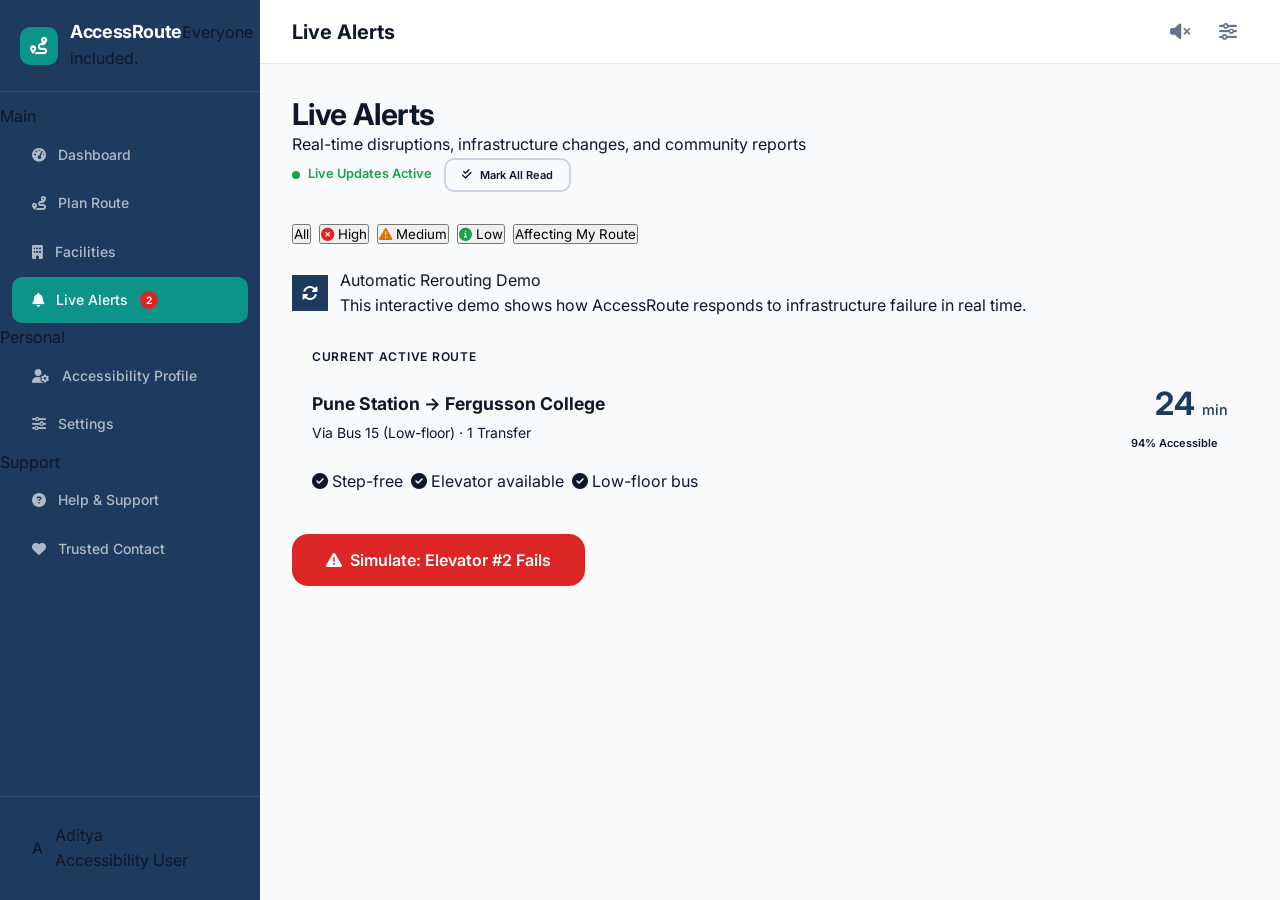
==== alerts.html @ 2b1e9a86 "first commit" ====
<!DOCTYPE html>
<html lang="en">
<head>
  <meta charset="UTF-8" />
  <meta name="viewport" content="width=device-width, initial-scale=1.0" />
  <meta name="description" content="Live disruption alerts and automatic rerouting for accessible public transport." />
  <title>Live Alerts – AccessRoute</title>
  <link rel="preconnect" href="https://fonts.googleapis.com" />
  <link rel="preconnect" href="https://fonts.gstatic.com" crossorigin />
  <link href="https://fonts.googleapis.com/css2?family=Inter:wght@400;500;600;700&display=swap" rel="stylesheet" />
  <link rel="stylesheet" href="https://cdnjs.cloudflare.com/ajax/libs/font-awesome/6.5.0/css/all.min.css" />
  <link rel="stylesheet" href="css/style.css" />
  <link rel="stylesheet" href="css/dashboard.css" />
  <link rel="stylesheet" href="css/responsive.css" />
</head>
<body>
<a href="#main-content" class="skip-link">Skip to main content</a>
<div id="toast-container" aria-live="polite" aria-atomic="false"></div>
<div id="sidebar-overlay" class="sidebar-overlay" aria-hidden="true"></div>

<div class="app-shell">
  <aside id="sidebar" class="sidebar" aria-label="Main navigation">
    <div class="sidebar-logo">
      <div class="logo-icon" aria-hidden="true"><i class="fa-solid fa-route"></i></div>
      <div class="logo-text"><span class="logo-name">AccessRoute</span><span class="logo-tagline">Everyone included.</span></div>
    </div>
    <nav class="sidebar-nav" aria-label="Site navigation">
      <div class="nav-section-label">Main</div>
      <a href="dashboard.html"  class="nav-item" data-page="dashboard.html">  <span class="nav-icon"><i class="fa-solid fa-gauge-high" aria-hidden="true"></i></span><span class="nav-label">Dashboard</span></a>
      <a href="routes.html"     class="nav-item" data-page="routes.html">     <span class="nav-icon"><i class="fa-solid fa-route" aria-hidden="true"></i></span><span class="nav-label">Plan Route</span></a>
      <a href="facilities.html" class="nav-item" data-page="facilities.html"> <span class="nav-icon"><i class="fa-solid fa-building" aria-hidden="true"></i></span><span class="nav-label">Facilities</span></a>
      <a href="alerts.html"     class="nav-item" data-page="alerts.html">     <span class="nav-icon"><i class="fa-solid fa-bell" aria-hidden="true"></i></span><span class="nav-label">Live Alerts</span><span class="nav-badge alert-count">2</span></a>
      <div class="nav-section-label">Personal</div>
      <a href="profile.html"    class="nav-item" data-page="profile.html">    <span class="nav-icon"><i class="fa-solid fa-user-gear" aria-hidden="true"></i></span><span class="nav-label">Accessibility Profile</span></a>
      <a href="settings.html"   class="nav-item" data-page="settings.html">   <span class="nav-icon"><i class="fa-solid fa-sliders" aria-hidden="true"></i></span><span class="nav-label">Settings</span></a>
      <div class="nav-section-label">Support</div>
      <a href="#" class="nav-item" onclick="AR_toast('Help centre coming soon.','info','Help');return false;"><span class="nav-icon"><i class="fa-solid fa-circle-question" aria-hidden="true"></i></span><span class="nav-label">Help &amp; Support</span></a>
      <a href="#" class="nav-item" onclick="AR_toast('Opening trusted contact…','info','Trusted Contact');return false;"><span class="nav-icon"><i class="fa-solid fa-heart" aria-hidden="true"></i></span><span class="nav-label">Trusted Contact</span></a>
    </nav>
    <div class="sidebar-bottom">
      <div class="sidebar-user" role="button" tabindex="0" onclick="window.location='profile.html'">
        <div class="user-avatar" aria-hidden="true">A</div>
        <div class="user-info"><div class="user-name">Aditya</div><div class="user-role">Accessibility User</div></div>
      </div>
    </div>
  </aside>

  <div class="main-content">
    <header class="topbar" role="banner">
      <div class="topbar-left">
        <button id="hamburger-btn" class="hamburger" aria-label="Open navigation menu" aria-expanded="false"><i class="fa-solid fa-bars" aria-hidden="true"></i></button>
        <div class="topbar-title">Live Alerts</div>
      </div>
      <div class="topbar-right">
        <button id="voice-toggle-btn" class="icon-btn" aria-label="Toggle voice guidance" aria-pressed="false"><i class="fa-solid fa-volume-xmark" aria-hidden="true"></i></button>
        <a href="settings.html" class="icon-btn" aria-label="Settings"><i class="fa-solid fa-sliders" aria-hidden="true"></i></a>
      </div>
    </header>

    <main id="main-content" class="page-body">
      <div class="page-header flex-between" style="flex-wrap:wrap;gap:1rem;">
        <div>
          <h1 class="page-heading">Live Alerts</h1>
          <p class="page-subheading">Real-time disruptions, infrastructure changes, and community reports</p>
        </div>
        <div style="display:flex;gap:0.75rem;flex-wrap:wrap;">
          <span id="alerts-live-indicator" style="display:flex;align-items:center;gap:0.5rem;font-size:0.8rem;font-weight:600;color:var(--color-success);">
            <span style="width:8px;height:8px;background:var(--color-success);border-radius:50%;animation:pulse 2s infinite;" aria-hidden="true"></span>
            Live Updates Active
          </span>
          <button class="btn btn-outline btn-sm" onclick="AR_Alerts.dismissAll()" aria-label="Dismiss all resolved alerts">
            <i class="fa-solid fa-check-double" aria-hidden="true"></i> Mark All Read
          </button>
        </div>
      </div>

      <!-- Filters -->
      <div class="filter-bar" role="group" aria-label="Filter alerts" style="margin-bottom:1.5rem;">
        <button class="filter-btn active" data-alert-filter="all"    onclick="AR_Alerts.filter('all')"   >All</button>
        <button class="filter-btn"        data-alert-filter="high"   onclick="AR_Alerts.filter('high')"  ><i class="fa-solid fa-circle-xmark" style="color:var(--color-danger);" aria-hidden="true"></i> High</button>
        <button class="filter-btn"        data-alert-filter="medium" onclick="AR_Alerts.filter('medium')"><i class="fa-solid fa-triangle-exclamation" style="color:var(--color-warning);" aria-hidden="true"></i> Medium</button>
        <button class="filter-btn"        data-alert-filter="low"    onclick="AR_Alerts.filter('low')"   ><i class="fa-solid fa-circle-info" style="color:var(--color-success);" aria-hidden="true"></i> Low</button>
        <button class="filter-btn"        data-alert-filter="route"  onclick="AR_Alerts.filter('route')" >Affecting My Route</button>
      </div>

      <!-- Alert List -->
      <div id="alerts-list" role="list" aria-label="Live alerts" aria-live="polite" style="display:flex;flex-direction:column;gap:1rem;"></div>

      <!-- ── Automatic Rerouting Demo ── -->
      <div class="reroute-demo-panel" role="region" aria-labelledby="demo-heading">
        <div style="display:flex;align-items:center;gap:0.75rem;margin-bottom:0.5rem;">
          <div style="width:36px;height:36px;background:var(--color-primary);border-radius:var(--radius-md);display:flex;align-items:center;justify-content:center;color:white;" aria-hidden="true">
            <i class="fa-solid fa-rotate"></i>
          </div>
          <div>
            <div class="demo-title" id="demo-heading">Automatic Rerouting Demo</div>
            <div class="demo-subtitle">This interactive demo shows how AccessRoute responds to infrastructure failure in real time.</div>
          </div>
        </div>

        <!-- Step 1 – Initial route -->
        <div id="demo-step-1">
          <div style="background:var(--color-bg);border-radius:var(--radius-lg);padding:1.25rem;margin-bottom:1.25rem;border:1px solid var(--color-border);">
            <div style="font-size:0.75rem;font-weight:600;color:var(--color-text-muted);text-transform:uppercase;letter-spacing:0.06em;margin-bottom:0.75rem;">Current Active Route</div>
            <div style="display:flex;justify-content:space-between;align-items:center;flex-wrap:wrap;gap:0.75rem;">
              <div>
                <div style="font-size:1.1rem;font-weight:700;color:var(--color-text);">Pune Station → Fergusson College</div>
                <div style="font-size:0.875rem;color:var(--color-text-muted);margin-top:0.25rem;">Via Bus 15 (Low-floor) · 1 Transfer</div>
              </div>
              <div style="text-align:right;">
                <div style="font-size:2rem;font-weight:700;color:var(--color-primary);" id="demo-eta-display">24 <span style="font-size:0.9rem;font-weight:500;">min</span></div>
                <span class="status-pill status-available">94% Accessible</span>
              </div>
            </div>
            <div style="display:flex;gap:0.5rem;flex-wrap:wrap;margin-top:0.75rem;">
              <span class="rr-feature yes"><i class="fa-solid fa-circle-check" aria-hidden="true"></i> Step-free</span>
              <span class="rr-feature yes" id="demo-elevator-feature"><i class="fa-solid fa-circle-check" aria-hidden="true"></i> Elevator available</span>
              <span class="rr-feature yes"><i class="fa-solid fa-circle-check" aria-hidden="true"></i> Low-floor bus</span>
            </div>
          </div>
          <button class="btn btn-danger btn-lg" onclick="AR_Alerts.triggerDemo()" aria-label="Simulate elevator failure" id="btn-trigger-demo">
            <i class="fa-solid fa-triangle-exclamation" aria-hidden="true"></i> Simulate: Elevator #2 Fails
          </button>
        </div>

        <!-- Step 2 – Disruption (hidden initially) -->
        <div id="demo-step-2" class="hidden" role="alert" aria-live="assertive">
          <div style="background:var(--color-danger-bg);border:2px solid var(--color-danger);border-radius:var(--radius-lg);padding:1.25rem;margin-bottom:1.25rem;">
            <div style="display:flex;align-items:flex-start;gap:1rem;">
              <i class="fa-solid fa-triangle-exclamation" style="font-size:1.8rem;color:var(--color-danger);flex-shrink:0;" aria-hidden="true"></i>
              <div>
                <div style="font-weight:700;font-size:1.1rem;color:var(--color-danger);margin-bottom:0.25rem;">Station Elevator #2 has become unavailable.</div>
                <div style="font-size:0.875rem;color:var(--color-text);">Your current accessible route is no longer available. Platform 3–4 elevator is out of service.</div>
              </div>
            </div>
          </div>
          <div style="text-align:center;margin-bottom:1.25rem;">
            <button class="btn btn-accent btn-xl" onclick="AR_Alerts.recalculateDemo()" id="btn-demo-recalc" aria-label="Recalculate accessible route">
              <i class="fa-solid fa-rotate" aria-hidden="true"></i> Recalculate Accessible Route
            </button>
          </div>
        </div>

        <!-- Step 3 – Comparison (hidden initially) -->
        <div id="demo-step-3" class="hidden" aria-live="polite">
          <div style="background:var(--color-success-bg);border:2px solid var(--color-success);border-radius:var(--radius-lg);padding:1.25rem;margin-bottom:1.25rem;">
            <div style="display:flex;align-items:center;gap:0.75rem;margin-bottom:1rem;">
              <i class="fa-solid fa-circle-check" style="font-size:1.5rem;color:var(--color-success);" aria-hidden="true"></i>
              <span style="font-weight:700;font-size:1.1rem;color:var(--color-success);">Alternative accessible route found.</span>
            </div>

            <div class="reroute-comparison">
              <div class="comparison-side old">
                <div class="cs-label">Previous Route</div>
                <div class="comparison-val">24 min</div>
                <div class="comparison-desc">Via Platform 3/4 Elevator<br>Accessibility: 94%</div>
                <div style="margin-top:0.75rem;display:flex;gap:0.5rem;flex-wrap:wrap;">
                  <span class="rr-feature no"><i class="fa-solid fa-circle-xmark" aria-hidden="true"></i> Elevator now down</span>
                </div>
              </div>

              <div class="arrow-icon" aria-hidden="true"><i class="fa-solid fa-arrow-right"></i></div>

              <div class="comparison-side new">
                <div class="cs-label">New Route</div>
                <div class="comparison-val">29 min</div>
                <div class="comparison-desc">Via North Exit Ramp<br>Accessibility: 92%</div>
                <div style="margin-top:0.75rem;display:flex;gap:0.5rem;flex-wrap:wrap;">
                  <span class="rr-feature yes"><i class="fa-solid fa-circle-check" aria-hidden="true"></i> Step-free via ramp</span>
                  <span class="rr-feature yes"><i class="fa-solid fa-circle-check" aria-hidden="true"></i> Low-floor bus</span>
                </div>
              </div>
            </div>
          </div>

          <div style="display:flex;gap:1rem;flex-wrap:wrap;">
            <a href="routes.html" class="btn btn-accent btn-lg" style="flex:1;">
              <i class="fa-solid fa-play" aria-hidden="true"></i> Start New Route
            </a>
            <button class="btn btn-outline btn-lg" onclick="AR_Alerts.resetDemo()" style="flex:1;">
              <i class="fa-solid fa-rotate-left" aria-hidden="true"></i> Reset Demo
            </button>
          </div>
        </div>
      </div>

    </main>
  </div>
</div>

<nav class="bottom-nav" aria-label="Mobile navigation">
  <div class="bottom-nav-items">
    <a href="dashboard.html"  class="bottom-nav-item" data-page="dashboard.html"><i class="fa-solid fa-gauge-high" aria-hidden="true"></i><span>Dashboard</span></a>
    <a href="routes.html"     class="bottom-nav-item" data-page="routes.html"><i class="fa-solid fa-route" aria-hidden="true"></i><span>Routes</span></a>
    <a href="facilities.html" class="bottom-nav-item" data-page="facilities.html"><i class="fa-solid fa-building" aria-hidden="true"></i><span>Facilities</span></a>
    <a href="alerts.html"     class="bottom-nav-item active" data-page="alerts.html" aria-current="page"><i class="fa-solid fa-bell" aria-hidden="true"></i><span>Alerts</span></a>
    <a href="profile.html"    class="bottom-nav-item" data-page="profile.html"><i class="fa-solid fa-user-gear" aria-hidden="true"></i><span>Profile</span></a>
  </div>
</nav>

<style>
@keyframes pulse {
  0%,100% { opacity:1; transform:scale(1); }
  50%      { opacity:0.5; transform:scale(1.3); }
}
</style>

<script src="js/data.js"></script>
<script src="js/app.js"></script>
<script src="js/alerts.js"></script>
</body>
</html>
---- css/style.css ----
/* ============================================================
   AccessRoute – Global Design System
   Team: IntelliVision | PS-B04
   Premium AI + IoT + GIS Accessibility Platform
   ============================================================ */

/* ── CSS Variables ────────────────────────────────────────── */
:root {
  /* Brand */
  --navy:          #1e3a5f;
  --navy-dark:     #152c47;
  --navy-light:    #2d5282;
  --navy-faint:    #e8edf5;
  --teal:          #0d9488;
  --teal-light:    #14b8a6;
  --teal-faint:    #ccfbf1;

  /* Status */
  --color-success:    #16a34a;
  --color-success-bg: #dcfce7;
  --color-warning:    #d97706;
  --color-warning-bg: #fef3c7;
  --color-danger:     #dc2626;
  --color-danger-bg:  #fee2e2;
  --color-info:       #2563eb;
  --color-info-bg:    #dbeafe;
  --color-purple:     #7c3aed;
  --color-purple-bg:  #ede9fe;

  /* Neutrals */
  --bg:            #F8FAFC;
  --surface:       #ffffff;
  --border:        #e2e8f0;
  --border-strong: #cbd5e1;
  --text:          #0f172a;
  --text-muted:    #64748b;
  --text-light:    #94a3b8;

  /* Semantic aliases */
  --color-primary:      var(--navy);
  --color-accent:       var(--teal);
  --color-accent-faint: var(--teal-faint);

  /* Typography */
  --font: 'Inter', 'Segoe UI', system-ui, -apple-system, sans-serif;
  --font-mono: 'JetBrains Mono', 'Fira Code', 'Consolas', monospace;

  --text-xs:   0.6875rem;
  --text-sm:   0.875rem;
  --text-base: 1rem;
  --text-lg:   1.125rem;
  --text-xl:   1.25rem;
  --text-2xl:  1.5rem;
  --text-3xl:  1.875rem;
  --text-4xl:  2.25rem;

  /* Spacing */
  --sp-1: .25rem; --sp-2: .5rem;  --sp-3: .75rem;
  --sp-4: 1rem;   --sp-5: 1.25rem;--sp-6: 1.5rem;
  --sp-8: 2rem;   --sp-10:2.5rem; --sp-12:3rem;
  --sp-16:4rem;

  /* Radius */
  --r-sm:   .375rem;
  --r-md:   .625rem;
  --r-lg:   1rem;
  --r-xl:   1.25rem;
  --r-2xl:  1.5rem;
  --r-full: 9999px;

  /* Shadows */
  --shadow-sm: 0 1px 3px rgba(0,0,0,.07), 0 1px 2px rgba(0,0,0,.04);
  --shadow-md: 0 4px 12px rgba(0,0,0,.08), 0 2px 4px rgba(0,0,0,.04);
  --shadow-lg: 0 10px 30px rgba(0,0,0,.10), 0 4px 8px rgba(0,0,0,.05);
  --shadow-xl: 0 20px 50px rgba(0,0,0,.12), 0 8px 16px rgba(0,0,0,.06);

  /* Layout */
  --sidebar-w:    260px;
  --topbar-h:     64px;

  /* Transitions */
  --t-fast:  150ms ease;
  --t-base:  250ms ease;
  --t-slow:  400ms ease;
}

/* ── High Contrast ───────────────────────────────────────── */
body.high-contrast {
  --navy: #003087; --teal: #007a70;
  --text: #000; --text-muted: #111;
  --bg: #f5f5f5; --surface: #fff;
  --border: #000;
}

/* ── Reduced Motion ──────────────────────────────────────── */
@media (prefers-reduced-motion:reduce),
body.reduced-motion {
  *, *::before, *::after {
    animation-duration: .01ms !important;
    animation-iteration-count: 1 !important;
    transition-duration: .01ms !important;
    scroll-behavior: auto !important;
  }
}

/* ── Font Size ───────────────────────────────────────────── */
body.font-small  { font-size: 14px; }
body.font-normal { font-size: 16px; }
body.font-large  { font-size: 19px; }

/* ── Reset ───────────────────────────────────────────────── */
*, *::before, *::after { box-sizing: border-box; margin: 0; padding: 0; }
html { scroll-behavior: smooth; -webkit-text-size-adjust: 100%; }
body {
  font-family: var(--font); font-size: var(--text-base);
  color: var(--text); background: var(--bg);
  line-height: 1.6; min-height: 100vh;
  -webkit-font-smoothing: antialiased;
}
a { color: inherit; text-decoration: none; }
img { max-width: 100%; display: block; }
button { cursor: pointer; font-family: inherit; }
input, select, textarea { font-family: inherit; }
ul, ol { list-style: none; }

/* ── Focus ───────────────────────────────────────────────── */
:focus-visible {
  outline: 3px solid var(--teal);
  outline-offset: 3px;
  border-radius: var(--r-sm);
}
*:focus:not(:focus-visible) { outline: none; }

/* ── Skip Link ───────────────────────────────────────────── */
.skip-link {
  position: absolute; top: -100%; left: var(--sp-4);
  background: var(--teal); color: #fff;
  padding: var(--sp-2) var(--sp-4); border-radius: var(--r-md);
  font-weight: 600; z-index: 9999; transition: top var(--t-fast);
}
.skip-link:focus { top: var(--sp-4); }

/* ============================================================
   LAYOUT
   ============================================================ */
.app-shell { display: flex; min-height: 100vh; }

.main-content {
  flex: 1; margin-left: var(--sidebar-w);
  min-height: 100vh; display: flex; flex-direction: column;
  transition: margin-left var(--t-base);
}

.page-body {
  flex: 1; padding: var(--sp-8);
  padding-top: calc(var(--topbar-h) + var(--sp-8));
  max-width: 1600px; width: 100%;
}

/* ============================================================
   SIDEBAR
   ============================================================ */
.sidebar {
  position: fixed; top: 0; left: 0;
  width: var(--sidebar-w); height: 100vh;
  background: var(--navy); display: flex; flex-direction: column;
  z-index: 200; overflow: hidden;
  transition: transform var(--t-base);
}

.sidebar-logo {
  display: flex; align-items: center; gap: var(--sp-3);
  padding: var(--sp-5) var(--sp-5);
  border-bottom: 1px solid rgba(255,255,255,.1); flex-shrink: 0;
}
.sidebar-logo .logo-icon {
  width: 38px; height: 38px;
  background: var(--teal); border-radius: var(--r-md);
  display: flex; align-items: center; justify-content: center;
  font-size: 1.1rem; color: #fff; flex-shrink: 0;
}
.logo-name { font-size: var(--text-lg); font-weight: 700; color: #fff; letter-spacing:-.02em; line-height:1.2; }
.logo-tag  { font-size: var(--text-xs); color: rgba(255,255,255,.45); }

/* Demo badge on logo */
.demo-badge {
  display: none; font-size: 9px; font-weight: 700;
  background: var(--color-warning); color: #fff;
  padding: 2px 6px; border-radius: var(--r-full);
  text-transform: uppercase; letter-spacing: .06em;
  margin-left: auto; flex-shrink: 0;
}
body.demo-active .demo-badge { display: inline-flex; }

.sidebar-nav {
  flex: 1; overflow-y: auto; padding: var(--sp-3) 0;
  scrollbar-width: thin; scrollbar-color: rgba(255,255,255,.15) transparent;
}
.sidebar-nav::-webkit-scrollbar { width: 4px; }
.sidebar-nav::-webkit-scrollbar-thumb { background: rgba(255,255,255,.15); border-radius: 4px; }

.nav-label-section {
  font-size: var(--text-xs); font-weight: 600;
  color: rgba(255,255,255,.35); text-transform: uppercase;
  letter-spacing: .08em; padding: var(--sp-3) var(--sp-5) var(--sp-2);
  margin-top: var(--sp-2);
}
.nav-item {
  display: flex; align-items: center; gap: var(--sp-3);
  padding: var(--sp-3) var(--sp-5); margin: 2px var(--sp-3);
  border-radius: var(--r-md); color: rgba(255,255,255,.65);
  font-size: var(--text-sm); font-weight: 500;
  transition: background var(--t-fast), color var(--t-fast);
  cursor: pointer; text-decoration: none;
}
.nav-item:hover  { background: rgba(255,255,255,.08); color: #fff; }
.nav-item.active { background: var(--teal); color: #fff; }
.nav-item .ni    { width: 20px; display: flex; align-items: center; justify-content: center; flex-shrink: 0; }
.nav-item .nl    { flex: 1; }
.nav-badge {
  background: var(--color-danger); color: #fff;
  font-size: 10px; font-weight: 700;
  padding: 1px 6px; border-radius: var(--r-full);
  min-width: 18px; text-align: center;
}

.sidebar-bottom {
  border-top: 1px solid rgba(255,255,255,.1); padding: var(--sp-3) 0; flex-shrink: 0;
}
.sidebar-user {
  display: flex; align-items: center; gap: var(--sp-3);
  padding: var(--sp-3) var(--sp-5); margin: 2px var(--sp-3);
  border-radius: var(--r-md); cursor: pointer;
  transition: background var(--t-fast);
}
.sidebar-user:hover { background: rgba(255,255,255,.08); }
.u-avatar {
  width: 34px; height: 34px; background: var(--teal);
  border-radius: var(--r-full); display: flex; align-items: center;
  justify-content: center; font-weight: 700; color: #fff;
  font-size: var(--text-sm); flex-shrink: 0;
}
.u-name { font-size: var(--text-sm); font-weight: 600; color: #fff; white-space: nowrap; overflow: hidden; text-overflow: ellipsis; }
.u-role { font-size: var(--text-xs); color: rgba(255,255,255,.45); }
.sidebar-overlay {
  display: none; position: fixed; inset: 0;
  background: rgba(0,0,0,.45); z-index: 190; backdrop-filter: blur(2px);
}
.sidebar-overlay.active { display: block; }

/* ============================================================
   TOP BAR
   ============================================================ */
.topbar {
  position: fixed; top: 0; left: var(--sidebar-w); right: 0;
  height: var(--topbar-h); background: var(--surface);
  border-bottom: 1px solid var(--border);
  display: flex; align-items: center; padding: 0 var(--sp-8);
  gap: var(--sp-4); z-index: 100;
  transition: left var(--t-base);
}
.topbar-left  { flex: 1; display: flex; align-items: center; gap: var(--sp-4); }
.topbar-right { display: flex; align-items: center; gap: var(--sp-2); }
.topbar-title { font-size: var(--text-xl); font-weight: 700; color: var(--text); }

/* Status indicator in topbar */
.system-status-mini {
  display: flex; align-items: center; gap: var(--sp-3); flex-wrap: wrap;
}
.status-chip {
  display: flex; align-items: center; gap: 5px;
  font-size: var(--text-xs); font-weight: 600;
  padding: 3px 9px; border-radius: var(--r-full);
  background: var(--color-success-bg); color: var(--color-success);
}
.status-chip.warn   { background: var(--color-warning-bg); color: var(--color-warning); }
.status-chip.danger { background: var(--color-danger-bg);  color: var(--color-danger); }
.status-chip .dot {
  width: 6px; height: 6px; border-radius: var(--r-full);
  background: currentColor; flex-shrink: 0;
  animation: pulse-dot 2s infinite;
}
@keyframes pulse-dot {
  0%,100% { opacity:1; transform:scale(1); }
  50%      { opacity:.5; transform:scale(1.4); }
}

/* Demo Mode button */
.demo-toggle-btn {
  display: flex; align-items: center; gap: var(--sp-2);
  padding: var(--sp-2) var(--sp-4); border-radius: var(--r-full);
  border: 2px solid var(--color-warning); background: transparent;
  color: var(--color-warning); font-size: var(--text-xs); font-weight: 700;
  cursor: pointer; text-transform: uppercase; letter-spacing: .06em;
  transition: background var(--t-fast), color var(--t-fast);
}
.demo-toggle-btn:hover,
body.demo-active .demo-toggle-btn {
  background: var(--color-warning); color: #fff;
}

.hamburger {
  display: none; width: 40px; height: 40px; border: none;
  background: transparent; border-radius: var(--r-md);
  align-items: center; justify-content: center;
  color: var(--text); font-size: var(--text-xl); cursor: pointer;
}
.icon-btn {
  width: 40px; height: 40px; border: none; background: transparent;
  border-radius: var(--r-md); display: flex; align-items: center;
  justify-content: center; color: var(--text-muted); font-size: var(--text-lg);
  position: relative; transition: background var(--t-fast), color var(--t-fast);
  cursor: pointer;
}
.icon-btn:hover { background: var(--bg); color: var(--navy); }
.icon-btn .bdot {
  position: absolute; top: 7px; right: 7px; width: 8px; height: 8px;
  background: var(--color-danger); border-radius: 50%; border: 2px solid #fff;
}

/* ============================================================
   CARDS
   ============================================================ */
.card {
  background: var(--surface); border-radius: var(--r-xl);
  padding: var(--sp-6); box-shadow: var(--shadow-sm);
  border: 1px solid var(--border);
  transition: box-shadow var(--t-base), transform var(--t-base);
}
.card:hover { box-shadow: var(--shadow-md); }
.card-header { display: flex; align-items: center; justify-content: space-between; margin-bottom: var(--sp-4); }
.card-title  { font-size: var(--text-base); font-weight: 600; color: var(--text); }
.card-subtitle { font-size: var(--text-sm); color: var(--text-muted); margin-top: var(--sp-1); }

/* Stat card */
.stat-card {
  background: var(--surface); border-radius: var(--r-xl);
  padding: var(--sp-5) var(--sp-6); box-shadow: var(--shadow-sm);
  border: 1px solid var(--border);
  display: flex; align-items: flex-start; gap: var(--sp-4);
  transition: box-shadow var(--t-base), transform var(--t-base);
}
.stat-card:hover { box-shadow: var(--shadow-md); transform: translateY(-2px); }
.stat-icon {
  width: 52px; height: 52px; border-radius: var(--r-lg);
  display: flex; align-items: center; justify-content: center;
  font-size: 1.4rem; flex-shrink: 0;
}
.si-navy   { background: var(--navy-faint);         color: var(--navy); }
.si-teal   { background: var(--teal-faint);          color: var(--teal); }
.si-green  { background: var(--color-success-bg);    color: var(--color-success); }
.si-amber  { background: var(--color-warning-bg);    color: var(--color-warning); }
.si-red    { background: var(--color-danger-bg);     color: var(--color-danger); }
.si-blue   { background: var(--color-info-bg);       color: var(--color-info); }
.si-purple { background: var(--color-purple-bg);     color: var(--color-purple); }

.stat-body  { flex: 1; min-width: 0; }
.stat-label { font-size: var(--text-sm); color: var(--text-muted); font-weight: 500; margin-bottom: 2px; }
.stat-value { font-size: var(--text-2xl); font-weight: 700; color: var(--text); line-height: 1.2; }
.stat-meta  { font-size: var(--text-xs); color: var(--text-light); margin-top: 3px; }
.stat-badge {
  display: inline-flex; align-items: center; gap: 4px;
  font-size: var(--text-xs); font-weight: 600;
  padding: 2px 8px; border-radius: var(--r-full); margin-top: 4px;
}
.sb-success { background: var(--color-success-bg); color: var(--color-success); }
.sb-warning { background: var(--color-warning-bg); color: var(--color-warning); }
.sb-danger  { background: var(--color-danger-bg);  color: var(--color-danger); }
.sb-info    { background: var(--color-info-bg);     color: var(--color-info); }

/* ============================================================
   BUTTONS
   ============================================================ */
.btn {
  display: inline-flex; align-items: center; justify-content: center;
  gap: var(--sp-2); padding: .625rem var(--sp-5);
  border-radius: var(--r-md); font-size: var(--text-sm); font-weight: 600;
  border: 2px solid transparent; cursor: pointer;
  transition: all var(--t-fast); white-space: nowrap; min-height: 42px;
  text-decoration: none; text-align: center; font-family: var(--font);
}
.btn:active { transform: scale(.97); }

.btn-primary { background: var(--navy); color: #fff; }
.btn-primary:hover { background: var(--navy-light); box-shadow: var(--shadow-md); }

.btn-accent  { background: var(--teal); color: #fff; }
.btn-accent:hover { background: var(--teal-light); box-shadow: var(--shadow-md); }

.btn-outline { background: transparent; border-color: var(--border-strong); color: var(--text); }
.btn-outline:hover { border-color: var(--teal); color: var(--teal); background: var(--teal-faint); }

.btn-danger  { background: var(--color-danger); color: #fff; }
.btn-danger:hover { background: #b91c1c; }

.btn-success { background: var(--color-success); color: #fff; }
.btn-success:hover { background: #15803d; }

.btn-warning { background: var(--color-warning); color: #fff; }
.btn-warning:hover { background: #b45309; }

.btn-ghost { background: transparent; border-color: transparent; color: var(--text-muted); }
.btn-ghost:hover { background: var(--bg); color: var(--text); }

.btn-sm   { padding: .375rem var(--sp-4); font-size: var(--text-xs); min-height: 34px; }
.btn-lg   { padding: .875rem var(--sp-8); font-size: var(--text-base); min-height: 52px; border-radius: var(--r-lg); }
.btn-xl   { padding: 1.1rem var(--sp-10); font-size: var(--text-lg); min-height: 58px; border-radius: var(--r-xl); }
.btn-block{ width: 100%; }

/* ============================================================
   BADGES & STATUS PILLS
   ============================================================ */
.badge {
  display: inline-flex; align-items: center; gap: 4px;
  font-size: var(--text-xs); font-weight: 600;
  padding: 3px 10px; border-radius: var(--r-full); white-space: nowrap;
}
.badge-iot       { background: var(--color-info-bg);    color: var(--color-info); }
.badge-verified  { background: var(--color-success-bg); color: var(--color-success); }
.badge-community { background: var(--color-warning-bg); color: var(--color-warning); }
.badge-unconfirmed{ background: #f1f5f9; color: var(--text-muted); }
.badge-official  { background: var(--navy-faint); color: var(--navy); }
.badge-gtfs      { background: var(--color-purple-bg); color: var(--color-purple); }

.status-dot { width: 8px; height: 8px; border-radius: 50%; display: inline-block; flex-shrink: 0; }
.sd-online    { background: var(--color-success); }
.sd-offline   { background: var(--text-light); }
.sd-warning   { background: var(--color-warning); }
.sd-danger    { background: var(--color-danger); }

.status-pill {
  display: inline-flex; align-items: center; gap: 5px;
  font-size: var(--text-xs); font-weight: 600;
  padding: 4px 10px; border-radius: var(--r-full);
}
.sp-available   { background: var(--color-success-bg); color: var(--color-success); }
.sp-limited     { background: var(--color-warning-bg); color: var(--color-warning); }
.sp-unavailable { background: var(--color-danger-bg);  color: var(--color-danger); }
.sp-obstacle    { background: var(--color-danger-bg);  color: var(--color-danger); }
.sp-maintenance { background: var(--color-info-bg);    color: var(--color-info); }
.sp-online      { background: var(--color-success-bg); color: var(--color-success); }
.sp-offline     { background: #f1f5f9; color: var(--text-muted); }
.sp-normal      { background: var(--color-success-bg); color: var(--color-success); }
.sp-warning     { background: var(--color-warning-bg); color: var(--color-warning); }

/* ============================================================
   FORMS
   ============================================================ */
.form-group { display: flex; flex-direction: column; gap: var(--sp-2); }
.form-label { font-size: var(--text-sm); font-weight: 600; color: var(--text); }

.form-input, .form-select, .form-textarea {
  width: 100%; padding: .625rem var(--sp-4);
  border: 2px solid var(--border); border-radius: var(--r-md);
  font-size: var(--text-sm); color: var(--text); background: var(--surface);
  transition: border-color var(--t-fast), box-shadow var(--t-fast); min-height: 44px;
}
.form-input:focus, .form-select:focus, .form-textarea:focus {
  outline: none; border-color: var(--teal);
  box-shadow: 0 0 0 3px rgba(13,148,136,.15);
}
.input-wrap { position: relative; }
.input-wrap .form-input { padding-left: 2.75rem; }
.input-icon { position: absolute; left: var(--sp-4); top: 50%; transform: translateY(-50%); color: var(--text-muted); pointer-events: none; font-size: var(--text-sm); }

/* Toggle */
.toggle { position: relative; width: 44px; height: 24px; flex-shrink: 0; }
.toggle input { opacity: 0; width: 0; height: 0; position: absolute; }
.toggle-slider {
  position: absolute; inset: 0; background: var(--border-strong);
  border-radius: var(--r-full); cursor: pointer;
  transition: background var(--t-base);
}
.toggle-slider::before {
  content:''; position: absolute; width: 18px; height: 18px;
  left: 3px; top: 3px; background: #fff; border-radius: 50%;
  transition: transform var(--t-base); box-shadow: 0 1px 3px rgba(0,0,0,.2);
}
.toggle input:checked ~ .toggle-slider { background: var(--teal); }
.toggle input:checked ~ .toggle-slider::before { transform: translateX(20px); }
.toggle input:focus-visible ~ .toggle-slider { outline: 3px solid var(--teal); outline-offset: 2px; }

.toggle-row {
  display: flex; align-items: center; justify-content: space-between;
  padding: var(--sp-3) 0; border-bottom: 1px solid var(--border); gap: var(--sp-4);
}
.toggle-row:last-child { border-bottom: none; }
.toggle-label { font-size: var(--text-sm); font-weight: 500; color: var(--text); }
.toggle-desc  { font-size: var(--text-xs); color: var(--text-muted); margin-top: 2px; }

/* Checkbox */
.cb-row {
  display: flex; align-items: center; gap: var(--sp-3);
  cursor: pointer; font-size: var(--text-sm); color: var(--text);
  padding: var(--sp-2) 0;
}
.cb-row input[type=checkbox] { width: 18px; height: 18px; accent-color: var(--teal); cursor: pointer; flex-shrink: 0; }

/* Radio option */
.radio-opt {
  display: flex; align-items: center; gap: var(--sp-3);
  padding: var(--sp-3) var(--sp-4); border: 2px solid var(--border);
  border-radius: var(--r-md); cursor: pointer;
  transition: border-color var(--t-fast), background var(--t-fast);
}
.radio-opt:hover   { border-color: var(--teal); background: var(--teal-faint); }
.radio-opt.checked { border-color: var(--teal); background: var(--teal-faint); }
.radio-opt input[type=radio] { accent-color: var(--teal); }

/* ============================================================
   SEGMENT CONTROL
   ============================================================ */
.seg-ctrl {
  display: inline-flex; background: var(--bg);
  border-radius: var(--r-md); padding: 3px; gap: 2px;
  border: 1px solid var(--border);
}
.seg-btn {
  padding: .35rem .85rem; border-radius: calc(var(--r-md) - 2px);
  border: none; background: transparent;
  font-size: var(--text-xs); font-weight: 500; color: var(--text-muted);
  cursor: pointer; transition: all var(--t-fast);
}
.seg-btn.active { background: var(--surface); color: var(--text); box-shadow: var(--shadow-sm); }

/* ============================================================
   PAGE HEADER
   ============================================================ */
.page-header { margin-bottom: var(--sp-8); }
.page-heading { font-size: var(--text-3xl); font-weight: 700; color: var(--text); letter-spacing: -.02em; line-height: 1.2; }
.page-sub     { font-size: var(--text-base); color: var(--text-muted); margin-top: var(--sp-2); }

/* ============================================================
   GRID HELPERS
   ============================================================ */
.g2 { display: grid; grid-template-columns: repeat(2,1fr); gap: var(--sp-6); }
.g3 { display: grid; grid-template-columns: repeat(3,1fr); gap: var(--sp-6); }
.g4 { display: grid; grid-template-columns: repeat(4,1fr); gap: var(--sp-5); }
.g6 { display: grid; grid-template-columns: repeat(6,1fr); gap: var(--sp-4); }
.flex-c  { display: flex; align-items: center; }
.flex-bc { display: flex; align-items: center; justify-content: space-between; }
.flex-wrap { flex-wrap: wrap; }
.gap-2 { gap: var(--sp-2); }
.gap-3 { gap: var(--sp-3); }
.gap-4 { gap: var(--sp-4); }

/* ============================================================
   TOAST NOTIFICATIONS
   ============================================================ */
#toast-container {
  position: fixed; bottom: var(--sp-6); right: var(--sp-6);
  z-index: 9999; display: flex; flex-direction: column;
  gap: var(--sp-3); pointer-events: none; max-width: 390px; width: 100%;
}
.toast {
  background: var(--surface); border-radius: var(--r-lg);
  box-shadow: var(--shadow-xl); padding: var(--sp-4) var(--sp-5);
  display: flex; align-items: flex-start; gap: var(--sp-3);
  pointer-events: all; border-left: 4px solid var(--teal);
  animation: toastIn var(--t-base) forwards; opacity: 0; transform: translateX(110%);
}
@keyframes toastIn  { to { opacity:1; transform:translateX(0); } }
@keyframes toastOut { to { opacity:0; transform:translateX(110%); } }
.toast.out { animation: toastOut var(--t-base) forwards; }
.toast.t-success { border-left-color: var(--color-success); }
.toast.t-warning { border-left-color: var(--color-warning); }
.toast.t-danger  { border-left-color: var(--color-danger);  }
.toast.t-info    { border-left-color: var(--color-info);    }
.toast-icon { font-size: 1.1rem; margin-top: 2px; flex-shrink: 0; }
.toast.t-success .toast-icon { color: var(--color-success); }
.toast.t-warning .toast-icon { color: var(--color-warning); }
.toast.t-danger  .toast-icon { color: var(--color-danger);  }
.toast.t-info    .toast-icon { color: var(--color-info);    }
.toast-body { flex: 1; min-width: 0; }
.toast-title   { font-size: var(--text-sm); font-weight: 600; color: var(--text); margin-bottom: 2px; }
.toast-message { font-size: var(--text-xs); color: var(--text-muted); line-height: 1.5; }
.toast-close   { background: none; border: none; color: var(--text-muted); cursor: pointer; font-size: var(--text-sm); flex-shrink: 0; transition: color var(--t-fast); }
.toast-close:hover { color: var(--text); }

/* ============================================================
   TIMELINE
   ============================================================ */
.timeline { display: flex; flex-direction: column; }
.tl-item  { display: flex; align-items: flex-start; gap: var(--sp-4); padding: var(--sp-3) 0; position: relative; }
.tl-item:not(:last-child)::before {
  content:''; position: absolute; left: 15px; top: 40px; bottom: -8px;
  width: 2px; background: var(--border);
}
.tl-dot {
  width: 32px; height: 32px; border-radius: 50%; display: flex;
  align-items: center; justify-content: center; font-size: var(--text-sm); flex-shrink: 0; z-index: 1;
}
.tl-success { background: var(--color-success-bg); color: var(--color-success); }
.tl-warning { background: var(--color-warning-bg); color: var(--color-warning); }
.tl-danger  { background: var(--color-danger-bg);  color: var(--color-danger);  }
.tl-info    { background: var(--color-info-bg);     color: var(--color-info);    }
.tl-time    { font-size: var(--text-xs); color: var(--text-muted); margin-bottom: 2px; }
.tl-msg     { font-size: var(--text-sm); color: var(--text); line-height: 1.5; }

/* ============================================================
   MAP
   ============================================================ */
.map-wrap   { border-radius: var(--r-xl); overflow: hidden; border: 1px solid var(--border); box-shadow: var(--shadow-md); position: relative; }
.leaflet-map{ height: 440px; width: 100%; }

/* ============================================================
   FILTER BAR
   ============================================================ */
.filter-bar { display: flex; align-items: center; gap: var(--sp-2); flex-wrap: wrap; }
.fb-btn {
  padding: .375rem var(--sp-4); border-radius: var(--r-full);
  border: 2px solid var(--border); background: transparent;
  font-size: var(--text-sm); font-weight: 500; color: var(--text-muted);
  cursor: pointer; transition: all var(--t-fast); white-space: nowrap;
}
.fb-btn:hover  { border-color: var(--teal); color: var(--teal); background: var(--teal-faint); }
.fb-btn.active { background: var(--navy); border-color: var(--navy); color: #fff; }

/* ============================================================
   TABLE
   ============================================================ */
.table-wrap { overflow-x: auto; border-radius: var(--r-lg); border: 1px solid var(--border); }
table { width: 100%; border-collapse: collapse; font-size: var(--text-sm); }
thead th {
  background: var(--bg); color: var(--text-muted);
  font-size: var(--text-xs); font-weight: 600; text-transform: uppercase;
  letter-spacing: .05em; padding: var(--sp-3) var(--sp-4);
  text-align: left; border-bottom: 1px solid var(--border); white-space: nowrap;
}
tbody tr { border-bottom: 1px solid var(--border); transition: background var(--t-fast); }
tbody tr:last-child { border-bottom: none; }
tbody tr:hover { background: var(--bg); }
tbody td { padding: var(--sp-3) var(--sp-4); color: var(--text); vertical-align: middle; }

/* ============================================================
   DISRUPTION / ALERT BANNERS
   ============================================================ */
.disruption-banner {
  background: var(--color-danger-bg); border: 2px solid var(--color-danger);
  border-radius: var(--r-xl); padding: var(--sp-5) var(--sp-6);
  margin-bottom: var(--sp-6); display: none;
  animation: slideDown var(--t-slow) ease-out;
}
.disruption-banner.show { display: flex; align-items: flex-start; gap: var(--sp-4); }
@keyframes slideDown { from { opacity:0; transform:translateY(-10px); } to { opacity:1; transform:translateY(0); } }

.success-banner {
  background: var(--color-success-bg); border: 2px solid var(--color-success);
  border-radius: var(--r-xl); padding: var(--sp-5) var(--sp-6);
  margin-bottom: var(--sp-6); display: none;
}
.success-banner.show { display: flex; align-items: flex-start; gap: var(--sp-4); }

/* ============================================================
   SCORE RING
   ============================================================ */
.score-ring-wrap { display: flex; align-items: center; gap: var(--sp-5); }
.score-ring { position: relative; width: 80px; height: 80px; flex-shrink: 0; }
.score-ring svg { transform: rotate(-90deg); }
.ring-bg   { fill: none; stroke: var(--border); stroke-width: 8; }
.ring-fill { fill: none; stroke: var(--teal); stroke-width: 8; stroke-linecap: round;
             stroke-dasharray: 220; stroke-dashoffset: 220; transition: stroke-dashoffset 1.2s ease; }
.ring-num  { position: absolute; inset: 0; display: flex; align-items: center; justify-content: center; font-size: var(--text-lg); font-weight: 700; color: var(--text); }

/* ============================================================
   UTILS
   ============================================================ */
.hidden  { display: none !important; }
.sr-only { position:absolute;width:1px;height:1px;padding:0;margin:-1px;overflow:hidden;clip:rect(0,0,0,0);white-space:nowrap;border:0; }
.divider { height:1px;background:var(--border);margin:var(--sp-5) 0; }
.mt-4  { margin-top: var(--sp-4); }
.mt-6  { margin-top: var(--sp-6); }
.mt-8  { margin-top: var(--sp-8); }
.mb-4  { margin-bottom: var(--sp-4); }
.mb-6  { margin-bottom: var(--sp-6); }
.text-muted  { color: var(--text-muted); }
.text-xs     { font-size: var(--text-xs); }
.text-sm     { font-size: var(--text-sm); }
.text-success{ color: var(--color-success); }
.text-warning{ color: var(--color-warning); }
.text-danger { color: var(--color-danger); }
.text-info   { color: var(--color-info); }
.text-accent { color: var(--teal); }
.fw-700 { font-weight: 700; }
.fw-600 { font-weight: 600; }

.empty-state { text-align: center; padding: var(--sp-12); color: var(--text-muted); }
.empty-state i { font-size: 3rem; margin-bottom: var(--sp-4); opacity: .35; }
.empty-state h3 { font-size: var(--text-lg); margin-bottom: var(--sp-2); }

.spinner {
  width: 20px; height: 20px; border: 2px solid var(--border);
  border-top-color: var(--teal); border-radius: 50%; animation: spin .7s linear infinite; display: inline-block;
}
@keyframes spin { to { transform: rotate(360deg); } }

/* ============================================================
   DATA FLOW VISUALIZATION
   ============================================================ */
.data-flow {
  display: flex; align-items: center; gap: 0; flex-wrap: wrap; justify-content: center;
}
.df-node {
  display: flex; flex-direction: column; align-items: center; gap: var(--sp-2);
  padding: var(--sp-4) var(--sp-5); border-radius: var(--r-xl);
  border: 2px solid var(--border); background: var(--surface); min-width: 110px; text-align: center;
  transition: border-color var(--t-base), box-shadow var(--t-base);
}
.df-node.active { border-color: var(--teal); box-shadow: 0 0 0 3px var(--teal-faint); }
.df-node i   { font-size: 1.4rem; }
.df-node .df-label { font-size: var(--text-xs); font-weight: 600; color: var(--text); }
.df-node .df-sub   { font-size: 10px; color: var(--text-muted); }
.df-arrow { font-size: 1.2rem; color: var(--teal); padding: 0 var(--sp-2); flex-shrink: 0; }

/* ============================================================
   LANDING PAGE
   ============================================================ */
.landing-body { background: #fff; }
.l-nav {
  position: fixed; top: 0; left: 0; right: 0; z-index: 500;
  background: rgba(255,255,255,.92); backdrop-filter: blur(16px);
  border-bottom: 1px solid var(--border); height: 68px;
  display: flex; align-items: center; padding: 0 var(--sp-8);
}
.l-nav-inner {
  max-width: 1200px; margin: 0 auto; width: 100%;
  display: flex; align-items: center; justify-content: space-between;
}
.l-logo { display: flex; align-items: center; gap: var(--sp-3); }
.l-logo .li { width: 38px; height: 38px; background: var(--navy); border-radius: var(--r-md); display: flex; align-items: center; justify-content: center; color: #fff; font-size: 1.1rem; }
.l-logo .ln { font-size: var(--text-xl); font-weight: 700; color: var(--navy); }
.l-nav-links { display: flex; align-items: center; gap: var(--sp-2); }
.l-nav-links a { font-size: var(--text-sm); font-weight: 500; color: var(--text-muted); padding: var(--sp-2) var(--sp-3); border-radius: var(--r-md); transition: all var(--t-fast); }
.l-nav-links a:hover { color: var(--text); background: var(--bg); }

.hero {
  min-height: 100vh; display: flex; align-items: center;
  background: linear-gradient(135deg, #f0f9ff 0%, #e0f2fe 30%, #f0fdf4 70%, var(--bg) 100%);
  padding-top: 68px; position: relative; overflow: hidden;
}
.hero::before {
  content:''; position: absolute; top: -200px; right: -200px;
  width: 600px; height: 600px;
  background: radial-gradient(circle, rgba(13,148,136,.07) 0%, transparent 70%);
  border-radius: 50%;
}
.hero-inner {
  max-width: 1200px; margin: 0 auto; padding: var(--sp-16) var(--sp-8);
  display: grid; grid-template-columns: 1fr 1fr; gap: var(--sp-16); align-items: center;
}
.hero-eyebrow {
  display: inline-flex; align-items: center; gap: var(--sp-2);
  background: var(--teal-faint); color: var(--teal);
  font-size: var(--text-xs); font-weight: 600; padding: 5px 12px;
  border-radius: var(--r-full); text-transform: uppercase; letter-spacing: .08em; margin-bottom: var(--sp-5);
}
.hero-title {
  font-size: clamp(2.2rem,5vw,3.4rem); font-weight: 700; color: var(--navy);
  line-height: 1.15; letter-spacing: -.03em; margin-bottom: var(--sp-5);
}
.hero-title .ac { color: var(--teal); }
.hero-sub { font-size: var(--text-lg); color: var(--text-muted); line-height: 1.7; max-width: 520px; margin-bottom: var(--sp-8); }
.hero-cta { display: flex; align-items: center; gap: var(--sp-4); flex-wrap: wrap; }
.hero-proof {
  margin-top: var(--sp-8); display: flex; align-items: center; gap: var(--sp-5); flex-wrap: wrap;
}
.proof-num { font-size: var(--text-2xl); font-weight: 700; color: var(--navy); }
.proof-lbl { font-size: var(--text-xs); color: var(--text-muted); }
.proof-div { width: 1px; height: 40px; background: var(--border-strong); }

.hero-card {
  background: #fff; border-radius: var(--r-2xl); padding: var(--sp-6);
  box-shadow: var(--shadow-xl); border: 1px solid var(--border);
}
.hero-map-ph { height: 220px; border-radius: var(--r-lg); overflow: hidden; margin-bottom: var(--sp-4); }
#hero-map { height: 220px; width: 100%; }

.floating-b {
  position: absolute; background: #fff; border-radius: var(--r-lg);
  padding: var(--sp-3) var(--sp-4); box-shadow: var(--shadow-lg);
  font-size: var(--text-sm); font-weight: 600; display: flex; align-items: center;
  gap: var(--sp-2); white-space: nowrap; animation: float 3s ease-in-out infinite;
}
@keyframes float { 0%,100%{transform:translateY(0)} 50%{transform:translateY(-6px)} }
.fb1 { top: -16px; right: 16px; }
.fb2 { bottom: 24px; left: -20px; }

.section-wrap { max-width: 1200px; margin: 0 auto; padding: var(--sp-16) var(--sp-8); }
.s-eye { display: inline-flex; align-items: center; gap: var(--sp-2); color: var(--teal); font-size: var(--text-xs); font-weight: 600; text-transform: uppercase; letter-spacing: .1em; margin-bottom: var(--sp-3); }
.s-head { font-size: clamp(1.75rem,3vw,2.5rem); font-weight: 700; color: var(--navy); letter-spacing: -.02em; margin-bottom: var(--sp-4); }
.s-body { font-size: var(--text-lg); color: var(--text-muted); line-height: 1.7; max-width: 580px; }

.feat-grid { display: grid; grid-template-columns: repeat(3,1fr); gap: var(--sp-6); margin-top: var(--sp-12); }
.feat-card {
  background: #fff; border-radius: var(--r-xl); padding: var(--sp-6);
  border: 1px solid var(--border); box-shadow: var(--shadow-sm);
  transition: box-shadow var(--t-base), transform var(--t-base);
}
.feat-card:hover { box-shadow: var(--shadow-lg); transform: translateY(-4px); }
.feat-icon { width: 52px; height: 52px; border-radius: var(--r-lg); display: flex; align-items: center; justify-content: center; font-size: 1.4rem; margin-bottom: var(--sp-4); }
.feat-title { font-size: var(--text-lg); font-weight: 700; color: var(--text); margin-bottom: var(--sp-2); }
.feat-body  { font-size: var(--text-sm); color: var(--text-muted); line-height: 1.6; }

.cta-section { background: linear-gradient(135deg,var(--navy) 0%,var(--navy-light) 100%); padding: var(--sp-16) var(--sp-8); text-align: center; color: #fff; }
.cta-title { font-size: clamp(2rem,4vw,3rem); font-weight: 700; margin-bottom: var(--sp-4); line-height: 1.2; }
.cta-body  { font-size: var(--text-lg); opacity: .8; margin-bottom: var(--sp-8); }
.cta-btns  { display: flex; justify-content: center; gap: var(--sp-4); flex-wrap: wrap; }
.btn-white { background: #fff; color: var(--navy); border: 2px solid #fff; }
.btn-white:hover { background: rgba(255,255,255,.9); }
.btn-outline-w { background: transparent; color: #fff; border: 2px solid rgba(255,255,255,.5); }
.btn-outline-w:hover { border-color: #fff; background: rgba(255,255,255,.1); }

.l-footer { background: var(--navy-dark); color: rgba(255,255,255,.5); padding: var(--sp-8); text-align: center; font-size: var(--text-sm); }
.l-footer a { color: rgba(255,255,255,.7); }
.l-footer a:hover { color: #fff; }

/* Tech pill row */
.tech-pills { display: flex; gap: var(--sp-2); flex-wrap: wrap; margin-top: var(--sp-6); }
.tech-pill {
  display: flex; align-items: center; gap: var(--sp-2);
  padding: 5px 12px; border-radius: var(--r-full);
  background: var(--navy-faint); color: var(--navy);
  font-size: var(--text-xs); font-weight: 600;
}

/* Prototype notice */
.proto-notice {
  background: var(--color-warning-bg); border: 1px solid var(--color-warning);
  border-radius: var(--r-md); padding: var(--sp-3) var(--sp-4);
  font-size: var(--text-xs); color: var(--color-warning);
  display: flex; align-items: center; gap: var(--sp-2);
}
---- css/dashboard.css ----
/* ============================================================
   AccessRoute – Dashboard & Page-Specific Styles
   ============================================================ */

/* ── Summary Grid ────────────────────────────────────────── */
.summary-grid { display: grid; grid-template-columns: repeat(6,1fr); gap: var(--sp-4); margin-bottom: var(--sp-8); }

/* ── Dashboard 2-col Layout ──────────────────────────────── */
.dash-layout { display: grid; grid-template-columns: 1fr 340px; gap: var(--sp-6); align-items: start; }
.dash-main   { min-width: 0; display: flex; flex-direction: column; gap: var(--sp-6); }
.dash-side   { display: flex; flex-direction: column; gap: var(--sp-5); }

/* ── System Status Card ──────────────────────────────────── */
.sys-status-grid { display: grid; grid-template-columns: repeat(3,1fr); gap: var(--sp-3); }
.sys-item {
  display: flex; align-items: center; gap: var(--sp-3);
  padding: var(--sp-3) var(--sp-4); border-radius: var(--r-md);
  background: var(--bg); border: 1px solid var(--border);
}
.sys-item .sic {
  width: 36px; height: 36px; border-radius: var(--r-md);
  display: flex; align-items: center; justify-content: center; font-size: 1rem; flex-shrink: 0;
}
.sys-label { font-size: var(--text-xs); font-weight: 600; color: var(--text-muted); }
.sys-value { font-size: var(--text-sm); font-weight: 700; color: var(--text); }

/* ── Journey Card ────────────────────────────────────────── */
.journey-hero {
  background: linear-gradient(135deg, var(--navy) 0%, var(--navy-light) 100%);
  border-radius: var(--r-xl); padding: var(--sp-6); color: #fff;
  box-shadow: var(--shadow-lg);
}
.jh-label  { font-size: var(--text-xs); font-weight: 600; opacity: .65; text-transform: uppercase; letter-spacing: .08em; }
.jh-route  { font-size: var(--text-xl); font-weight: 700; margin-top: var(--sp-1); line-height: 1.3; }
.jh-stats  { display: flex; gap: var(--sp-5); margin-top: var(--sp-4); }
.jhs-val   { font-size: var(--text-2xl); font-weight: 700; }
.jhs-lbl   { font-size: var(--text-xs); opacity: .6; }
.jh-prog   { margin-top: var(--sp-4); height: 6px; background: rgba(255,255,255,.2); border-radius: var(--r-full); overflow: hidden; }
.jh-prog-fill { height: 100%; background: var(--teal-light); border-radius: var(--r-full); transition: width 1s ease; }
.jh-feats  { display: flex; gap: var(--sp-2); flex-wrap: wrap; margin-top: var(--sp-4); }
.jh-feat   { display: flex; align-items: center; gap: 5px; font-size: var(--text-xs); opacity: .85; background: rgba(255,255,255,.12); padding: 3px 8px; border-radius: var(--r-full); }

/* ── Chart Cards ─────────────────────────────────────────── */
.charts-grid { display: grid; grid-template-columns: repeat(2,1fr); gap: var(--sp-6); }
.chart-card  { background: var(--surface); border-radius: var(--r-xl); padding: var(--sp-6); border: 1px solid var(--border); box-shadow: var(--shadow-sm); }
.chart-title { font-size: var(--text-base); font-weight: 600; color: var(--text); }
.chart-sub   { font-size: var(--text-xs); color: var(--text-muted); margin-bottom: var(--sp-5); margin-top: 2px; }

/* ── Trusted Contact ─────────────────────────────────────── */
.tc-card {
  background: linear-gradient(135deg,#0d9488,#0891b2);
  border-radius: var(--r-xl); padding: var(--sp-5); color: #fff;
}
.tc-lbl  { font-size: var(--text-xs); opacity: .7; text-transform: uppercase; letter-spacing: .08em; margin-bottom: 2px; }
.tc-name { font-size: var(--text-lg); font-weight: 700; }
.tc-rel  { font-size: var(--text-xs); opacity: .65; margin-bottom: var(--sp-4); }
.tc-actions { display: flex; flex-direction: column; gap: var(--sp-2); }
.tc-btn {
  display: flex; align-items: center; gap: var(--sp-2);
  padding: var(--sp-2) var(--sp-3); background: rgba(255,255,255,.15);
  border: 1px solid rgba(255,255,255,.3); border-radius: var(--r-md);
  color: #fff; font-size: var(--text-xs); font-weight: 600;
  cursor: pointer; transition: background var(--t-fast); font-family: var(--font);
}
.tc-btn:hover { background: rgba(255,255,255,.25); }

/* ── IoT Live Summary Row ────────────────────────────────── */
.iot-live-row {
  display: flex; align-items: center; gap: var(--sp-3);
  padding: var(--sp-4) var(--sp-5);
  background: var(--navy-faint); border-radius: var(--r-xl);
  border: 1px solid var(--border);
}
.iot-live-dot {
  width: 10px; height: 10px; border-radius: 50%;
  background: var(--color-success); flex-shrink: 0;
  animation: pulse-dot 2s infinite;
}

/* ── Data Flow ───────────────────────────────────────────── */
.data-flow-card { padding: var(--sp-6); }
.df-row { display: flex; align-items: center; gap: 0; flex-wrap: wrap; justify-content: center; }
.df-n {
  display: flex; flex-direction: column; align-items: center; gap: 4px;
  padding: var(--sp-3) var(--sp-4); border-radius: var(--r-lg);
  border: 2px solid var(--border); background: var(--surface);
  min-width: 90px; text-align: center; flex-shrink: 0;
  transition: all var(--t-base);
}
.df-n.active { border-color: var(--teal); background: var(--teal-faint); }
.df-n i { font-size: 1.2rem; }
.df-n .dn-l { font-size: 10px; font-weight: 700; color: var(--text); }
.df-n .dn-s { font-size: 9px; color: var(--text-muted); }
.df-arr { font-size: 1rem; color: var(--teal); padding: 0 6px; flex-shrink: 0; }

/* ── Route Result Card ───────────────────────────────────── */
.rr-card {
  background: var(--surface); border-radius: var(--r-xl);
  padding: var(--sp-5) var(--sp-6); border: 2px solid var(--border);
  box-shadow: var(--shadow-sm); cursor: pointer;
  transition: border-color var(--t-fast), box-shadow var(--t-base);
}
.rr-card:hover   { border-color: var(--teal); box-shadow: var(--shadow-md); }
.rr-card.selected{ border-color: var(--teal); background: var(--teal-faint); }
.rr-card.recommended { border-color: var(--navy); }

.rr-head { display: flex; align-items: flex-start; justify-content: space-between; gap: var(--sp-3); margin-bottom: var(--sp-4); }
.rr-name { font-size: var(--text-base); font-weight: 700; color: var(--text); }
.rr-tag  { font-size: 10px; font-weight: 700; padding: 3px 8px; border-radius: var(--r-full); text-transform: uppercase; letter-spacing: .05em; }
.rr-tag-best{ background: var(--teal); color: #fff; }
.rr-tag-fast{ background: var(--color-info); color: #fff; }
.rr-tag-walk{ background: var(--color-success); color: #fff; }
.rr-tag-alt { background: var(--color-warning); color: #fff; }

.rr-stats { display: grid; grid-template-columns: repeat(4,1fr); gap: var(--sp-3); padding: var(--sp-3) 0; border-top: 1px solid var(--border); border-bottom: 1px solid var(--border); margin-bottom: var(--sp-4); }
.rr-sv  { font-size: var(--text-xl); font-weight: 700; color: var(--text); display: block; }
.rr-sl  { font-size: var(--text-xs); color: var(--text-muted); }
.rr-feats { display: flex; flex-wrap: wrap; gap: var(--sp-2); margin-bottom: var(--sp-4); }
.rrf {
  display: flex; align-items: center; gap: 4px;
  font-size: var(--text-xs); padding: 3px 8px; border-radius: var(--r-full);
}
.rrf-yes  { background: var(--color-success-bg); color: var(--color-success); }
.rrf-no   { background: var(--color-danger-bg);  color: var(--color-danger);  }
.rrf-warn { background: var(--color-warning-bg); color: var(--color-warning); }

.score-bar { height: 6px; background: var(--border); border-radius: var(--r-full); overflow: hidden; flex: 1; }
.score-fill { height: 100%; border-radius: var(--r-full); transition: width .8s ease; }
.sf-high   { background: var(--color-success); }
.sf-medium { background: var(--color-warning); }
.sf-low    { background: var(--color-danger);  }

/* ── Facility Card ───────────────────────────────────────── */
.fc-card {
  background: var(--surface); border-radius: var(--r-xl);
  padding: var(--sp-5) var(--sp-6); border: 1px solid var(--border);
  box-shadow: var(--shadow-sm); display: flex; align-items: flex-start; gap: var(--sp-4);
  transition: box-shadow var(--t-base);
}
.fc-card:hover { box-shadow: var(--shadow-md); }
.fc-icon-wrap  { width: 48px; height: 48px; border-radius: var(--r-lg); display: flex; align-items: center; justify-content: center; font-size: 1.3rem; flex-shrink: 0; }
.fci-elevator { background: var(--color-info-bg);    color: var(--color-info); }
.fci-ramp     { background: var(--color-success-bg); color: var(--color-success); }
.fci-toilet   { background: var(--color-purple-bg);  color: var(--color-purple); }
.fci-bus      { background: var(--color-warning-bg); color: var(--color-warning); }
.fci-crossing { background: var(--teal-faint);        color: var(--teal); }
.fci-footpath { background: #fff7ed;                  color: #c2410c; }
.fci-pathway  { background: var(--navy-faint);        color: var(--navy); }
.fc-name  { font-size: var(--text-base); font-weight: 600; color: var(--text); margin-bottom: 3px; }
.fc-loc   { font-size: var(--text-xs); color: var(--text-muted); display: flex; align-items: center; gap: 4px; margin-bottom: var(--sp-2); }
.fc-notes { font-size: var(--text-xs); color: var(--text-muted); line-height: 1.5; }
.fc-meta  { display: flex; align-items: center; gap: var(--sp-3); margin-top: var(--sp-3); flex-wrap: wrap; }
.fc-right { text-align: right; display: flex; flex-direction: column; align-items: flex-end; gap: var(--sp-2); flex-shrink: 0; }
.fc-upd   { font-size: var(--text-xs); color: var(--text-light); }

/* ── Alert Card ──────────────────────────────────────────── */
.alert-card {
  background: var(--surface); border-radius: var(--r-xl);
  padding: var(--sp-5) var(--sp-6); border: 1px solid var(--border);
  border-left: 5px solid var(--border); box-shadow: var(--shadow-sm);
  transition: box-shadow var(--t-base);
}
.alert-card:hover { box-shadow: var(--shadow-md); }
.ac-high   { border-left-color: var(--color-danger);  }
.ac-medium { border-left-color: var(--color-warning); }
.ac-low    { border-left-color: var(--color-success); }
.alert-head { display: flex; align-items: flex-start; justify-content: space-between; gap: var(--sp-3); margin-bottom: var(--sp-3); }
.alert-title{ font-size: var(--text-base); font-weight: 700; color: var(--text); flex: 1; }
.sev-badge  { font-size: 10px; font-weight: 700; padding: 3px 8px; border-radius: var(--r-full); text-transform: uppercase; letter-spacing: .05em; white-space: nowrap; }
.sev-high   { background: var(--color-danger-bg);  color: var(--color-danger);  }
.sev-medium { background: var(--color-warning-bg); color: var(--color-warning); }
.sev-low    { background: var(--color-success-bg); color: var(--color-success); }
.alert-meta { display: flex; align-items: center; gap: var(--sp-4); margin-bottom: var(--sp-3); flex-wrap: wrap; }
.am-item    { display: flex; align-items: center; gap: 4px; font-size: var(--text-xs); color: var(--text-muted); }
.alert-msg  { font-size: var(--text-sm); color: var(--text); line-height: 1.6; margin-bottom: var(--sp-4); }
.alert-impact { display: flex; align-items: center; gap: var(--sp-2); padding: var(--sp-2) var(--sp-3); background: var(--color-danger-bg); border-radius: var(--r-md); font-size: var(--text-xs); color: var(--color-danger); font-weight: 600; margin-bottom: var(--sp-4); }
.alert-actions { display: flex; gap: var(--sp-3); flex-wrap: wrap; }

/* ── Transport Card ──────────────────────────────────────── */
.transport-card {
  background: var(--surface); border-radius: var(--r-xl);
  padding: var(--sp-5) var(--sp-6); border: 1px solid var(--border);
  box-shadow: var(--shadow-sm); display: flex; align-items: flex-start; gap: var(--sp-4);
  transition: box-shadow var(--t-base);
}
.transport-card:hover { box-shadow: var(--shadow-md); }
.t-icon { width: 48px; height: 48px; border-radius: var(--r-lg); display: flex; align-items: center; justify-content: center; font-size: 1.3rem; flex-shrink: 0; }
.ti-bus   { background: #fef9c3; color: #a16207; }
.ti-metro { background: var(--color-purple-bg); color: var(--color-purple); }
.ti-train { background: var(--navy-faint); color: var(--navy); }
.t-name  { font-size: var(--text-base); font-weight: 700; color: var(--text); }
.t-route { font-size: var(--text-sm); color: var(--text-muted); }
.t-feats { display: flex; gap: var(--sp-2); flex-wrap: wrap; margin-top: var(--sp-3); }

/* ── Profile ─────────────────────────────────────────────── */
.profile-layout { display: grid; grid-template-columns: 280px 1fr; gap: var(--sp-6); align-items: start; }
.profile-sidebar {
  background: var(--surface); border-radius: var(--r-xl); padding: var(--sp-6);
  border: 1px solid var(--border); text-align: center;
  position: sticky; top: calc(var(--topbar-h) + var(--sp-8));
}
.p-avatar { width: 80px; height: 80px; background: var(--navy); border-radius: 50%; display: flex; align-items: center; justify-content: center; font-size: 2rem; font-weight: 700; color: #fff; margin: 0 auto var(--sp-4); }
.p-name   { font-size: var(--text-xl); font-weight: 700; color: var(--text); }
.p-email  { font-size: var(--text-sm); color: var(--text-muted); margin-bottom: var(--sp-4); }
.p-stats  { display: grid; grid-template-columns: 1fr 1fr; gap: var(--sp-3); padding-top: var(--sp-4); border-top: 1px solid var(--border); }
.ps-val   { font-size: var(--text-xl); font-weight: 700; color: var(--navy); display: block; }
.ps-lbl   { font-size: var(--text-xs); color: var(--text-muted); }
.pref-section-title { font-size: var(--text-xs); font-weight: 700; color: var(--text-muted); text-transform: uppercase; letter-spacing: .08em; margin-bottom: var(--sp-4); padding-bottom: var(--sp-2); border-bottom: 1px solid var(--border); }

/* ── Settings ────────────────────────────────────────────── */
.settings-layout { display: grid; grid-template-columns: 220px 1fr; gap: var(--sp-6); align-items: start; }
.settings-nav { background: var(--surface); border-radius: var(--r-xl); border: 1px solid var(--border); overflow: hidden; position: sticky; top: calc(var(--topbar-h) + var(--sp-8)); }
.sn-item { display: flex; align-items: center; gap: var(--sp-3); padding: var(--sp-4) var(--sp-5); font-size: var(--text-sm); font-weight: 500; color: var(--text-muted); cursor: pointer; transition: all var(--t-fast); border-bottom: 1px solid var(--border); }
.sn-item:last-child { border-bottom: none; }
.sn-item:hover  { background: var(--bg); color: var(--text); }
.sn-item.active { background: var(--teal-faint); color: var(--teal); }

/* ── Analytics ───────────────────────────────────────────── */
.analytics-grid { display: grid; grid-template-columns: repeat(3,1fr); gap: var(--sp-5); margin-bottom: var(--sp-8); }
.analytics-charts { display: grid; grid-template-columns: repeat(2,1fr); gap: var(--sp-6); }

/* ── Route Planner ───────────────────────────────────────── */
.planner-layout { display: grid; grid-template-columns: 380px 1fr; gap: var(--sp-6); align-items: start; }
.planner-form { background: var(--surface); border-radius: var(--r-xl); padding: var(--sp-6); border: 1px solid var(--border); position: sticky; top: calc(var(--topbar-h) + var(--sp-8)); }
.pf-section { margin-bottom: var(--sp-5); }
.pf-title   { font-size: var(--text-xs); font-weight: 700; color: var(--text-muted); text-transform: uppercase; letter-spacing: .08em; margin-bottom: var(--sp-3); }
.loc-dot-from { width: 10px; height: 10px; border-radius: 50%; background: var(--teal); flex-shrink: 0; }
.loc-dot-to   { width: 10px; height: 10px; border-radius: 50%; background: var(--color-danger); flex-shrink: 0; }
.conn-line    { width: 2px; height: 16px; background: var(--border-strong); margin-left: 4px; }

/* Reroute Demo ─────────────────────────────────────────── */
.demo-panel {
  background: var(--surface); border: 2px solid var(--border);
  border-radius: var(--r-2xl); padding: var(--sp-8); margin-top: var(--sp-8);
}
.comparison-grid { display: grid; grid-template-columns: 1fr auto 1fr; gap: var(--sp-5); align-items: center; margin: var(--sp-6) 0; }
.comp-old { border: 1px solid var(--color-danger); }
.comp-new { border: 1px solid var(--color-success); }
.comp-side { background: var(--bg); border-radius: var(--r-lg); padding: var(--sp-5); }
.cs-lbl   { font-size: var(--text-xs); font-weight: 700; text-transform: uppercase; letter-spacing: .06em; margin-bottom: var(--sp-3); }
.cs-val   { font-size: var(--text-2xl); font-weight: 700; color: var(--text); }
.cs-desc  { font-size: var(--text-sm); color: var(--text-muted); margin-top: 2px; }
---- css/responsive.css ----
/* ============================================================
   AccessRoute – Responsive Styles
   Breakpoints: 1440 · 1024 · 768 · 480 · 375
   ============================================================ */

/* ── 1440px+ – Wide Desktop ─────────────────────────────── */
@media (min-width: 1440px) {
  .summary-grid      { grid-template-columns: repeat(4, 1fr); }
  .charts-grid       { grid-template-columns: repeat(2, 1fr); }
  .features-grid     { grid-template-columns: repeat(3, 1fr); }
  .hero-inner        { gap: 8rem; }
}

/* ── ≤1280px – Large Laptop ─────────────────────────────── */
@media (max-width: 1280px) {
  .dashboard-layout          { grid-template-columns: 1fr 300px; }
  .route-planner-layout      { grid-template-columns: 340px 1fr; }
  .profile-layout            { grid-template-columns: 240px 1fr; }
  .settings-layout           { grid-template-columns: 200px 1fr; }
  .reroute-comparison        { grid-template-columns: 1fr auto 1fr; }
}

/* ── ≤1024px – Tablet Landscape ────────────────────────── */
@media (max-width: 1024px) {
  :root { --sidebar-width: 72px; }

  /* Sidebar collapses to icon rail */
  .sidebar .logo-text,
  .sidebar .nav-label,
  .sidebar .nav-badge,
  .sidebar .nav-section-label,
  .sidebar .user-info,
  .sidebar-logo .logo-tagline { display: none; }

  .sidebar-logo { justify-content: center; padding: var(--sp-5) var(--sp-4); }
  .sidebar-logo .logo-icon { margin: 0; }

  .nav-item { justify-content: center; padding: var(--sp-3); margin: 2px var(--sp-2); }
  .sidebar-user { justify-content: center; padding: var(--sp-3); margin: 0 var(--sp-2); }

  .main-content { margin-left: var(--sidebar-width); }
  .topbar        { left: var(--sidebar-width); }

  /* Grids */
  .summary-grid              { grid-template-columns: repeat(2, 1fr); gap: var(--sp-4); }
  .dashboard-layout          { grid-template-columns: 1fr; }
  .dashboard-side            { display: grid; grid-template-columns: repeat(2, 1fr); gap: var(--sp-5); }
  .charts-grid               { grid-template-columns: 1fr; }
  .route-planner-layout      { grid-template-columns: 1fr; }
  .planner-form-card         { position: static; }
  .profile-layout            { grid-template-columns: 1fr; }
  .profile-sidebar-card      { position: static; display: flex; align-items: center; gap: var(--sp-6); text-align: left; }
  .profile-avatar            { margin: 0; flex-shrink: 0; }
  .settings-layout           { grid-template-columns: 1fr; }
  .settings-nav              { display: flex; overflow-x: auto; border-radius: var(--radius-xl); }
  .settings-nav-item         { border-bottom: none; border-right: 1px solid var(--color-border); white-space: nowrap; }
  .settings-nav-item:last-child { border-right: none; }

  /* Features Grid */
  .features-grid { grid-template-columns: repeat(2, 1fr); }
  .steps-grid    { grid-template-columns: repeat(2, 1fr); }
  .steps-grid::before { display: none; }

  /* Hero */
  .hero-inner {
    grid-template-columns: 1fr;
    gap: var(--sp-10);
    text-align: center;
  }
  .hero-subtitle { max-width: 100%; }
  .hero-actions  { justify-content: center; }
  .hero-social-proof { justify-content: center; }
  .hero-visual   { max-width: 480px; margin: 0 auto; }
  .section-body  { max-width: 100%; }

  /* Page body padding */
  .page-body { padding: var(--sp-6); padding-top: calc(var(--topbar-height) + var(--sp-6)); }

  /* Rerouting comparison */
  .reroute-comparison { grid-template-columns: 1fr; }
  .arrow-icon { transform: rotate(90deg); }
  .comparison-side.new.hidden-panel { display: none; }
}

/* ── ≤768px – Tablet Portrait ───────────────────────────── */
@media (max-width: 768px) {
  :root { --sidebar-width: 280px; }

  /* Sidebar becomes off-canvas drawer */
  .sidebar {
    transform: translateX(-100%);
    width: var(--sidebar-width);
    z-index: 300;
    box-shadow: var(--shadow-xl);
  }
  .sidebar.open { transform: translateX(0); }

  /* Show all sidebar labels again (full drawer) */
  .sidebar .logo-text,
  .sidebar .nav-label,
  .sidebar .nav-badge,
  .sidebar .nav-section-label,
  .sidebar .user-info,
  .sidebar-logo .logo-tagline { display: flex; }
  .sidebar .nav-section-label { display: block; }

  .sidebar-logo { justify-content: flex-start; padding: var(--sp-6) var(--sp-5); }
  .nav-item  { justify-content: flex-start; padding: var(--sp-3) var(--sp-5); margin: 2px var(--sp-3); }
  .sidebar-user { justify-content: flex-start; padding: var(--sp-3) var(--sp-5); margin: var(--sp-2) var(--sp-3); }

  .main-content { margin-left: 0; }
  .topbar        { left: 0; padding: 0 var(--sp-5); }
  .hamburger     { display: flex; }

  /* Grids */
  .summary-grid         { grid-template-columns: repeat(2, 1fr); gap: var(--sp-4); }
  .dashboard-side       { grid-template-columns: 1fr; }
  .pref-grid            { grid-template-columns: 1fr; }
  .rr-stats             { grid-template-columns: repeat(2, 1fr); }
  .features-grid        { grid-template-columns: 1fr; }

  /* Page */
  .page-body { padding: var(--sp-5); padding-top: calc(var(--topbar-height) + var(--sp-5)); }
  .page-heading { font-size: var(--text-2xl); }

  /* Cards stack */
  .grid-2, .grid-3, .grid-4 { grid-template-columns: 1fr; }

  /* Map */
  #main-map, #route-map { height: 300px; }

  /* Table becomes scrollable */
  .table-wrapper { overflow-x: auto; }
  table { min-width: 560px; }

  /* Section spacing */
  .section-container { padding: var(--sp-12) var(--sp-5); }
  .hero-inner        { padding: var(--sp-12) var(--sp-5); }
  .cta-section       { padding: var(--sp-12) var(--sp-5); }

  /* Landing nav */
  .landing-nav-links { display: none; }
  .landing-nav { padding: 0 var(--sp-5); }

  /* Bottom nav for app pages */
  .bottom-nav { display: flex; }

  /* Topbar title */
  .topbar-title { font-size: var(--text-base); }
}

/* ── ≤480px – Mobile ────────────────────────────────────── */
@media (max-width: 480px) {
  .summary-grid { grid-template-columns: 1fr; gap: var(--sp-3); }
  .stat-card    { padding: var(--sp-4); }
  .card         { padding: var(--sp-4); border-radius: var(--radius-lg); }

  .hero-title   { font-size: 2rem; }
  .hero-actions { flex-direction: column; align-items: stretch; }
  .hero-actions .btn { text-align: center; }

  .hero-social-proof { flex-direction: column; gap: var(--sp-3); text-align: center; }
  .proof-divider     { display: none; }

  #main-map, #route-map { height: 260px; }

  .journey-card .journey-steps { gap: var(--sp-4); }

  .rr-stats { grid-template-columns: 1fr 1fr; }

  .alert-actions { flex-direction: column; }
  .alert-actions .btn { width: 100%; }

  .trusted-card .tc-actions { gap: var(--sp-2); }

  .floating-badge { display: none; }

  .steps-grid { grid-template-columns: 1fr; }

  .score-ring-wrapper { flex-direction: column; text-align: center; }

  .topbar-right .icon-btn { display: none; }
  .topbar-right .icon-btn:first-child { display: flex; }

  .btn-xl { padding: 0.875rem var(--sp-6); font-size: var(--text-base); }
  .btn-lg { padding: 0.625rem var(--sp-5); font-size: var(--text-sm); }

  /* Settings tabs stack */
  .settings-nav { flex-direction: column; }
  .settings-nav-item { border-right: none; border-bottom: 1px solid var(--color-border); }

  /* Profile layout */
  .profile-sidebar-card { flex-direction: column; text-align: center; }
  .profile-avatar       { margin: 0 auto; }
  .profile-stats        { width: 100%; }

  /* Facility cards */
  .facility-card { flex-direction: column; }
  .facility-status-side { align-items: flex-start; flex-direction: row; gap: var(--sp-3); margin-top: var(--sp-2); }

  /* Route result stats */
  .rr-header { flex-direction: column; gap: var(--sp-2); }

  /* Toast container */
  #toast-container { right: var(--sp-4); left: var(--sp-4); max-width: 100%; }

  /* Reroute comparison */
  .reroute-comparison { gap: var(--sp-3); }
  .comparison-side { padding: var(--sp-4); }
  .comparison-val  { font-size: var(--text-xl); }

  /* Page spacing */
  .page-body { padding: var(--sp-4); padding-top: calc(var(--topbar-height) + var(--sp-4)); }
  .page-header { margin-bottom: var(--sp-5); }
}

/* ── ≤375px – Smallest Mobile ───────────────────────────── */
@media (max-width: 375px) {
  .hero-title        { font-size: 1.75rem; }
  .section-heading   { font-size: 1.6rem; }
  .journey-card .journey-route { font-size: var(--text-lg); }
  .journey-card .journey-steps { flex-wrap: wrap; gap: var(--sp-3); }
  .rr-stats { grid-template-columns: 1fr 1fr; gap: var(--sp-2); }
  .filter-bar { gap: var(--sp-1); }
  .filter-btn { font-size: var(--text-xs); padding: 0.3rem var(--sp-3); }

  .topbar { padding: 0 var(--sp-3); }
  .page-body { padding: var(--sp-3); padding-top: calc(var(--topbar-height) + var(--sp-3)); }
}

/* ── Bottom Navigation (Mobile App Pages) ───────────────── */
.bottom-nav {
  display: none;
  position: fixed;
  bottom: 0; left: 0; right: 0;
  background: var(--color-surface);
  border-top: 1px solid var(--color-border);
  z-index: 200;
  padding: var(--sp-2) 0;
  padding-bottom: calc(var(--sp-2) + env(safe-area-inset-bottom, 0px));
}

.bottom-nav-items {
  display: flex;
  align-items: center;
  justify-content: space-around;
}

.bottom-nav-item {
  display: flex;
  flex-direction: column;
  align-items: center;
  gap: 3px;
  padding: var(--sp-2) var(--sp-3);
  border-radius: var(--radius-md);
  cursor: pointer;
  text-decoration: none;
  color: var(--color-text-muted);
  transition: color var(--transition-fast);
  flex: 1;
  min-height: 52px;
  justify-content: center;
}
.bottom-nav-item i { font-size: 1.1rem; }
.bottom-nav-item span { font-size: 10px; font-weight: var(--font-medium); }
.bottom-nav-item.active { color: var(--color-accent); }

@media (max-width: 768px) {
  .bottom-nav { display: flex; }
  /* Offset page body for bottom nav */
  .page-body { padding-bottom: calc(68px + env(safe-area-inset-bottom, 0px) + var(--sp-4)); }
}

/* ── Print Styles ───────────────────────────────────────── */
@media print {
  .sidebar, .topbar, .bottom-nav, #toast-container, .btn, .hamburger { display: none !important; }
  .main-content { margin-left: 0 !important; }
  .topbar { display: none !important; }
  .page-body { padding: 0 !important; }
  .card, .stat-card { box-shadow: none !important; border: 1px solid #ccc !important; }
}
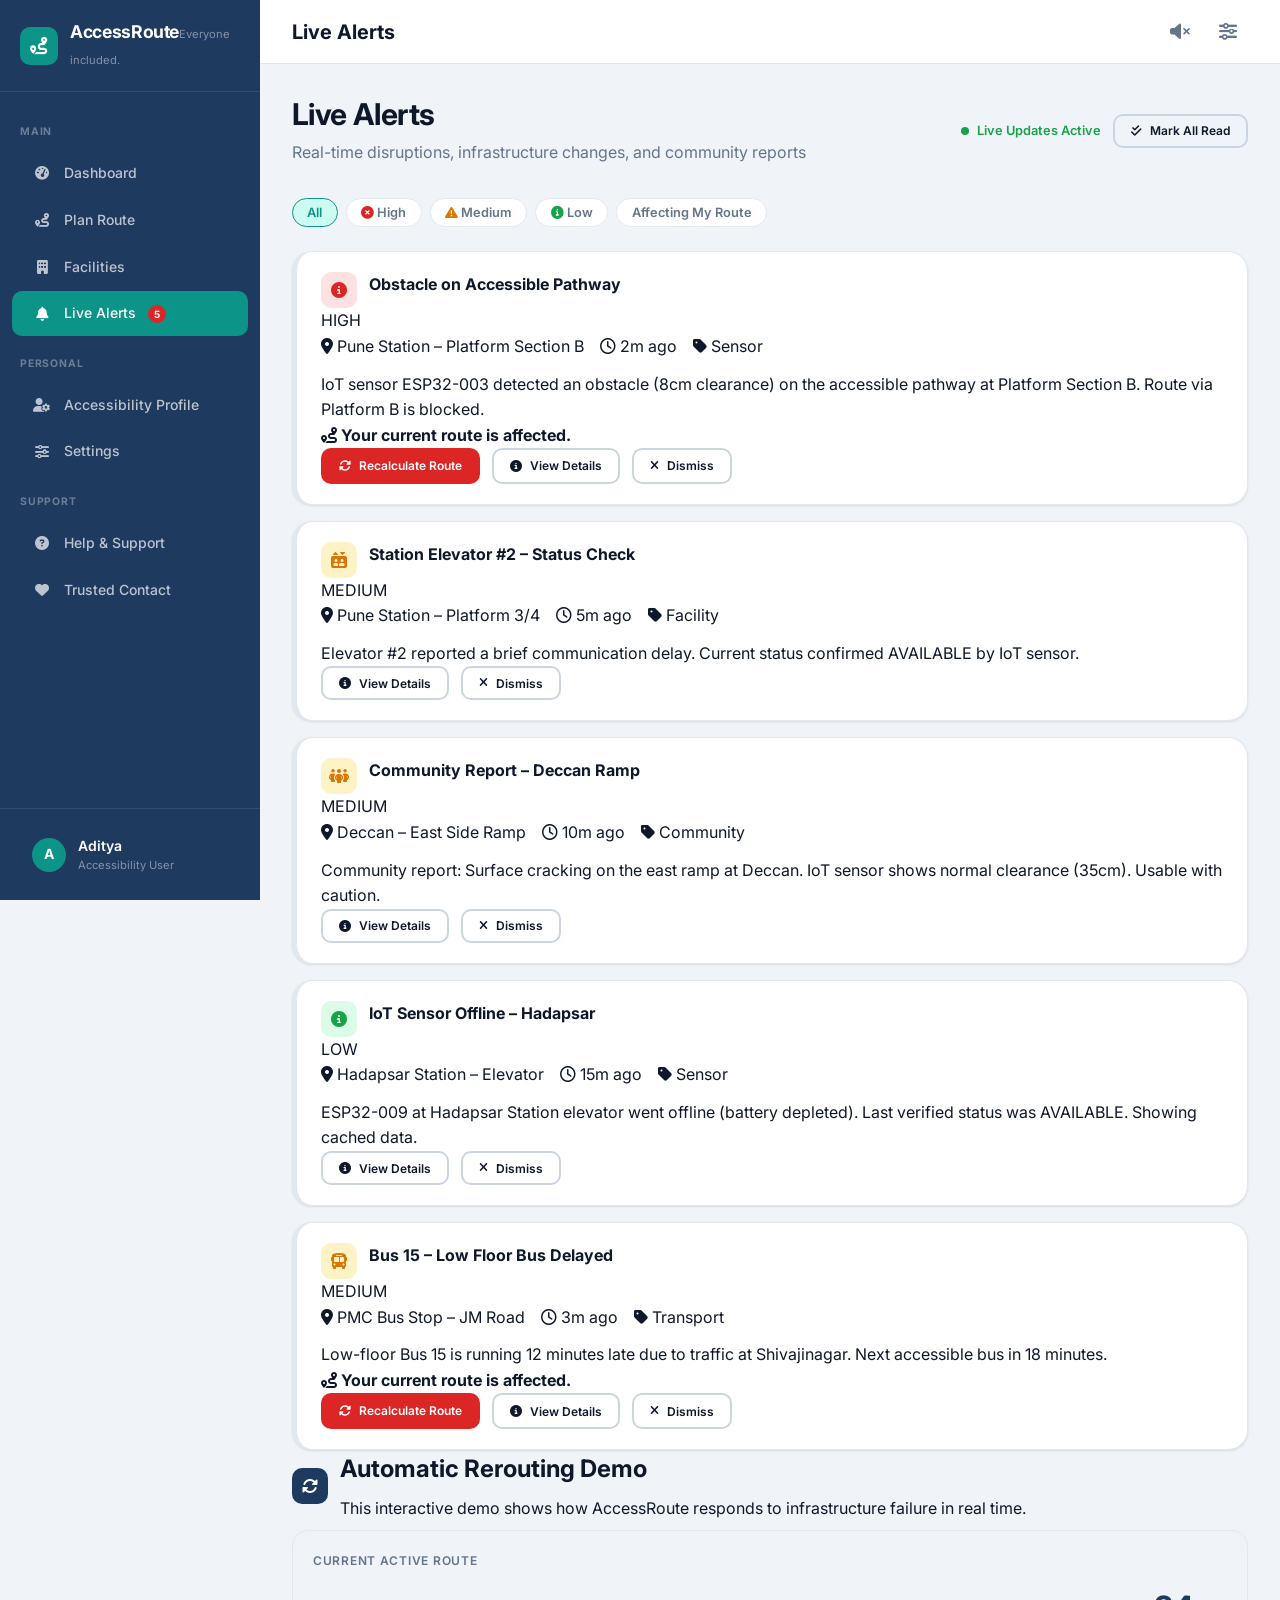
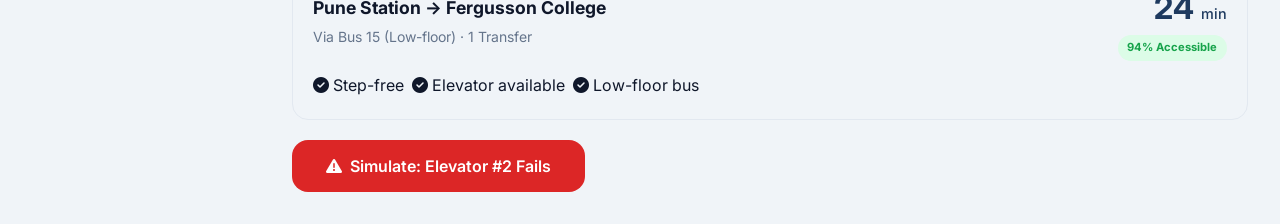
==== commit 7614f114: "add profile, settings, IoT pages" ====
--- a/alerts.html
+++ b/alerts.html
@@ -9,7 +9,7 @@
   <link rel="preconnect" href="https://fonts.gstatic.com" crossorigin />
   <link href="https://fonts.googleapis.com/css2?family=Inter:wght@400;500;600;700&display=swap" rel="stylesheet" />
   <link rel="stylesheet" href="https://cdnjs.cloudflare.com/ajax/libs/font-awesome/6.5.0/css/all.min.css" />
-  <link rel="stylesheet" href="css/style.css" />
+  <link rel="stylesheet" href="css/style.css?v=repair-2" />
   <link rel="stylesheet" href="css/dashboard.css" />
   <link rel="stylesheet" href="css/responsive.css" />
 </head>
@@ -206,7 +206,7 @@
 </style>
 
 <script src="js/data.js"></script>
-<script src="js/app.js"></script>
-<script src="js/alerts.js"></script>
+<script src="js/app.js?v=repair-1"></script>
+<script src="js/alerts.js?v=repair-1"></script>
 </body>
 </html>
--- a/css/style.css
+++ b/css/style.css
@@ -1,832 +1,382 @@
 /* ============================================================
-   AccessRoute – Global Design System
+   AccessRoute — Global Design System
    Team: IntelliVision | PS-B04
-   Premium AI + IoT + GIS Accessibility Platform
    ============================================================ */
-
-/* ── CSS Variables ────────────────────────────────────────── */
 :root {
-  /* Brand */
-  --navy:          #1e3a5f;
-  --navy-dark:     #152c47;
-  --navy-light:    #2d5282;
-  --navy-faint:    #e8edf5;
-  --teal:          #0d9488;
-  --teal-light:    #14b8a6;
-  --teal-faint:    #ccfbf1;
-
-  /* Status */
-  --color-success:    #16a34a;
-  --color-success-bg: #dcfce7;
-  --color-warning:    #d97706;
-  --color-warning-bg: #fef3c7;
-  --color-danger:     #dc2626;
-  --color-danger-bg:  #fee2e2;
-  --color-info:       #2563eb;
-  --color-info-bg:    #dbeafe;
-  --color-purple:     #7c3aed;
-  --color-purple-bg:  #ede9fe;
-
-  /* Neutrals */
-  --bg:            #F8FAFC;
-  --surface:       #ffffff;
-  --border:        #e2e8f0;
-  --border-strong: #cbd5e1;
-  --text:          #0f172a;
-  --text-muted:    #64748b;
-  --text-light:    #94a3b8;
-
-  /* Semantic aliases */
-  --color-primary:      var(--navy);
-  --color-accent:       var(--teal);
-  --color-accent-faint: var(--teal-faint);
-
-  /* Typography */
-  --font: 'Inter', 'Segoe UI', system-ui, -apple-system, sans-serif;
-  --font-mono: 'JetBrains Mono', 'Fira Code', 'Consolas', monospace;
-
-  --text-xs:   0.6875rem;
-  --text-sm:   0.875rem;
-  --text-base: 1rem;
-  --text-lg:   1.125rem;
-  --text-xl:   1.25rem;
-  --text-2xl:  1.5rem;
-  --text-3xl:  1.875rem;
-  --text-4xl:  2.25rem;
-
-  /* Spacing */
-  --sp-1: .25rem; --sp-2: .5rem;  --sp-3: .75rem;
-  --sp-4: 1rem;   --sp-5: 1.25rem;--sp-6: 1.5rem;
-  --sp-8: 2rem;   --sp-10:2.5rem; --sp-12:3rem;
-  --sp-16:4rem;
-
-  /* Radius */
-  --r-sm:   .375rem;
-  --r-md:   .625rem;
-  --r-lg:   1rem;
-  --r-xl:   1.25rem;
-  --r-2xl:  1.5rem;
-  --r-full: 9999px;
-
-  /* Shadows */
-  --shadow-sm: 0 1px 3px rgba(0,0,0,.07), 0 1px 2px rgba(0,0,0,.04);
-  --shadow-md: 0 4px 12px rgba(0,0,0,.08), 0 2px 4px rgba(0,0,0,.04);
-  --shadow-lg: 0 10px 30px rgba(0,0,0,.10), 0 4px 8px rgba(0,0,0,.05);
-  --shadow-xl: 0 20px 50px rgba(0,0,0,.12), 0 8px 16px rgba(0,0,0,.06);
-
-  /* Layout */
-  --sidebar-w:    260px;
-  --topbar-h:     64px;
-
-  /* Transitions */
-  --t-fast:  150ms ease;
-  --t-base:  250ms ease;
-  --t-slow:  400ms ease;
+  --navy:        #1e3a5f;
+  --navy-dk:     #152c47;
+  --navy-lt:     #2d5282;
+  --navy-faint:  #e8edf5;
+  --teal:        #0d9488;
+  --teal-lt:     #14b8a6;
+  --teal-faint:  #ccfbf1;
+  --success:     #16a34a;
+  --success-bg:  #dcfce7;
+  --warning:     #d97706;
+  --warning-bg:  #fef3c7;
+  --danger:      #dc2626;
+  --danger-bg:   #fee2e2;
+  --info:        #2563eb;
+  --info-bg:     #dbeafe;
+  --purple:      #7c3aed;
+  --purple-bg:   #ede9fe;
+  --bg:          #f0f4f8;
+  --surface:     #ffffff;
+  --border:      #e2e8f0;
+  --border-md:   #cbd5e1;
+  --text:        #0f172a;
+  --text-m:      #64748b;
+  --text-l:      #94a3b8;
+  --font:        'Inter','Segoe UI',system-ui,-apple-system,sans-serif;
+  --sidebar-w:   260px;
+  --topbar-h:    64px;
+  --r-sm:.375rem; --r-md:.625rem; --r-lg:1rem;
+  --r-xl:1.25rem; --r-2xl:1.5rem; --r-full:9999px;
+  --sh-sm:0 1px 3px rgba(0,0,0,.07),0 1px 2px rgba(0,0,0,.04);
+  --sh-md:0 4px 12px rgba(0,0,0,.08),0 2px 4px rgba(0,0,0,.04);
+  --sh-lg:0 10px 30px rgba(0,0,0,.10),0 4px 8px rgba(0,0,0,.05);
+  --sh-xl:0 20px 50px rgba(0,0,0,.12),0 8px 16px rgba(0,0,0,.06);
+  --t-fast:150ms ease; --t-base:250ms ease; --t-slow:400ms ease;
+  /* Compatibility aliases used by the facilities and alerts pages. */
+  --color-primary:var(--navy); --color-success:var(--success); --color-success-bg:var(--success-bg);
+  --color-warning:var(--warning); --color-warning-bg:var(--warning-bg);
+  --color-danger:var(--danger); --color-danger-bg:var(--danger-bg);
+  --color-bg:var(--bg); --color-border:var(--border); --color-text:var(--text); --color-text-muted:var(--text-m);
+  --radius-md:var(--r-md); --radius-lg:var(--r-lg);
 }
 
-/* ── High Contrast ───────────────────────────────────────── */
+/* High Contrast */
 body.high-contrast {
-  --navy: #003087; --teal: #007a70;
-  --text: #000; --text-muted: #111;
-  --bg: #f5f5f5; --surface: #fff;
-  --border: #000;
+  --navy:#003087; --teal:#007a70;
+  --text:#000; --text-m:#111;
+  --bg:#f5f5f5; --border:#000;
 }
-
-/* ── Reduced Motion ──────────────────────────────────────── */
-@media (prefers-reduced-motion:reduce),
-body.reduced-motion {
-  *, *::before, *::after {
-    animation-duration: .01ms !important;
-    animation-iteration-count: 1 !important;
-    transition-duration: .01ms !important;
-    scroll-behavior: auto !important;
-  }
+/* Reduced Motion */
+body.reduced-motion *, body.reduced-motion *::before, body.reduced-motion *::after {
+  animation-duration:.01ms!important; transition-duration:.01ms!important;
 }
-
-/* ── Font Size ───────────────────────────────────────────── */
-body.font-small  { font-size: 14px; }
-body.font-normal { font-size: 16px; }
-body.font-large  { font-size: 19px; }
-
-/* ── Reset ───────────────────────────────────────────────── */
-*, *::before, *::after { box-sizing: border-box; margin: 0; padding: 0; }
-html { scroll-behavior: smooth; -webkit-text-size-adjust: 100%; }
-body {
-  font-family: var(--font); font-size: var(--text-base);
-  color: var(--text); background: var(--bg);
-  line-height: 1.6; min-height: 100vh;
-  -webkit-font-smoothing: antialiased;
-}
-a { color: inherit; text-decoration: none; }
-img { max-width: 100%; display: block; }
-button { cursor: pointer; font-family: inherit; }
-input, select, textarea { font-family: inherit; }
-ul, ol { list-style: none; }
-
-/* ── Focus ───────────────────────────────────────────────── */
-:focus-visible {
-  outline: 3px solid var(--teal);
-  outline-offset: 3px;
-  border-radius: var(--r-sm);
-}
-*:focus:not(:focus-visible) { outline: none; }
-
-/* ── Skip Link ───────────────────────────────────────────── */
-.skip-link {
-  position: absolute; top: -100%; left: var(--sp-4);
-  background: var(--teal); color: #fff;
-  padding: var(--sp-2) var(--sp-4); border-radius: var(--r-md);
-  font-weight: 600; z-index: 9999; transition: top var(--t-fast);
-}
-.skip-link:focus { top: var(--sp-4); }
-
-/* ============================================================
-   LAYOUT
-   ============================================================ */
-.app-shell { display: flex; min-height: 100vh; }
-
-.main-content {
-  flex: 1; margin-left: var(--sidebar-w);
-  min-height: 100vh; display: flex; flex-direction: column;
-  transition: margin-left var(--t-base);
-}
-
-.page-body {
-  flex: 1; padding: var(--sp-8);
-  padding-top: calc(var(--topbar-h) + var(--sp-8));
-  max-width: 1600px; width: 100%;
-}
-
-/* ============================================================
-   SIDEBAR
-   ============================================================ */
-.sidebar {
-  position: fixed; top: 0; left: 0;
-  width: var(--sidebar-w); height: 100vh;
-  background: var(--navy); display: flex; flex-direction: column;
-  z-index: 200; overflow: hidden;
-  transition: transform var(--t-base);
-}
-
-.sidebar-logo {
-  display: flex; align-items: center; gap: var(--sp-3);
-  padding: var(--sp-5) var(--sp-5);
-  border-bottom: 1px solid rgba(255,255,255,.1); flex-shrink: 0;
-}
-.sidebar-logo .logo-icon {
-  width: 38px; height: 38px;
-  background: var(--teal); border-radius: var(--r-md);
-  display: flex; align-items: center; justify-content: center;
-  font-size: 1.1rem; color: #fff; flex-shrink: 0;
-}
-.logo-name { font-size: var(--text-lg); font-weight: 700; color: #fff; letter-spacing:-.02em; line-height:1.2; }
-.logo-tag  { font-size: var(--text-xs); color: rgba(255,255,255,.45); }
-
-/* Demo badge on logo */
-.demo-badge {
-  display: none; font-size: 9px; font-weight: 700;
-  background: var(--color-warning); color: #fff;
-  padding: 2px 6px; border-radius: var(--r-full);
-  text-transform: uppercase; letter-spacing: .06em;
-  margin-left: auto; flex-shrink: 0;
-}
-body.demo-active .demo-badge { display: inline-flex; }
-
-.sidebar-nav {
-  flex: 1; overflow-y: auto; padding: var(--sp-3) 0;
-  scrollbar-width: thin; scrollbar-color: rgba(255,255,255,.15) transparent;
-}
-.sidebar-nav::-webkit-scrollbar { width: 4px; }
-.sidebar-nav::-webkit-scrollbar-thumb { background: rgba(255,255,255,.15); border-radius: 4px; }
-
-.nav-label-section {
-  font-size: var(--text-xs); font-weight: 600;
-  color: rgba(255,255,255,.35); text-transform: uppercase;
-  letter-spacing: .08em; padding: var(--sp-3) var(--sp-5) var(--sp-2);
-  margin-top: var(--sp-2);
-}
-.nav-item {
-  display: flex; align-items: center; gap: var(--sp-3);
-  padding: var(--sp-3) var(--sp-5); margin: 2px var(--sp-3);
-  border-radius: var(--r-md); color: rgba(255,255,255,.65);
-  font-size: var(--text-sm); font-weight: 500;
-  transition: background var(--t-fast), color var(--t-fast);
-  cursor: pointer; text-decoration: none;
-}
-.nav-item:hover  { background: rgba(255,255,255,.08); color: #fff; }
-.nav-item.active { background: var(--teal); color: #fff; }
-.nav-item .ni    { width: 20px; display: flex; align-items: center; justify-content: center; flex-shrink: 0; }
-.nav-item .nl    { flex: 1; }
-.nav-badge {
-  background: var(--color-danger); color: #fff;
-  font-size: 10px; font-weight: 700;
-  padding: 1px 6px; border-radius: var(--r-full);
-  min-width: 18px; text-align: center;
-}
-
-.sidebar-bottom {
-  border-top: 1px solid rgba(255,255,255,.1); padding: var(--sp-3) 0; flex-shrink: 0;
-}
-.sidebar-user {
-  display: flex; align-items: center; gap: var(--sp-3);
-  padding: var(--sp-3) var(--sp-5); margin: 2px var(--sp-3);
-  border-radius: var(--r-md); cursor: pointer;
-  transition: background var(--t-fast);
-}
-.sidebar-user:hover { background: rgba(255,255,255,.08); }
-.u-avatar {
-  width: 34px; height: 34px; background: var(--teal);
-  border-radius: var(--r-full); display: flex; align-items: center;
-  justify-content: center; font-weight: 700; color: #fff;
-  font-size: var(--text-sm); flex-shrink: 0;
-}
-.u-name { font-size: var(--text-sm); font-weight: 600; color: #fff; white-space: nowrap; overflow: hidden; text-overflow: ellipsis; }
-.u-role { font-size: var(--text-xs); color: rgba(255,255,255,.45); }
-.sidebar-overlay {
-  display: none; position: fixed; inset: 0;
-  background: rgba(0,0,0,.45); z-index: 190; backdrop-filter: blur(2px);
-}
-.sidebar-overlay.active { display: block; }
-
-/* ============================================================
-   TOP BAR
-   ============================================================ */
-.topbar {
-  position: fixed; top: 0; left: var(--sidebar-w); right: 0;
-  height: var(--topbar-h); background: var(--surface);
-  border-bottom: 1px solid var(--border);
-  display: flex; align-items: center; padding: 0 var(--sp-8);
-  gap: var(--sp-4); z-index: 100;
-  transition: left var(--t-base);
-}
-.topbar-left  { flex: 1; display: flex; align-items: center; gap: var(--sp-4); }
-.topbar-right { display: flex; align-items: center; gap: var(--sp-2); }
-.topbar-title { font-size: var(--text-xl); font-weight: 700; color: var(--text); }
-
-/* Status indicator in topbar */
-.system-status-mini {
-  display: flex; align-items: center; gap: var(--sp-3); flex-wrap: wrap;
-}
-.status-chip {
-  display: flex; align-items: center; gap: 5px;
-  font-size: var(--text-xs); font-weight: 600;
-  padding: 3px 9px; border-radius: var(--r-full);
-  background: var(--color-success-bg); color: var(--color-success);
-}
-.status-chip.warn   { background: var(--color-warning-bg); color: var(--color-warning); }
-.status-chip.danger { background: var(--color-danger-bg);  color: var(--color-danger); }
-.status-chip .dot {
-  width: 6px; height: 6px; border-radius: var(--r-full);
-  background: currentColor; flex-shrink: 0;
-  animation: pulse-dot 2s infinite;
-}
-@keyframes pulse-dot {
-  0%,100% { opacity:1; transform:scale(1); }
-  50%      { opacity:.5; transform:scale(1.4); }
-}
-
-/* Demo Mode button */
-.demo-toggle-btn {
-  display: flex; align-items: center; gap: var(--sp-2);
-  padding: var(--sp-2) var(--sp-4); border-radius: var(--r-full);
-  border: 2px solid var(--color-warning); background: transparent;
-  color: var(--color-warning); font-size: var(--text-xs); font-weight: 700;
-  cursor: pointer; text-transform: uppercase; letter-spacing: .06em;
-  transition: background var(--t-fast), color var(--t-fast);
-}
-.demo-toggle-btn:hover,
-body.demo-active .demo-toggle-btn {
-  background: var(--color-warning); color: #fff;
-}
-
-.hamburger {
-  display: none; width: 40px; height: 40px; border: none;
-  background: transparent; border-radius: var(--r-md);
-  align-items: center; justify-content: center;
-  color: var(--text); font-size: var(--text-xl); cursor: pointer;
-}
-.icon-btn {
-  width: 40px; height: 40px; border: none; background: transparent;
-  border-radius: var(--r-md); display: flex; align-items: center;
-  justify-content: center; color: var(--text-muted); font-size: var(--text-lg);
-  position: relative; transition: background var(--t-fast), color var(--t-fast);
-  cursor: pointer;
-}
-.icon-btn:hover { background: var(--bg); color: var(--navy); }
-.icon-btn .bdot {
-  position: absolute; top: 7px; right: 7px; width: 8px; height: 8px;
-  background: var(--color-danger); border-radius: 50%; border: 2px solid #fff;
-}
-
-/* ============================================================
-   CARDS
-   ============================================================ */
-.card {
-  background: var(--surface); border-radius: var(--r-xl);
-  padding: var(--sp-6); box-shadow: var(--shadow-sm);
-  border: 1px solid var(--border);
-  transition: box-shadow var(--t-base), transform var(--t-base);
-}
-.card:hover { box-shadow: var(--shadow-md); }
-.card-header { display: flex; align-items: center; justify-content: space-between; margin-bottom: var(--sp-4); }
-.card-title  { font-size: var(--text-base); font-weight: 600; color: var(--text); }
-.card-subtitle { font-size: var(--text-sm); color: var(--text-muted); margin-top: var(--sp-1); }
-
-/* Stat card */
-.stat-card {
-  background: var(--surface); border-radius: var(--r-xl);
-  padding: var(--sp-5) var(--sp-6); box-shadow: var(--shadow-sm);
-  border: 1px solid var(--border);
-  display: flex; align-items: flex-start; gap: var(--sp-4);
-  transition: box-shadow var(--t-base), transform var(--t-base);
-}
-.stat-card:hover { box-shadow: var(--shadow-md); transform: translateY(-2px); }
-.stat-icon {
-  width: 52px; height: 52px; border-radius: var(--r-lg);
-  display: flex; align-items: center; justify-content: center;
-  font-size: 1.4rem; flex-shrink: 0;
-}
-.si-navy   { background: var(--navy-faint);         color: var(--navy); }
-.si-teal   { background: var(--teal-faint);          color: var(--teal); }
-.si-green  { background: var(--color-success-bg);    color: var(--color-success); }
-.si-amber  { background: var(--color-warning-bg);    color: var(--color-warning); }
-.si-red    { background: var(--color-danger-bg);     color: var(--color-danger); }
-.si-blue   { background: var(--color-info-bg);       color: var(--color-info); }
-.si-purple { background: var(--color-purple-bg);     color: var(--color-purple); }
-
-.stat-body  { flex: 1; min-width: 0; }
-.stat-label { font-size: var(--text-sm); color: var(--text-muted); font-weight: 500; margin-bottom: 2px; }
-.stat-value { font-size: var(--text-2xl); font-weight: 700; color: var(--text); line-height: 1.2; }
-.stat-meta  { font-size: var(--text-xs); color: var(--text-light); margin-top: 3px; }
-.stat-badge {
-  display: inline-flex; align-items: center; gap: 4px;
-  font-size: var(--text-xs); font-weight: 600;
-  padding: 2px 8px; border-radius: var(--r-full); margin-top: 4px;
-}
-.sb-success { background: var(--color-success-bg); color: var(--color-success); }
-.sb-warning { background: var(--color-warning-bg); color: var(--color-warning); }
-.sb-danger  { background: var(--color-danger-bg);  color: var(--color-danger); }
-.sb-info    { background: var(--color-info-bg);     color: var(--color-info); }
-
-/* ============================================================
-   BUTTONS
-   ============================================================ */
-.btn {
-  display: inline-flex; align-items: center; justify-content: center;
-  gap: var(--sp-2); padding: .625rem var(--sp-5);
-  border-radius: var(--r-md); font-size: var(--text-sm); font-weight: 600;
-  border: 2px solid transparent; cursor: pointer;
-  transition: all var(--t-fast); white-space: nowrap; min-height: 42px;
-  text-decoration: none; text-align: center; font-family: var(--font);
-}
-.btn:active { transform: scale(.97); }
-
-.btn-primary { background: var(--navy); color: #fff; }
-.btn-primary:hover { background: var(--navy-light); box-shadow: var(--shadow-md); }
-
-.btn-accent  { background: var(--teal); color: #fff; }
-.btn-accent:hover { background: var(--teal-light); box-shadow: var(--shadow-md); }
-
-.btn-outline { background: transparent; border-color: var(--border-strong); color: var(--text); }
-.btn-outline:hover { border-color: var(--teal); color: var(--teal); background: var(--teal-faint); }
-
-.btn-danger  { background: var(--color-danger); color: #fff; }
-.btn-danger:hover { background: #b91c1c; }
-
-.btn-success { background: var(--color-success); color: #fff; }
-.btn-success:hover { background: #15803d; }
-
-.btn-warning { background: var(--color-warning); color: #fff; }
-.btn-warning:hover { background: #b45309; }
-
-.btn-ghost { background: transparent; border-color: transparent; color: var(--text-muted); }
-.btn-ghost:hover { background: var(--bg); color: var(--text); }
-
-.btn-sm   { padding: .375rem var(--sp-4); font-size: var(--text-xs); min-height: 34px; }
-.btn-lg   { padding: .875rem var(--sp-8); font-size: var(--text-base); min-height: 52px; border-radius: var(--r-lg); }
-.btn-xl   { padding: 1.1rem var(--sp-10); font-size: var(--text-lg); min-height: 58px; border-radius: var(--r-xl); }
-.btn-block{ width: 100%; }
-
-/* ============================================================
-   BADGES & STATUS PILLS
-   ============================================================ */
-.badge {
-  display: inline-flex; align-items: center; gap: 4px;
-  font-size: var(--text-xs); font-weight: 600;
-  padding: 3px 10px; border-radius: var(--r-full); white-space: nowrap;
-}
-.badge-iot       { background: var(--color-info-bg);    color: var(--color-info); }
-.badge-verified  { background: var(--color-success-bg); color: var(--color-success); }
-.badge-community { background: var(--color-warning-bg); color: var(--color-warning); }
-.badge-unconfirmed{ background: #f1f5f9; color: var(--text-muted); }
-.badge-official  { background: var(--navy-faint); color: var(--navy); }
-.badge-gtfs      { background: var(--color-purple-bg); color: var(--color-purple); }
-
-.status-dot { width: 8px; height: 8px; border-radius: 50%; display: inline-block; flex-shrink: 0; }
-.sd-online    { background: var(--color-success); }
-.sd-offline   { background: var(--text-light); }
-.sd-warning   { background: var(--color-warning); }
-.sd-danger    { background: var(--color-danger); }
-
-.status-pill {
-  display: inline-flex; align-items: center; gap: 5px;
-  font-size: var(--text-xs); font-weight: 600;
-  padding: 4px 10px; border-radius: var(--r-full);
-}
-.sp-available   { background: var(--color-success-bg); color: var(--color-success); }
-.sp-limited     { background: var(--color-warning-bg); color: var(--color-warning); }
-.sp-unavailable { background: var(--color-danger-bg);  color: var(--color-danger); }
-.sp-obstacle    { background: var(--color-danger-bg);  color: var(--color-danger); }
-.sp-maintenance { background: var(--color-info-bg);    color: var(--color-info); }
-.sp-online      { background: var(--color-success-bg); color: var(--color-success); }
-.sp-offline     { background: #f1f5f9; color: var(--text-muted); }
-.sp-normal      { background: var(--color-success-bg); color: var(--color-success); }
-.sp-warning     { background: var(--color-warning-bg); color: var(--color-warning); }
-
-/* ============================================================
-   FORMS
-   ============================================================ */
-.form-group { display: flex; flex-direction: column; gap: var(--sp-2); }
-.form-label { font-size: var(--text-sm); font-weight: 600; color: var(--text); }
-
-.form-input, .form-select, .form-textarea {
-  width: 100%; padding: .625rem var(--sp-4);
-  border: 2px solid var(--border); border-radius: var(--r-md);
-  font-size: var(--text-sm); color: var(--text); background: var(--surface);
-  transition: border-color var(--t-fast), box-shadow var(--t-fast); min-height: 44px;
-}
-.form-input:focus, .form-select:focus, .form-textarea:focus {
-  outline: none; border-color: var(--teal);
-  box-shadow: 0 0 0 3px rgba(13,148,136,.15);
-}
-.input-wrap { position: relative; }
-.input-wrap .form-input { padding-left: 2.75rem; }
-.input-icon { position: absolute; left: var(--sp-4); top: 50%; transform: translateY(-50%); color: var(--text-muted); pointer-events: none; font-size: var(--text-sm); }
+@media (prefers-reduced-motion:reduce) { *, *::before, *::after {
+  animation-duration:.01ms!important; transition-duration:.01ms!important;
+}}
+body.font-small  { font-size:14px; }
+body.font-normal { font-size:16px; }
+body.font-large  { font-size:19px; }
+
+/* Reset */
+*,*::before,*::after{box-sizing:border-box;margin:0;padding:0}
+html{scroll-behavior:smooth;-webkit-text-size-adjust:100%}
+body{font-family:var(--font);font-size:1rem;color:var(--text);background:var(--bg);line-height:1.6;min-height:100vh;-webkit-font-smoothing:antialiased}
+a{color:inherit;text-decoration:none}
+img{max-width:100%;display:block}
+button{cursor:pointer;font-family:inherit}
+input,select,textarea{font-family:inherit}
+ul,ol{list-style:none}
+
+/* Focus */
+:focus-visible{outline:3px solid var(--teal);outline-offset:3px;border-radius:var(--r-sm)}
+*:focus:not(:focus-visible){outline:none}
+
+/* Skip Link */
+.skip-link{position:absolute;top:-100%;left:1rem;background:var(--teal);color:#fff;padding:.5rem 1rem;border-radius:var(--r-md);font-weight:600;z-index:9999;transition:top var(--t-fast)}
+.skip-link:focus{top:1rem}
+
+/* ── App Shell ─────────────────────────────────────────── */
+.app-shell{display:flex;min-height:100vh}
+.main-content{flex:1;margin-left:var(--sidebar-w);min-height:100vh;display:flex;flex-direction:column;transition:margin-left var(--t-base)}
+.page-body{flex:1;padding:2rem;padding-top:calc(var(--topbar-h) + 2rem)}
+
+/* ── Sidebar ────────────────────────────────────────────── */
+.sidebar{position:fixed;top:0;left:0;width:var(--sidebar-w);height:100vh;background:var(--navy);display:flex;flex-direction:column;z-index:200;overflow:hidden;transition:transform var(--t-base)}
+.sidebar-logo{display:flex;align-items:center;gap:.75rem;padding:1.25rem 1.25rem;border-bottom:1px solid rgba(255,255,255,.1);flex-shrink:0}
+.logo-icon{width:38px;height:38px;background:var(--teal);border-radius:var(--r-md);display:flex;align-items:center;justify-content:center;font-size:1.1rem;color:#fff;flex-shrink:0}
+.logo-name{font-size:1.1rem;font-weight:700;color:#fff;letter-spacing:-.02em;line-height:1.2}
+.logo-tagline{font-size:.7rem;color:rgba(255,255,255,.45)}
+.sidebar-nav{flex:1;overflow-y:auto;padding:.75rem 0;scrollbar-width:thin;scrollbar-color:rgba(255,255,255,.15) transparent}
+.sidebar-nav::-webkit-scrollbar{width:4px}
+.sidebar-nav::-webkit-scrollbar-thumb{background:rgba(255,255,255,.15);border-radius:4px}
+.nav-section-label{font-size:.65rem;font-weight:700;color:rgba(255,255,255,.35);text-transform:uppercase;letter-spacing:.08em;padding:.75rem 1.25rem .5rem;margin-top:.5rem}
+.nav-item{display:flex;align-items:center;gap:.75rem;padding:.7rem 1.25rem;margin:2px .75rem;border-radius:var(--r-md);color:rgba(255,255,255,.7);font-size:.875rem;font-weight:500;transition:background var(--t-fast),color var(--t-fast);cursor:pointer}
+.nav-item:hover{background:rgba(255,255,255,.08);color:#fff}
+.nav-item.active{background:var(--teal);color:#fff}
+.nav-icon{width:20px;display:flex;align-items:center;justify-content:center;flex-shrink:0}
+.nav-badge{background:var(--danger);color:#fff;font-size:10px;font-weight:700;padding:1px 6px;border-radius:var(--r-full);min-width:18px;text-align:center}
+.sidebar-bottom{border-top:1px solid rgba(255,255,255,.1);padding:.75rem 0;flex-shrink:0}
+.sidebar-user{display:flex;align-items:center;gap:.75rem;padding:.7rem 1.25rem;margin:2px .75rem;border-radius:var(--r-md);cursor:pointer;transition:background var(--t-fast)}
+.sidebar-user:hover{background:rgba(255,255,255,.08)}
+.user-avatar{width:34px;height:34px;background:var(--teal);border-radius:50%;display:flex;align-items:center;justify-content:center;font-weight:700;color:#fff;font-size:.875rem;flex-shrink:0}
+.user-name{font-size:.875rem;font-weight:600;color:#fff;white-space:nowrap;overflow:hidden;text-overflow:ellipsis}
+.user-role{font-size:.7rem;color:rgba(255,255,255,.45)}
+.sidebar-overlay{display:none;position:fixed;inset:0;background:rgba(0,0,0,.45);z-index:190;backdrop-filter:blur(2px)}
+.sidebar-overlay.active{display:block}
+
+/* ── Topbar ─────────────────────────────────────────────── */
+.topbar{position:fixed;top:0;left:var(--sidebar-w);right:0;height:var(--topbar-h);background:var(--surface);border-bottom:1px solid var(--border);display:flex;align-items:center;padding:0 2rem;gap:1rem;z-index:100;transition:left var(--t-base)}
+.topbar-left{flex:1;display:flex;align-items:center;gap:1rem}
+.topbar-right{display:flex;align-items:center;gap:.5rem}
+.topbar-title{font-size:1.25rem;font-weight:700;color:var(--text)}
+.hamburger{display:none;width:40px;height:40px;border:none;background:transparent;border-radius:var(--r-md);align-items:center;justify-content:center;color:var(--text);font-size:1.25rem;cursor:pointer}
+.icon-btn{width:40px;height:40px;border:none;background:transparent;border-radius:var(--r-md);display:flex;align-items:center;justify-content:center;color:var(--text-m);font-size:1.1rem;position:relative;transition:background var(--t-fast),color var(--t-fast);cursor:pointer;text-decoration:none}
+.icon-btn:hover{background:var(--bg);color:var(--navy)}
+.icon-btn .bdot{position:absolute;top:7px;right:7px;width:8px;height:8px;background:var(--danger);border-radius:50%;border:2px solid #fff}
+
+/* ── Cards ──────────────────────────────────────────────── */
+.card{background:var(--surface);border-radius:var(--r-xl);padding:1.5rem;box-shadow:var(--sh-sm);border:1px solid var(--border);transition:box-shadow var(--t-base)}
+.card:hover{box-shadow:var(--sh-md)}
+.card-header{display:flex;align-items:center;justify-content:space-between;margin-bottom:1rem}
+.card-title{font-size:1rem;font-weight:600;color:var(--text)}
+.stat-card{background:var(--surface);border-radius:var(--r-xl);padding:1.25rem 1.5rem;box-shadow:var(--sh-sm);border:1px solid var(--border);display:flex;align-items:flex-start;gap:1rem;transition:box-shadow var(--t-base),transform var(--t-base)}
+.stat-card:hover{box-shadow:var(--sh-md);transform:translateY(-2px)}
+.stat-icon{width:52px;height:52px;border-radius:var(--r-lg);display:flex;align-items:center;justify-content:center;font-size:1.4rem;flex-shrink:0}
+.si-navy  {background:var(--navy-faint);    color:var(--navy)}
+.si-teal  {background:var(--teal-faint);     color:var(--teal)}
+.si-green {background:var(--success-bg);     color:var(--success)}
+.si-amber {background:var(--warning-bg);     color:var(--warning)}
+.si-red   {background:var(--danger-bg);      color:var(--danger)}
+.si-blue  {background:var(--info-bg);        color:var(--info)}
+.si-purple{background:var(--purple-bg);      color:var(--purple)}
+.stat-label{font-size:.875rem;color:var(--text-m);font-weight:500;margin-bottom:2px}
+.stat-value{font-size:1.5rem;font-weight:700;color:var(--text);line-height:1.2}
+.stat-meta{font-size:.75rem;color:var(--text-l);margin-top:3px}
+.stat-badge{display:inline-flex;align-items:center;gap:4px;font-size:.7rem;font-weight:600;padding:2px 8px;border-radius:var(--r-full);margin-top:4px}
+.sb-ok  {background:var(--success-bg);color:var(--success)}
+.sb-warn{background:var(--warning-bg);color:var(--warning)}
+.sb-bad {background:var(--danger-bg); color:var(--danger)}
+.sb-info{background:var(--info-bg);   color:var(--info)}
+
+/* ── Buttons ─────────────────────────────────────────────── */
+.btn{display:inline-flex;align-items:center;justify-content:center;gap:.5rem;padding:.625rem 1.25rem;border-radius:var(--r-md);font-size:.875rem;font-weight:600;border:2px solid transparent;cursor:pointer;transition:all var(--t-fast);white-space:nowrap;min-height:42px;text-decoration:none;text-align:center;font-family:var(--font)}
+.btn:active{transform:scale(.97)}
+.btn-primary{background:var(--navy);color:#fff}
+.btn-primary:hover{background:var(--navy-lt);box-shadow:var(--sh-md)}
+.btn-accent{background:var(--teal);color:#fff}
+.btn-accent:hover{background:var(--teal-lt);box-shadow:var(--sh-md)}
+.btn-outline{background:transparent;border-color:var(--border-md);color:var(--text)}
+.btn-outline:hover{border-color:var(--teal);color:var(--teal);background:var(--teal-faint)}
+.btn-danger{background:var(--danger);color:#fff}
+.btn-danger:hover{background:#b91c1c}
+.btn-success{background:var(--success);color:#fff}
+.btn-success:hover{background:#15803d}
+.btn-warning{background:var(--warning);color:#fff}
+.btn-warning:hover{background:#b45309}
+.btn-sm{padding:.375rem 1rem;font-size:.75rem;min-height:34px}
+.btn-lg{padding:.875rem 2rem;font-size:1rem;min-height:52px;border-radius:var(--r-lg)}
+.btn-xl{padding:1.1rem 2.5rem;font-size:1.125rem;min-height:58px;border-radius:var(--r-xl)}
+.btn-block{width:100%}
+
+/* ── Badges & Pills ──────────────────────────────────────── */
+.badge{display:inline-flex;align-items:center;gap:4px;font-size:.7rem;font-weight:600;padding:3px 10px;border-radius:var(--r-full);white-space:nowrap}
+.badge-iot      {background:var(--info-bg);   color:var(--info)}
+.badge-verified {background:var(--success-bg);color:var(--success)}
+.badge-community{background:var(--warning-bg);color:var(--warning)}
+.badge-unconf   {background:#f1f5f9;           color:var(--text-m)}
+.status-dot{width:8px;height:8px;border-radius:50%;display:inline-block;flex-shrink:0}
+.sd-ok {background:var(--success);animation:pulse-d 2s infinite}
+.sd-warn{background:var(--warning)}
+.sd-bad{background:var(--danger)}
+.sd-off{background:var(--text-l)}
+@keyframes pulse-d{0%,100%{opacity:1}50%{opacity:.5}}
+.sp{display:inline-flex;align-items:center;gap:5px;font-size:.7rem;font-weight:600;padding:4px 10px;border-radius:var(--r-full)}
+.sp-ok  {background:var(--success-bg);color:var(--success)}
+.sp-warn{background:var(--warning-bg);color:var(--warning)}
+.sp-bad {background:var(--danger-bg); color:var(--danger)}
+.sp-off {background:#f1f5f9;         color:var(--text-m)}
+.sp-info{background:var(--info-bg);  color:var(--info)}
+
+/* ── Forms ───────────────────────────────────────────────── */
+.form-group{display:flex;flex-direction:column;gap:.5rem}
+.form-label{font-size:.875rem;font-weight:600;color:var(--text)}
+.form-input,.form-select,.form-textarea{width:100%;padding:.625rem 1rem;border:2px solid var(--border);border-radius:var(--r-md);font-size:.875rem;color:var(--text);background:var(--surface);transition:border-color var(--t-fast),box-shadow var(--t-fast);min-height:44px}
+.form-input:focus,.form-select:focus,.form-textarea:focus{outline:none;border-color:var(--teal);box-shadow:0 0 0 3px rgba(13,148,136,.15)}
+.input-wrap{position:relative}
+.input-wrap .form-input{padding-left:2.75rem}
+.input-icon{position:absolute;left:1rem;top:50%;transform:translateY(-50%);color:var(--text-m);pointer-events:none;font-size:.875rem}
 
 /* Toggle */
-.toggle { position: relative; width: 44px; height: 24px; flex-shrink: 0; }
-.toggle input { opacity: 0; width: 0; height: 0; position: absolute; }
-.toggle-slider {
-  position: absolute; inset: 0; background: var(--border-strong);
-  border-radius: var(--r-full); cursor: pointer;
-  transition: background var(--t-base);
-}
-.toggle-slider::before {
-  content:''; position: absolute; width: 18px; height: 18px;
-  left: 3px; top: 3px; background: #fff; border-radius: 50%;
-  transition: transform var(--t-base); box-shadow: 0 1px 3px rgba(0,0,0,.2);
-}
-.toggle input:checked ~ .toggle-slider { background: var(--teal); }
-.toggle input:checked ~ .toggle-slider::before { transform: translateX(20px); }
-.toggle input:focus-visible ~ .toggle-slider { outline: 3px solid var(--teal); outline-offset: 2px; }
-
-.toggle-row {
-  display: flex; align-items: center; justify-content: space-between;
-  padding: var(--sp-3) 0; border-bottom: 1px solid var(--border); gap: var(--sp-4);
-}
-.toggle-row:last-child { border-bottom: none; }
-.toggle-label { font-size: var(--text-sm); font-weight: 500; color: var(--text); }
-.toggle-desc  { font-size: var(--text-xs); color: var(--text-muted); margin-top: 2px; }
+.toggle{position:relative;width:44px;height:24px;flex-shrink:0}
+.toggle input{opacity:0;width:0;height:0;position:absolute}
+.toggle-slider{position:absolute;inset:0;background:var(--border-md);border-radius:var(--r-full);cursor:pointer;transition:background var(--t-base)}
+.toggle-slider::before{content:'';position:absolute;width:18px;height:18px;left:3px;top:3px;background:#fff;border-radius:50%;transition:transform var(--t-base);box-shadow:0 1px 3px rgba(0,0,0,.2)}
+.toggle input:checked~.toggle-slider{background:var(--teal)}
+.toggle input:checked~.toggle-slider::before{transform:translateX(20px)}
 
 /* Checkbox */
-.cb-row {
-  display: flex; align-items: center; gap: var(--sp-3);
-  cursor: pointer; font-size: var(--text-sm); color: var(--text);
-  padding: var(--sp-2) 0;
-}
-.cb-row input[type=checkbox] { width: 18px; height: 18px; accent-color: var(--teal); cursor: pointer; flex-shrink: 0; }
-
-/* Radio option */
-.radio-opt {
-  display: flex; align-items: center; gap: var(--sp-3);
-  padding: var(--sp-3) var(--sp-4); border: 2px solid var(--border);
-  border-radius: var(--r-md); cursor: pointer;
-  transition: border-color var(--t-fast), background var(--t-fast);
-}
-.radio-opt:hover   { border-color: var(--teal); background: var(--teal-faint); }
-.radio-opt.checked { border-color: var(--teal); background: var(--teal-faint); }
-.radio-opt input[type=radio] { accent-color: var(--teal); }
-
-/* ============================================================
-   SEGMENT CONTROL
-   ============================================================ */
-.seg-ctrl {
-  display: inline-flex; background: var(--bg);
-  border-radius: var(--r-md); padding: 3px; gap: 2px;
-  border: 1px solid var(--border);
-}
-.seg-btn {
-  padding: .35rem .85rem; border-radius: calc(var(--r-md) - 2px);
-  border: none; background: transparent;
-  font-size: var(--text-xs); font-weight: 500; color: var(--text-muted);
-  cursor: pointer; transition: all var(--t-fast);
-}
-.seg-btn.active { background: var(--surface); color: var(--text); box-shadow: var(--shadow-sm); }
-
-/* ============================================================
-   PAGE HEADER
-   ============================================================ */
-.page-header { margin-bottom: var(--sp-8); }
-.page-heading { font-size: var(--text-3xl); font-weight: 700; color: var(--text); letter-spacing: -.02em; line-height: 1.2; }
-.page-sub     { font-size: var(--text-base); color: var(--text-muted); margin-top: var(--sp-2); }
-
-/* ============================================================
-   GRID HELPERS
-   ============================================================ */
-.g2 { display: grid; grid-template-columns: repeat(2,1fr); gap: var(--sp-6); }
-.g3 { display: grid; grid-template-columns: repeat(3,1fr); gap: var(--sp-6); }
-.g4 { display: grid; grid-template-columns: repeat(4,1fr); gap: var(--sp-5); }
-.g6 { display: grid; grid-template-columns: repeat(6,1fr); gap: var(--sp-4); }
-.flex-c  { display: flex; align-items: center; }
-.flex-bc { display: flex; align-items: center; justify-content: space-between; }
-.flex-wrap { flex-wrap: wrap; }
-.gap-2 { gap: var(--sp-2); }
-.gap-3 { gap: var(--sp-3); }
-.gap-4 { gap: var(--sp-4); }
-
-/* ============================================================
-   TOAST NOTIFICATIONS
-   ============================================================ */
-#toast-container {
-  position: fixed; bottom: var(--sp-6); right: var(--sp-6);
-  z-index: 9999; display: flex; flex-direction: column;
-  gap: var(--sp-3); pointer-events: none; max-width: 390px; width: 100%;
-}
-.toast {
-  background: var(--surface); border-radius: var(--r-lg);
-  box-shadow: var(--shadow-xl); padding: var(--sp-4) var(--sp-5);
-  display: flex; align-items: flex-start; gap: var(--sp-3);
-  pointer-events: all; border-left: 4px solid var(--teal);
-  animation: toastIn var(--t-base) forwards; opacity: 0; transform: translateX(110%);
-}
-@keyframes toastIn  { to { opacity:1; transform:translateX(0); } }
-@keyframes toastOut { to { opacity:0; transform:translateX(110%); } }
-.toast.out { animation: toastOut var(--t-base) forwards; }
-.toast.t-success { border-left-color: var(--color-success); }
-.toast.t-warning { border-left-color: var(--color-warning); }
-.toast.t-danger  { border-left-color: var(--color-danger);  }
-.toast.t-info    { border-left-color: var(--color-info);    }
-.toast-icon { font-size: 1.1rem; margin-top: 2px; flex-shrink: 0; }
-.toast.t-success .toast-icon { color: var(--color-success); }
-.toast.t-warning .toast-icon { color: var(--color-warning); }
-.toast.t-danger  .toast-icon { color: var(--color-danger);  }
-.toast.t-info    .toast-icon { color: var(--color-info);    }
-.toast-body { flex: 1; min-width: 0; }
-.toast-title   { font-size: var(--text-sm); font-weight: 600; color: var(--text); margin-bottom: 2px; }
-.toast-message { font-size: var(--text-xs); color: var(--text-muted); line-height: 1.5; }
-.toast-close   { background: none; border: none; color: var(--text-muted); cursor: pointer; font-size: var(--text-sm); flex-shrink: 0; transition: color var(--t-fast); }
-.toast-close:hover { color: var(--text); }
-
-/* ============================================================
-   TIMELINE
-   ============================================================ */
-.timeline { display: flex; flex-direction: column; }
-.tl-item  { display: flex; align-items: flex-start; gap: var(--sp-4); padding: var(--sp-3) 0; position: relative; }
-.tl-item:not(:last-child)::before {
-  content:''; position: absolute; left: 15px; top: 40px; bottom: -8px;
-  width: 2px; background: var(--border);
-}
-.tl-dot {
-  width: 32px; height: 32px; border-radius: 50%; display: flex;
-  align-items: center; justify-content: center; font-size: var(--text-sm); flex-shrink: 0; z-index: 1;
-}
-.tl-success { background: var(--color-success-bg); color: var(--color-success); }
-.tl-warning { background: var(--color-warning-bg); color: var(--color-warning); }
-.tl-danger  { background: var(--color-danger-bg);  color: var(--color-danger);  }
-.tl-info    { background: var(--color-info-bg);     color: var(--color-info);    }
-.tl-time    { font-size: var(--text-xs); color: var(--text-muted); margin-bottom: 2px; }
-.tl-msg     { font-size: var(--text-sm); color: var(--text); line-height: 1.5; }
-
-/* ============================================================
-   MAP
-   ============================================================ */
-.map-wrap   { border-radius: var(--r-xl); overflow: hidden; border: 1px solid var(--border); box-shadow: var(--shadow-md); position: relative; }
-.leaflet-map{ height: 440px; width: 100%; }
-
-/* ============================================================
-   FILTER BAR
-   ============================================================ */
-.filter-bar { display: flex; align-items: center; gap: var(--sp-2); flex-wrap: wrap; }
-.fb-btn {
-  padding: .375rem var(--sp-4); border-radius: var(--r-full);
-  border: 2px solid var(--border); background: transparent;
-  font-size: var(--text-sm); font-weight: 500; color: var(--text-muted);
-  cursor: pointer; transition: all var(--t-fast); white-space: nowrap;
-}
-.fb-btn:hover  { border-color: var(--teal); color: var(--teal); background: var(--teal-faint); }
-.fb-btn.active { background: var(--navy); border-color: var(--navy); color: #fff; }
-
-/* ============================================================
-   TABLE
-   ============================================================ */
-.table-wrap { overflow-x: auto; border-radius: var(--r-lg); border: 1px solid var(--border); }
-table { width: 100%; border-collapse: collapse; font-size: var(--text-sm); }
-thead th {
-  background: var(--bg); color: var(--text-muted);
-  font-size: var(--text-xs); font-weight: 600; text-transform: uppercase;
-  letter-spacing: .05em; padding: var(--sp-3) var(--sp-4);
-  text-align: left; border-bottom: 1px solid var(--border); white-space: nowrap;
-}
-tbody tr { border-bottom: 1px solid var(--border); transition: background var(--t-fast); }
-tbody tr:last-child { border-bottom: none; }
-tbody tr:hover { background: var(--bg); }
-tbody td { padding: var(--sp-3) var(--sp-4); color: var(--text); vertical-align: middle; }
-
-/* ============================================================
-   DISRUPTION / ALERT BANNERS
-   ============================================================ */
-.disruption-banner {
-  background: var(--color-danger-bg); border: 2px solid var(--color-danger);
-  border-radius: var(--r-xl); padding: var(--sp-5) var(--sp-6);
-  margin-bottom: var(--sp-6); display: none;
-  animation: slideDown var(--t-slow) ease-out;
-}
-.disruption-banner.show { display: flex; align-items: flex-start; gap: var(--sp-4); }
-@keyframes slideDown { from { opacity:0; transform:translateY(-10px); } to { opacity:1; transform:translateY(0); } }
-
-.success-banner {
-  background: var(--color-success-bg); border: 2px solid var(--color-success);
-  border-radius: var(--r-xl); padding: var(--sp-5) var(--sp-6);
-  margin-bottom: var(--sp-6); display: none;
-}
-.success-banner.show { display: flex; align-items: flex-start; gap: var(--sp-4); }
-
-/* ============================================================
-   SCORE RING
-   ============================================================ */
-.score-ring-wrap { display: flex; align-items: center; gap: var(--sp-5); }
-.score-ring { position: relative; width: 80px; height: 80px; flex-shrink: 0; }
-.score-ring svg { transform: rotate(-90deg); }
-.ring-bg   { fill: none; stroke: var(--border); stroke-width: 8; }
-.ring-fill { fill: none; stroke: var(--teal); stroke-width: 8; stroke-linecap: round;
-             stroke-dasharray: 220; stroke-dashoffset: 220; transition: stroke-dashoffset 1.2s ease; }
-.ring-num  { position: absolute; inset: 0; display: flex; align-items: center; justify-content: center; font-size: var(--text-lg); font-weight: 700; color: var(--text); }
-
-/* ============================================================
-   UTILS
-   ============================================================ */
-.hidden  { display: none !important; }
-.sr-only { position:absolute;width:1px;height:1px;padding:0;margin:-1px;overflow:hidden;clip:rect(0,0,0,0);white-space:nowrap;border:0; }
-.divider { height:1px;background:var(--border);margin:var(--sp-5) 0; }
-.mt-4  { margin-top: var(--sp-4); }
-.mt-6  { margin-top: var(--sp-6); }
-.mt-8  { margin-top: var(--sp-8); }
-.mb-4  { margin-bottom: var(--sp-4); }
-.mb-6  { margin-bottom: var(--sp-6); }
-.text-muted  { color: var(--text-muted); }
-.text-xs     { font-size: var(--text-xs); }
-.text-sm     { font-size: var(--text-sm); }
-.text-success{ color: var(--color-success); }
-.text-warning{ color: var(--color-warning); }
-.text-danger { color: var(--color-danger); }
-.text-info   { color: var(--color-info); }
-.text-accent { color: var(--teal); }
-.fw-700 { font-weight: 700; }
-.fw-600 { font-weight: 600; }
-
-.empty-state { text-align: center; padding: var(--sp-12); color: var(--text-muted); }
-.empty-state i { font-size: 3rem; margin-bottom: var(--sp-4); opacity: .35; }
-.empty-state h3 { font-size: var(--text-lg); margin-bottom: var(--sp-2); }
-
-.spinner {
-  width: 20px; height: 20px; border: 2px solid var(--border);
-  border-top-color: var(--teal); border-radius: 50%; animation: spin .7s linear infinite; display: inline-block;
-}
-@keyframes spin { to { transform: rotate(360deg); } }
-
-/* ============================================================
-   DATA FLOW VISUALIZATION
-   ============================================================ */
-.data-flow {
-  display: flex; align-items: center; gap: 0; flex-wrap: wrap; justify-content: center;
-}
-.df-node {
-  display: flex; flex-direction: column; align-items: center; gap: var(--sp-2);
-  padding: var(--sp-4) var(--sp-5); border-radius: var(--r-xl);
-  border: 2px solid var(--border); background: var(--surface); min-width: 110px; text-align: center;
-  transition: border-color var(--t-base), box-shadow var(--t-base);
-}
-.df-node.active { border-color: var(--teal); box-shadow: 0 0 0 3px var(--teal-faint); }
-.df-node i   { font-size: 1.4rem; }
-.df-node .df-label { font-size: var(--text-xs); font-weight: 600; color: var(--text); }
-.df-node .df-sub   { font-size: 10px; color: var(--text-muted); }
-.df-arrow { font-size: 1.2rem; color: var(--teal); padding: 0 var(--sp-2); flex-shrink: 0; }
-
-/* ============================================================
-   LANDING PAGE
-   ============================================================ */
-.landing-body { background: #fff; }
-.l-nav {
-  position: fixed; top: 0; left: 0; right: 0; z-index: 500;
-  background: rgba(255,255,255,.92); backdrop-filter: blur(16px);
-  border-bottom: 1px solid var(--border); height: 68px;
-  display: flex; align-items: center; padding: 0 var(--sp-8);
-}
-.l-nav-inner {
-  max-width: 1200px; margin: 0 auto; width: 100%;
-  display: flex; align-items: center; justify-content: space-between;
-}
-.l-logo { display: flex; align-items: center; gap: var(--sp-3); }
-.l-logo .li { width: 38px; height: 38px; background: var(--navy); border-radius: var(--r-md); display: flex; align-items: center; justify-content: center; color: #fff; font-size: 1.1rem; }
-.l-logo .ln { font-size: var(--text-xl); font-weight: 700; color: var(--navy); }
-.l-nav-links { display: flex; align-items: center; gap: var(--sp-2); }
-.l-nav-links a { font-size: var(--text-sm); font-weight: 500; color: var(--text-muted); padding: var(--sp-2) var(--sp-3); border-radius: var(--r-md); transition: all var(--t-fast); }
-.l-nav-links a:hover { color: var(--text); background: var(--bg); }
-
-.hero {
-  min-height: 100vh; display: flex; align-items: center;
-  background: linear-gradient(135deg, #f0f9ff 0%, #e0f2fe 30%, #f0fdf4 70%, var(--bg) 100%);
-  padding-top: 68px; position: relative; overflow: hidden;
-}
-.hero::before {
-  content:''; position: absolute; top: -200px; right: -200px;
-  width: 600px; height: 600px;
-  background: radial-gradient(circle, rgba(13,148,136,.07) 0%, transparent 70%);
-  border-radius: 50%;
-}
-.hero-inner {
-  max-width: 1200px; margin: 0 auto; padding: var(--sp-16) var(--sp-8);
-  display: grid; grid-template-columns: 1fr 1fr; gap: var(--sp-16); align-items: center;
-}
-.hero-eyebrow {
-  display: inline-flex; align-items: center; gap: var(--sp-2);
-  background: var(--teal-faint); color: var(--teal);
-  font-size: var(--text-xs); font-weight: 600; padding: 5px 12px;
-  border-radius: var(--r-full); text-transform: uppercase; letter-spacing: .08em; margin-bottom: var(--sp-5);
-}
-.hero-title {
-  font-size: clamp(2.2rem,5vw,3.4rem); font-weight: 700; color: var(--navy);
-  line-height: 1.15; letter-spacing: -.03em; margin-bottom: var(--sp-5);
-}
-.hero-title .ac { color: var(--teal); }
-.hero-sub { font-size: var(--text-lg); color: var(--text-muted); line-height: 1.7; max-width: 520px; margin-bottom: var(--sp-8); }
-.hero-cta { display: flex; align-items: center; gap: var(--sp-4); flex-wrap: wrap; }
-.hero-proof {
-  margin-top: var(--sp-8); display: flex; align-items: center; gap: var(--sp-5); flex-wrap: wrap;
-}
-.proof-num { font-size: var(--text-2xl); font-weight: 700; color: var(--navy); }
-.proof-lbl { font-size: var(--text-xs); color: var(--text-muted); }
-.proof-div { width: 1px; height: 40px; background: var(--border-strong); }
-
-.hero-card {
-  background: #fff; border-radius: var(--r-2xl); padding: var(--sp-6);
-  box-shadow: var(--shadow-xl); border: 1px solid var(--border);
-}
-.hero-map-ph { height: 220px; border-radius: var(--r-lg); overflow: hidden; margin-bottom: var(--sp-4); }
-#hero-map { height: 220px; width: 100%; }
-
-.floating-b {
-  position: absolute; background: #fff; border-radius: var(--r-lg);
-  padding: var(--sp-3) var(--sp-4); box-shadow: var(--shadow-lg);
-  font-size: var(--text-sm); font-weight: 600; display: flex; align-items: center;
-  gap: var(--sp-2); white-space: nowrap; animation: float 3s ease-in-out infinite;
-}
-@keyframes float { 0%,100%{transform:translateY(0)} 50%{transform:translateY(-6px)} }
-.fb1 { top: -16px; right: 16px; }
-.fb2 { bottom: 24px; left: -20px; }
-
-.section-wrap { max-width: 1200px; margin: 0 auto; padding: var(--sp-16) var(--sp-8); }
-.s-eye { display: inline-flex; align-items: center; gap: var(--sp-2); color: var(--teal); font-size: var(--text-xs); font-weight: 600; text-transform: uppercase; letter-spacing: .1em; margin-bottom: var(--sp-3); }
-.s-head { font-size: clamp(1.75rem,3vw,2.5rem); font-weight: 700; color: var(--navy); letter-spacing: -.02em; margin-bottom: var(--sp-4); }
-.s-body { font-size: var(--text-lg); color: var(--text-muted); line-height: 1.7; max-width: 580px; }
-
-.feat-grid { display: grid; grid-template-columns: repeat(3,1fr); gap: var(--sp-6); margin-top: var(--sp-12); }
-.feat-card {
-  background: #fff; border-radius: var(--r-xl); padding: var(--sp-6);
-  border: 1px solid var(--border); box-shadow: var(--shadow-sm);
-  transition: box-shadow var(--t-base), transform var(--t-base);
-}
-.feat-card:hover { box-shadow: var(--shadow-lg); transform: translateY(-4px); }
-.feat-icon { width: 52px; height: 52px; border-radius: var(--r-lg); display: flex; align-items: center; justify-content: center; font-size: 1.4rem; margin-bottom: var(--sp-4); }
-.feat-title { font-size: var(--text-lg); font-weight: 700; color: var(--text); margin-bottom: var(--sp-2); }
-.feat-body  { font-size: var(--text-sm); color: var(--text-muted); line-height: 1.6; }
-
-.cta-section { background: linear-gradient(135deg,var(--navy) 0%,var(--navy-light) 100%); padding: var(--sp-16) var(--sp-8); text-align: center; color: #fff; }
-.cta-title { font-size: clamp(2rem,4vw,3rem); font-weight: 700; margin-bottom: var(--sp-4); line-height: 1.2; }
-.cta-body  { font-size: var(--text-lg); opacity: .8; margin-bottom: var(--sp-8); }
-.cta-btns  { display: flex; justify-content: center; gap: var(--sp-4); flex-wrap: wrap; }
-.btn-white { background: #fff; color: var(--navy); border: 2px solid #fff; }
-.btn-white:hover { background: rgba(255,255,255,.9); }
-.btn-outline-w { background: transparent; color: #fff; border: 2px solid rgba(255,255,255,.5); }
-.btn-outline-w:hover { border-color: #fff; background: rgba(255,255,255,.1); }
-
-.l-footer { background: var(--navy-dark); color: rgba(255,255,255,.5); padding: var(--sp-8); text-align: center; font-size: var(--text-sm); }
-.l-footer a { color: rgba(255,255,255,.7); }
-.l-footer a:hover { color: #fff; }
-
-/* Tech pill row */
-.tech-pills { display: flex; gap: var(--sp-2); flex-wrap: wrap; margin-top: var(--sp-6); }
-.tech-pill {
-  display: flex; align-items: center; gap: var(--sp-2);
-  padding: 5px 12px; border-radius: var(--r-full);
-  background: var(--navy-faint); color: var(--navy);
-  font-size: var(--text-xs); font-weight: 600;
-}
-
-/* Prototype notice */
-.proto-notice {
-  background: var(--color-warning-bg); border: 1px solid var(--color-warning);
-  border-radius: var(--r-md); padding: var(--sp-3) var(--sp-4);
-  font-size: var(--text-xs); color: var(--color-warning);
-  display: flex; align-items: center; gap: var(--sp-2);
-}
+.cb-row{display:flex;align-items:center;gap:.75rem;cursor:pointer;font-size:.875rem;color:var(--text);padding:.375rem 0}
+.cb-row input[type=checkbox]{width:18px;height:18px;accent-color:var(--teal);cursor:pointer;flex-shrink:0}
+
+/* Radio */
+.radio-opt{display:flex;align-items:center;gap:.75rem;padding:.75rem 1rem;border:2px solid var(--border);border-radius:var(--r-md);cursor:pointer;transition:all var(--t-fast);margin-bottom:.5rem}
+.radio-opt:hover,.radio-opt.checked{border-color:var(--teal);background:var(--teal-faint)}
+.radio-opt input[type=radio]{accent-color:var(--teal)}
+
+/* ── Toast ───────────────────────────────────────────────── */
+#toast-container{position:fixed;bottom:1.5rem;right:1.5rem;z-index:9999;display:flex;flex-direction:column;gap:.75rem;pointer-events:none;max-width:390px;width:100%}
+.toast{background:var(--surface);border-radius:var(--r-lg);box-shadow:var(--sh-xl);padding:1rem 1.25rem;display:flex;align-items:flex-start;gap:.75rem;pointer-events:all;border-left:4px solid var(--teal);animation:toastIn var(--t-base) forwards;opacity:0;transform:translateX(110%)}
+@keyframes toastIn{to{opacity:1;transform:translateX(0)}}
+@keyframes toastOut{to{opacity:0;transform:translateX(110%)}}
+.toast.removing{animation:toastOut var(--t-base) forwards}
+.toast.t-success{border-left-color:var(--success)}
+.toast.t-warning{border-left-color:var(--warning)}
+.toast.t-danger {border-left-color:var(--danger)}
+.toast.t-info   {border-left-color:var(--info)}
+.toast-icon{font-size:1.1rem;margin-top:2px;flex-shrink:0}
+.toast.t-success .toast-icon{color:var(--success)}
+.toast.t-warning .toast-icon{color:var(--warning)}
+.toast.t-danger  .toast-icon{color:var(--danger)}
+.toast.t-info    .toast-icon{color:var(--info)}
+.toast-body{flex:1;min-width:0}
+.toast-title{font-size:.875rem;font-weight:600;color:var(--text);margin-bottom:2px}
+.toast-msg{font-size:.75rem;color:var(--text-m);line-height:1.5}
+.toast-close{background:none;border:none;color:var(--text-m);cursor:pointer;font-size:.875rem;flex-shrink:0;transition:color var(--t-fast)}
+.toast-close:hover{color:var(--text)}
+
+/* ── Timeline ────────────────────────────────────────────── */
+.timeline{display:flex;flex-direction:column}
+.tl-item{display:flex;align-items:flex-start;gap:1rem;padding:.75rem 0;position:relative}
+.tl-item:not(:last-child)::before{content:'';position:absolute;left:15px;top:40px;bottom:-8px;width:2px;background:var(--border)}
+.tl-dot{width:32px;height:32px;border-radius:50%;display:flex;align-items:center;justify-content:center;font-size:.875rem;flex-shrink:0;z-index:1}
+.tl-ok  {background:var(--success-bg);color:var(--success)}
+.tl-warn{background:var(--warning-bg);color:var(--warning)}
+.tl-bad {background:var(--danger-bg); color:var(--danger)}
+.tl-info{background:var(--info-bg);   color:var(--info)}
+.tl-time{font-size:.7rem;color:var(--text-m);margin-bottom:2px}
+.tl-msg {font-size:.875rem;color:var(--text);line-height:1.5}
+
+/* ── Misc ────────────────────────────────────────────────── */
+.hidden{display:none!important}
+.divider{height:1px;background:var(--border);margin:1.25rem 0}
+.page-header{margin-bottom:2rem}
+.page-heading{font-size:1.875rem;font-weight:700;color:var(--text);letter-spacing:-.02em;line-height:1.2}
+.page-sub{font-size:1rem;color:var(--text-m);margin-top:.5rem}
+.flex-bc{display:flex;align-items:center;justify-content:space-between}
+.flex-c{display:flex;align-items:center}
+.gap-2{gap:.5rem} .gap-3{gap:.75rem} .gap-4{gap:1rem}
+.mt-4{margin-top:1rem} .mt-6{margin-top:1.5rem} .mt-8{margin-top:2rem}
+.mb-4{margin-bottom:1rem} .mb-6{margin-bottom:1.5rem}
+.text-m{color:var(--text-m)} .text-xs{font-size:.75rem} .text-sm{font-size:.875rem}
+.fw-7{font-weight:700} .fw-6{font-weight:600}
+.spinner{width:20px;height:20px;border:2px solid var(--border);border-top-color:var(--teal);border-radius:50%;animation:spin .7s linear infinite;display:inline-block}
+@keyframes spin{to{transform:rotate(360deg)}}
+.empty-state{text-align:center;padding:3rem;color:var(--text-m)}
+.empty-state i{font-size:3rem;margin-bottom:1rem;opacity:.3;display:block}
+.filter-bar{display:flex;align-items:center;gap:.5rem;flex-wrap:wrap}
+.fb{padding:.375rem 1rem;border-radius:var(--r-full);border:2px solid var(--border);background:transparent;font-size:.875rem;font-weight:500;color:var(--text-m);cursor:pointer;transition:all var(--t-fast);white-space:nowrap}
+.fb:hover{border-color:var(--teal);color:var(--teal);background:var(--teal-faint)}
+.fb.active{background:var(--navy);border-color:var(--navy);color:#fff}
+
+/* Table */
+.tbl-wrap{overflow-x:auto;border-radius:var(--r-lg);border:1px solid var(--border)}
+table{width:100%;border-collapse:collapse;font-size:.875rem}
+thead th{background:var(--bg);color:var(--text-m);font-size:.7rem;font-weight:700;text-transform:uppercase;letter-spacing:.05em;padding:.75rem 1rem;text-align:left;border-bottom:1px solid var(--border);white-space:nowrap}
+tbody tr{border-bottom:1px solid var(--border);transition:background var(--t-fast)}
+tbody tr:last-child{border-bottom:none}
+tbody tr:hover{background:var(--bg)}
+tbody td{padding:.75rem 1rem;color:var(--text);vertical-align:middle}
+
+/* Score bar */
+.score-bar{height:6px;background:var(--border);border-radius:var(--r-full);overflow:hidden;flex:1}
+.score-fill{height:100%;border-radius:var(--r-full);transition:width .8s ease}
+.sf-high  {background:var(--success)}
+.sf-mid   {background:var(--warning)}
+.sf-low   {background:var(--danger)}
+
+/* Score ring */
+.ring-wrap{position:relative;width:80px;height:80px;flex-shrink:0}
+.ring-wrap svg{transform:rotate(-90deg)}
+.ring-bg  {fill:none;stroke:var(--border);stroke-width:8}
+.ring-fill{fill:none;stroke:var(--teal);stroke-width:8;stroke-linecap:round;stroke-dasharray:220;stroke-dashoffset:220;transition:stroke-dashoffset 1.2s ease}
+.ring-num {position:absolute;inset:0;display:flex;align-items:center;justify-content:center;font-size:1.125rem;font-weight:700;color:var(--text)}
+
+/* Disruption banners */
+.disruption-banner{background:var(--danger-bg);border:2px solid var(--danger);border-radius:var(--r-xl);padding:1.25rem 1.5rem;margin-bottom:1.5rem;display:none;gap:1rem;animation:slideDown var(--t-slow)}
+.disruption-banner.show{display:flex;align-items:flex-start}
+.success-banner{background:var(--success-bg);border:2px solid var(--success);border-radius:var(--r-xl);padding:1.25rem 1.5rem;margin-bottom:1.5rem;display:none;gap:1rem}
+.success-banner.show{display:flex;align-items:flex-start}
+@keyframes slideDown{from{opacity:0;transform:translateY(-10px)}to{opacity:1;transform:translateY(0)}}
+
+/* Map */
+.map-wrap{border-radius:var(--r-xl);overflow:hidden;border:1px solid var(--border);box-shadow:var(--sh-md);position:relative}
+#main-map,#route-map,#live-map{height:440px;width:100%}
+
+/* ── Landing specific ────────────────────────────────────── */
+.landing-body{background:#fff}
+.l-nav{position:fixed;top:0;left:0;right:0;z-index:500;background:rgba(255,255,255,.93);backdrop-filter:blur(16px);border-bottom:1px solid var(--border);height:68px;display:flex;align-items:center;padding:0 2rem}
+.l-nav-inner{max-width:1200px;margin:0 auto;width:100%;display:flex;align-items:center;justify-content:space-between}
+.l-logo{display:flex;align-items:center;gap:.75rem}
+.l-logo .li{width:38px;height:38px;background:var(--navy);border-radius:var(--r-md);display:flex;align-items:center;justify-content:center;color:#fff;font-size:1.1rem}
+.l-logo .ln{font-size:1.25rem;font-weight:700;color:var(--navy)}
+.l-links{display:flex;align-items:center;gap:.5rem}
+.l-links a{font-size:.875rem;font-weight:500;color:var(--text-m);padding:.5rem .75rem;border-radius:var(--r-md);transition:all var(--t-fast)}
+.l-links a:hover{color:var(--text);background:var(--bg)}
+
+.hero{min-height:100vh;display:flex;align-items:center;background:linear-gradient(135deg,#f0f9ff 0%,#e0f2fe 35%,#f0fdf4 70%,var(--bg) 100%);padding-top:68px;position:relative;overflow:hidden}
+.hero::before{content:'';position:absolute;top:-200px;right:-200px;width:600px;height:600px;background:radial-gradient(circle,rgba(13,148,136,.07) 0%,transparent 70%);border-radius:50%}
+.hero-inner{max-width:1200px;margin:0 auto;padding:4rem 2rem;display:grid;grid-template-columns:1fr 1fr;gap:4rem;align-items:center}
+.hero-eyebrow{display:inline-flex;align-items:center;gap:.5rem;background:var(--teal-faint);color:var(--teal);font-size:.7rem;font-weight:700;padding:5px 12px;border-radius:var(--r-full);text-transform:uppercase;letter-spacing:.08em;margin-bottom:1.25rem}
+.hero-title{font-size:clamp(2.1rem,5vw,3.2rem);font-weight:700;color:var(--navy);line-height:1.15;letter-spacing:-.03em;margin-bottom:1.25rem}
+.hero-title .ac{color:var(--teal)}
+.hero-sub{font-size:1.1rem;color:var(--text-m);line-height:1.7;max-width:520px;margin-bottom:2rem}
+.hero-cta{display:flex;align-items:center;gap:1rem;flex-wrap:wrap}
+.hero-proof{margin-top:2rem;display:flex;align-items:center;gap:1.25rem;flex-wrap:wrap}
+.proof-v{font-size:1.5rem;font-weight:700;color:var(--navy)}
+.proof-l{font-size:.7rem;color:var(--text-m)}
+.proof-d{width:1px;height:40px;background:var(--border-md)}
+.hero-card{background:#fff;border-radius:1.5rem;padding:1.5rem;box-shadow:var(--sh-xl);border:1px solid var(--border);position:relative}
+.hero-map-ph{height:200px;border-radius:var(--r-lg);overflow:hidden;margin-bottom:1rem}
+#hero-map{height:200px;width:100%}
+.floating-b{position:absolute;background:#fff;border-radius:var(--r-lg);padding:.75rem 1rem;box-shadow:var(--sh-lg);font-size:.875rem;font-weight:600;display:flex;align-items:center;gap:.5rem;white-space:nowrap;animation:float 3s ease-in-out infinite}
+@keyframes float{0%,100%{transform:translateY(0)}50%{transform:translateY(-6px)}}
+.fb1{top:-14px;right:16px}
+.fb2{bottom:24px;left:-18px}
+
+.s-wrap{max-width:1200px;margin:0 auto;padding:5rem 2rem}
+.s-eye{display:inline-flex;align-items:center;gap:.5rem;color:var(--teal);font-size:.7rem;font-weight:700;text-transform:uppercase;letter-spacing:.1em;margin-bottom:.75rem}
+.s-head{font-size:clamp(1.75rem,3vw,2.5rem);font-weight:700;color:var(--navy);letter-spacing:-.02em;margin-bottom:1rem}
+.s-body{font-size:1.1rem;color:var(--text-m);line-height:1.7;max-width:580px}
+.feat-grid{display:grid;grid-template-columns:repeat(3,1fr);gap:1.5rem;margin-top:3rem}
+.feat-card{background:#fff;border-radius:var(--r-xl);padding:1.5rem;border:1px solid var(--border);box-shadow:var(--sh-sm);transition:box-shadow var(--t-base),transform var(--t-base)}
+.feat-card:hover{box-shadow:var(--sh-lg);transform:translateY(-4px)}
+.feat-icon{width:52px;height:52px;border-radius:var(--r-lg);display:flex;align-items:center;justify-content:center;font-size:1.4rem;margin-bottom:1rem}
+.fi-navy  {background:var(--navy-faint); color:var(--navy)}
+.fi-teal  {background:var(--teal-faint); color:var(--teal)}
+.fi-green {background:var(--success-bg); color:var(--success)}
+.fi-amber {background:var(--warning-bg); color:var(--warning)}
+.fi-blue  {background:var(--info-bg);    color:var(--info)}
+.fi-purple{background:var(--purple-bg);  color:var(--purple)}
+.feat-title{font-size:1.1rem;font-weight:700;color:var(--text);margin-bottom:.5rem}
+.feat-body{font-size:.875rem;color:var(--text-m);line-height:1.6}
+.steps-grid{display:grid;grid-template-columns:repeat(4,1fr);gap:1.25rem;margin-top:2.5rem;position:relative}
+.steps-grid::before{content:'';position:absolute;top:28px;left:15%;right:15%;height:2px;background:var(--border)}
+.step-item{display:flex;flex-direction:column;align-items:center;text-align:center;gap:1rem}
+.step-num{width:56px;height:56px;border-radius:50%;background:var(--navy);color:#fff;font-size:1.25rem;font-weight:700;display:flex;align-items:center;justify-content:center;z-index:1;position:relative}
+.step-title{font-size:.9rem;font-weight:600;color:var(--text)}
+.step-body{font-size:.8rem;color:var(--text-m)}
+.cta-sec{background:linear-gradient(135deg,var(--navy) 0%,var(--navy-lt) 100%);padding:5rem 2rem;text-align:center;color:#fff}
+.cta-title{font-size:clamp(2rem,4vw,3rem);font-weight:700;margin-bottom:1rem;line-height:1.2}
+.cta-body{font-size:1.1rem;opacity:.8;margin-bottom:2rem}
+.cta-btns{display:flex;justify-content:center;gap:1rem;flex-wrap:wrap}
+.btn-white{background:#fff;color:var(--navy);border:2px solid #fff}
+.btn-white:hover{background:rgba(255,255,255,.9)}
+.btn-outline-w{background:transparent;color:#fff;border:2px solid rgba(255,255,255,.5)}
+.btn-outline-w:hover{border-color:#fff;background:rgba(255,255,255,.1)}
+.l-footer{background:var(--navy-dk);color:rgba(255,255,255,.5);padding:2rem;text-align:center;font-size:.875rem}
+
+/* Facilities and alerts compatibility components */
+.flex-between{display:flex;align-items:center;justify-content:space-between}
+.page-subheading{font-size:1rem;color:var(--text-m);margin-top:.5rem}
+.filter-btn{padding:.4rem .9rem;border:1px solid var(--border);border-radius:var(--r-full);background:var(--surface);color:var(--text-m);font-size:.8rem;font-weight:600;transition:all var(--t-fast)}
+.filter-btn:hover,.filter-btn.active{background:var(--teal-faint);border-color:var(--teal);color:var(--teal)}
+.status-pill{display:inline-flex;align-items:center;gap:.4rem;padding:.25rem .6rem;border-radius:var(--r-full);font-size:.7rem;font-weight:700}
+.status-available{background:var(--success-bg);color:var(--success)}
+.status-limited{background:var(--warning-bg);color:var(--warning)}
+.status-unavailable{background:var(--danger-bg);color:var(--danger)}
+.facility-card{display:grid;grid-template-columns:auto minmax(0,1fr) auto;gap:1rem;align-items:center;background:var(--surface);border:1px solid var(--border);border-radius:var(--r-xl);padding:1.25rem 1.5rem;box-shadow:var(--sh-sm);transition:box-shadow var(--t-base),transform var(--t-base)}
+.facility-card:hover{box-shadow:var(--sh-md);transform:translateY(-2px)}
+.facility-icon-wrap{width:44px;height:44px;display:flex;align-items:center;justify-content:center;border-radius:var(--r-lg);background:var(--navy-faint);color:var(--navy);font-size:1.15rem}
+.facility-icon-wrap.ramp{background:var(--teal-faint);color:var(--teal)}
+.facility-icon-wrap.toilet{background:var(--purple-bg);color:var(--purple)}
+.facility-icon-wrap.bus{background:var(--info-bg);color:var(--info)}
+.facility-body{min-width:0}.facility-name{font-weight:700;color:var(--text)}
+.facility-location,.facility-notes,.facility-updated{font-size:.75rem;color:var(--text-m);margin-top:.2rem}.facility-notes{line-height:1.5}
+.facility-meta{display:flex;align-items:center;gap:.5rem;flex-wrap:wrap;margin-top:.55rem}.facility-status-side{display:flex;flex-direction:column;align-items:flex-end;gap:.5rem}
+.badge{display:inline-flex;align-items:center;gap:.3rem;border-radius:var(--r-full);padding:.18rem .5rem;font-size:.65rem;font-weight:700}.badge-verified{background:var(--success-bg);color:var(--success)}.badge-community{background:var(--warning-bg);color:var(--warning)}
+@media(max-width:600px){.facility-card{grid-template-columns:auto minmax(0,1fr);padding:1rem}.facility-status-side{grid-column:1/-1;flex-direction:row;align-items:center;justify-content:space-between}.flex-between{align-items:flex-start}.bottom-nav-items{display:flex;align-items:center;justify-content:space-around}.bottom-nav-item{display:flex;flex:1;flex-direction:column;align-items:center;gap:3px;color:var(--text-m);font-size:10px}}
--- a/css/dashboard.css
+++ b/css/dashboard.css
@@ -1,242 +1,202 @@
 /* ============================================================
-   AccessRoute – Dashboard & Page-Specific Styles
+   AccessRoute — Dashboard & Page Styles
    ============================================================ */
 
-/* ── Summary Grid ────────────────────────────────────────── */
-.summary-grid { display: grid; grid-template-columns: repeat(6,1fr); gap: var(--sp-4); margin-bottom: var(--sp-8); }
-
-/* ── Dashboard 2-col Layout ──────────────────────────────── */
-.dash-layout { display: grid; grid-template-columns: 1fr 340px; gap: var(--sp-6); align-items: start; }
-.dash-main   { min-width: 0; display: flex; flex-direction: column; gap: var(--sp-6); }
-.dash-side   { display: flex; flex-direction: column; gap: var(--sp-5); }
-
-/* ── System Status Card ──────────────────────────────────── */
-.sys-status-grid { display: grid; grid-template-columns: repeat(3,1fr); gap: var(--sp-3); }
-.sys-item {
-  display: flex; align-items: center; gap: var(--sp-3);
-  padding: var(--sp-3) var(--sp-4); border-radius: var(--r-md);
-  background: var(--bg); border: 1px solid var(--border);
-}
-.sys-item .sic {
-  width: 36px; height: 36px; border-radius: var(--r-md);
-  display: flex; align-items: center; justify-content: center; font-size: 1rem; flex-shrink: 0;
-}
-.sys-label { font-size: var(--text-xs); font-weight: 600; color: var(--text-muted); }
-.sys-value { font-size: var(--text-sm); font-weight: 700; color: var(--text); }
-
-/* ── Journey Card ────────────────────────────────────────── */
-.journey-hero {
-  background: linear-gradient(135deg, var(--navy) 0%, var(--navy-light) 100%);
-  border-radius: var(--r-xl); padding: var(--sp-6); color: #fff;
-  box-shadow: var(--shadow-lg);
-}
-.jh-label  { font-size: var(--text-xs); font-weight: 600; opacity: .65; text-transform: uppercase; letter-spacing: .08em; }
-.jh-route  { font-size: var(--text-xl); font-weight: 700; margin-top: var(--sp-1); line-height: 1.3; }
-.jh-stats  { display: flex; gap: var(--sp-5); margin-top: var(--sp-4); }
-.jhs-val   { font-size: var(--text-2xl); font-weight: 700; }
-.jhs-lbl   { font-size: var(--text-xs); opacity: .6; }
-.jh-prog   { margin-top: var(--sp-4); height: 6px; background: rgba(255,255,255,.2); border-radius: var(--r-full); overflow: hidden; }
-.jh-prog-fill { height: 100%; background: var(--teal-light); border-radius: var(--r-full); transition: width 1s ease; }
-.jh-feats  { display: flex; gap: var(--sp-2); flex-wrap: wrap; margin-top: var(--sp-4); }
-.jh-feat   { display: flex; align-items: center; gap: 5px; font-size: var(--text-xs); opacity: .85; background: rgba(255,255,255,.12); padding: 3px 8px; border-radius: var(--r-full); }
-
-/* ── Chart Cards ─────────────────────────────────────────── */
-.charts-grid { display: grid; grid-template-columns: repeat(2,1fr); gap: var(--sp-6); }
-.chart-card  { background: var(--surface); border-radius: var(--r-xl); padding: var(--sp-6); border: 1px solid var(--border); box-shadow: var(--shadow-sm); }
-.chart-title { font-size: var(--text-base); font-weight: 600; color: var(--text); }
-.chart-sub   { font-size: var(--text-xs); color: var(--text-muted); margin-bottom: var(--sp-5); margin-top: 2px; }
-
-/* ── Trusted Contact ─────────────────────────────────────── */
-.tc-card {
-  background: linear-gradient(135deg,#0d9488,#0891b2);
-  border-radius: var(--r-xl); padding: var(--sp-5); color: #fff;
-}
-.tc-lbl  { font-size: var(--text-xs); opacity: .7; text-transform: uppercase; letter-spacing: .08em; margin-bottom: 2px; }
-.tc-name { font-size: var(--text-lg); font-weight: 700; }
-.tc-rel  { font-size: var(--text-xs); opacity: .65; margin-bottom: var(--sp-4); }
-.tc-actions { display: flex; flex-direction: column; gap: var(--sp-2); }
-.tc-btn {
-  display: flex; align-items: center; gap: var(--sp-2);
-  padding: var(--sp-2) var(--sp-3); background: rgba(255,255,255,.15);
-  border: 1px solid rgba(255,255,255,.3); border-radius: var(--r-md);
-  color: #fff; font-size: var(--text-xs); font-weight: 600;
-  cursor: pointer; transition: background var(--t-fast); font-family: var(--font);
-}
-.tc-btn:hover { background: rgba(255,255,255,.25); }
-
-/* ── IoT Live Summary Row ────────────────────────────────── */
-.iot-live-row {
-  display: flex; align-items: center; gap: var(--sp-3);
-  padding: var(--sp-4) var(--sp-5);
-  background: var(--navy-faint); border-radius: var(--r-xl);
-  border: 1px solid var(--border);
-}
-.iot-live-dot {
-  width: 10px; height: 10px; border-radius: 50%;
-  background: var(--color-success); flex-shrink: 0;
-  animation: pulse-dot 2s infinite;
-}
-
-/* ── Data Flow ───────────────────────────────────────────── */
-.data-flow-card { padding: var(--sp-6); }
-.df-row { display: flex; align-items: center; gap: 0; flex-wrap: wrap; justify-content: center; }
-.df-n {
-  display: flex; flex-direction: column; align-items: center; gap: 4px;
-  padding: var(--sp-3) var(--sp-4); border-radius: var(--r-lg);
-  border: 2px solid var(--border); background: var(--surface);
-  min-width: 90px; text-align: center; flex-shrink: 0;
-  transition: all var(--t-base);
-}
-.df-n.active { border-color: var(--teal); background: var(--teal-faint); }
-.df-n i { font-size: 1.2rem; }
-.df-n .dn-l { font-size: 10px; font-weight: 700; color: var(--text); }
-.df-n .dn-s { font-size: 9px; color: var(--text-muted); }
-.df-arr { font-size: 1rem; color: var(--teal); padding: 0 6px; flex-shrink: 0; }
-
-/* ── Route Result Card ───────────────────────────────────── */
-.rr-card {
-  background: var(--surface); border-radius: var(--r-xl);
-  padding: var(--sp-5) var(--sp-6); border: 2px solid var(--border);
-  box-shadow: var(--shadow-sm); cursor: pointer;
-  transition: border-color var(--t-fast), box-shadow var(--t-base);
-}
-.rr-card:hover   { border-color: var(--teal); box-shadow: var(--shadow-md); }
-.rr-card.selected{ border-color: var(--teal); background: var(--teal-faint); }
-.rr-card.recommended { border-color: var(--navy); }
-
-.rr-head { display: flex; align-items: flex-start; justify-content: space-between; gap: var(--sp-3); margin-bottom: var(--sp-4); }
-.rr-name { font-size: var(--text-base); font-weight: 700; color: var(--text); }
-.rr-tag  { font-size: 10px; font-weight: 700; padding: 3px 8px; border-radius: var(--r-full); text-transform: uppercase; letter-spacing: .05em; }
-.rr-tag-best{ background: var(--teal); color: #fff; }
-.rr-tag-fast{ background: var(--color-info); color: #fff; }
-.rr-tag-walk{ background: var(--color-success); color: #fff; }
-.rr-tag-alt { background: var(--color-warning); color: #fff; }
-
-.rr-stats { display: grid; grid-template-columns: repeat(4,1fr); gap: var(--sp-3); padding: var(--sp-3) 0; border-top: 1px solid var(--border); border-bottom: 1px solid var(--border); margin-bottom: var(--sp-4); }
-.rr-sv  { font-size: var(--text-xl); font-weight: 700; color: var(--text); display: block; }
-.rr-sl  { font-size: var(--text-xs); color: var(--text-muted); }
-.rr-feats { display: flex; flex-wrap: wrap; gap: var(--sp-2); margin-bottom: var(--sp-4); }
-.rrf {
-  display: flex; align-items: center; gap: 4px;
-  font-size: var(--text-xs); padding: 3px 8px; border-radius: var(--r-full);
-}
-.rrf-yes  { background: var(--color-success-bg); color: var(--color-success); }
-.rrf-no   { background: var(--color-danger-bg);  color: var(--color-danger);  }
-.rrf-warn { background: var(--color-warning-bg); color: var(--color-warning); }
-
-.score-bar { height: 6px; background: var(--border); border-radius: var(--r-full); overflow: hidden; flex: 1; }
-.score-fill { height: 100%; border-radius: var(--r-full); transition: width .8s ease; }
-.sf-high   { background: var(--color-success); }
-.sf-medium { background: var(--color-warning); }
-.sf-low    { background: var(--color-danger);  }
-
-/* ── Facility Card ───────────────────────────────────────── */
-.fc-card {
-  background: var(--surface); border-radius: var(--r-xl);
-  padding: var(--sp-5) var(--sp-6); border: 1px solid var(--border);
-  box-shadow: var(--shadow-sm); display: flex; align-items: flex-start; gap: var(--sp-4);
-  transition: box-shadow var(--t-base);
-}
-.fc-card:hover { box-shadow: var(--shadow-md); }
-.fc-icon-wrap  { width: 48px; height: 48px; border-radius: var(--r-lg); display: flex; align-items: center; justify-content: center; font-size: 1.3rem; flex-shrink: 0; }
-.fci-elevator { background: var(--color-info-bg);    color: var(--color-info); }
-.fci-ramp     { background: var(--color-success-bg); color: var(--color-success); }
-.fci-toilet   { background: var(--color-purple-bg);  color: var(--color-purple); }
-.fci-bus      { background: var(--color-warning-bg); color: var(--color-warning); }
-.fci-crossing { background: var(--teal-faint);        color: var(--teal); }
-.fci-footpath { background: #fff7ed;                  color: #c2410c; }
-.fci-pathway  { background: var(--navy-faint);        color: var(--navy); }
-.fc-name  { font-size: var(--text-base); font-weight: 600; color: var(--text); margin-bottom: 3px; }
-.fc-loc   { font-size: var(--text-xs); color: var(--text-muted); display: flex; align-items: center; gap: 4px; margin-bottom: var(--sp-2); }
-.fc-notes { font-size: var(--text-xs); color: var(--text-muted); line-height: 1.5; }
-.fc-meta  { display: flex; align-items: center; gap: var(--sp-3); margin-top: var(--sp-3); flex-wrap: wrap; }
-.fc-right { text-align: right; display: flex; flex-direction: column; align-items: flex-end; gap: var(--sp-2); flex-shrink: 0; }
-.fc-upd   { font-size: var(--text-xs); color: var(--text-light); }
-
-/* ── Alert Card ──────────────────────────────────────────── */
-.alert-card {
-  background: var(--surface); border-radius: var(--r-xl);
-  padding: var(--sp-5) var(--sp-6); border: 1px solid var(--border);
-  border-left: 5px solid var(--border); box-shadow: var(--shadow-sm);
-  transition: box-shadow var(--t-base);
-}
-.alert-card:hover { box-shadow: var(--shadow-md); }
-.ac-high   { border-left-color: var(--color-danger);  }
-.ac-medium { border-left-color: var(--color-warning); }
-.ac-low    { border-left-color: var(--color-success); }
-.alert-head { display: flex; align-items: flex-start; justify-content: space-between; gap: var(--sp-3); margin-bottom: var(--sp-3); }
-.alert-title{ font-size: var(--text-base); font-weight: 700; color: var(--text); flex: 1; }
-.sev-badge  { font-size: 10px; font-weight: 700; padding: 3px 8px; border-radius: var(--r-full); text-transform: uppercase; letter-spacing: .05em; white-space: nowrap; }
-.sev-high   { background: var(--color-danger-bg);  color: var(--color-danger);  }
-.sev-medium { background: var(--color-warning-bg); color: var(--color-warning); }
-.sev-low    { background: var(--color-success-bg); color: var(--color-success); }
-.alert-meta { display: flex; align-items: center; gap: var(--sp-4); margin-bottom: var(--sp-3); flex-wrap: wrap; }
-.am-item    { display: flex; align-items: center; gap: 4px; font-size: var(--text-xs); color: var(--text-muted); }
-.alert-msg  { font-size: var(--text-sm); color: var(--text); line-height: 1.6; margin-bottom: var(--sp-4); }
-.alert-impact { display: flex; align-items: center; gap: var(--sp-2); padding: var(--sp-2) var(--sp-3); background: var(--color-danger-bg); border-radius: var(--r-md); font-size: var(--text-xs); color: var(--color-danger); font-weight: 600; margin-bottom: var(--sp-4); }
-.alert-actions { display: flex; gap: var(--sp-3); flex-wrap: wrap; }
-
-/* ── Transport Card ──────────────────────────────────────── */
-.transport-card {
-  background: var(--surface); border-radius: var(--r-xl);
-  padding: var(--sp-5) var(--sp-6); border: 1px solid var(--border);
-  box-shadow: var(--shadow-sm); display: flex; align-items: flex-start; gap: var(--sp-4);
-  transition: box-shadow var(--t-base);
-}
-.transport-card:hover { box-shadow: var(--shadow-md); }
-.t-icon { width: 48px; height: 48px; border-radius: var(--r-lg); display: flex; align-items: center; justify-content: center; font-size: 1.3rem; flex-shrink: 0; }
-.ti-bus   { background: #fef9c3; color: #a16207; }
-.ti-metro { background: var(--color-purple-bg); color: var(--color-purple); }
-.ti-train { background: var(--navy-faint); color: var(--navy); }
-.t-name  { font-size: var(--text-base); font-weight: 700; color: var(--text); }
-.t-route { font-size: var(--text-sm); color: var(--text-muted); }
-.t-feats { display: flex; gap: var(--sp-2); flex-wrap: wrap; margin-top: var(--sp-3); }
-
-/* ── Profile ─────────────────────────────────────────────── */
-.profile-layout { display: grid; grid-template-columns: 280px 1fr; gap: var(--sp-6); align-items: start; }
-.profile-sidebar {
-  background: var(--surface); border-radius: var(--r-xl); padding: var(--sp-6);
-  border: 1px solid var(--border); text-align: center;
-  position: sticky; top: calc(var(--topbar-h) + var(--sp-8));
-}
-.p-avatar { width: 80px; height: 80px; background: var(--navy); border-radius: 50%; display: flex; align-items: center; justify-content: center; font-size: 2rem; font-weight: 700; color: #fff; margin: 0 auto var(--sp-4); }
-.p-name   { font-size: var(--text-xl); font-weight: 700; color: var(--text); }
-.p-email  { font-size: var(--text-sm); color: var(--text-muted); margin-bottom: var(--sp-4); }
-.p-stats  { display: grid; grid-template-columns: 1fr 1fr; gap: var(--sp-3); padding-top: var(--sp-4); border-top: 1px solid var(--border); }
-.ps-val   { font-size: var(--text-xl); font-weight: 700; color: var(--navy); display: block; }
-.ps-lbl   { font-size: var(--text-xs); color: var(--text-muted); }
-.pref-section-title { font-size: var(--text-xs); font-weight: 700; color: var(--text-muted); text-transform: uppercase; letter-spacing: .08em; margin-bottom: var(--sp-4); padding-bottom: var(--sp-2); border-bottom: 1px solid var(--border); }
-
-/* ── Settings ────────────────────────────────────────────── */
-.settings-layout { display: grid; grid-template-columns: 220px 1fr; gap: var(--sp-6); align-items: start; }
-.settings-nav { background: var(--surface); border-radius: var(--r-xl); border: 1px solid var(--border); overflow: hidden; position: sticky; top: calc(var(--topbar-h) + var(--sp-8)); }
-.sn-item { display: flex; align-items: center; gap: var(--sp-3); padding: var(--sp-4) var(--sp-5); font-size: var(--text-sm); font-weight: 500; color: var(--text-muted); cursor: pointer; transition: all var(--t-fast); border-bottom: 1px solid var(--border); }
-.sn-item:last-child { border-bottom: none; }
-.sn-item:hover  { background: var(--bg); color: var(--text); }
-.sn-item.active { background: var(--teal-faint); color: var(--teal); }
-
-/* ── Analytics ───────────────────────────────────────────── */
-.analytics-grid { display: grid; grid-template-columns: repeat(3,1fr); gap: var(--sp-5); margin-bottom: var(--sp-8); }
-.analytics-charts { display: grid; grid-template-columns: repeat(2,1fr); gap: var(--sp-6); }
-
-/* ── Route Planner ───────────────────────────────────────── */
-.planner-layout { display: grid; grid-template-columns: 380px 1fr; gap: var(--sp-6); align-items: start; }
-.planner-form { background: var(--surface); border-radius: var(--r-xl); padding: var(--sp-6); border: 1px solid var(--border); position: sticky; top: calc(var(--topbar-h) + var(--sp-8)); }
-.pf-section { margin-bottom: var(--sp-5); }
-.pf-title   { font-size: var(--text-xs); font-weight: 700; color: var(--text-muted); text-transform: uppercase; letter-spacing: .08em; margin-bottom: var(--sp-3); }
-.loc-dot-from { width: 10px; height: 10px; border-radius: 50%; background: var(--teal); flex-shrink: 0; }
-.loc-dot-to   { width: 10px; height: 10px; border-radius: 50%; background: var(--color-danger); flex-shrink: 0; }
-.conn-line    { width: 2px; height: 16px; background: var(--border-strong); margin-left: 4px; }
-
-/* Reroute Demo ─────────────────────────────────────────── */
-.demo-panel {
-  background: var(--surface); border: 2px solid var(--border);
-  border-radius: var(--r-2xl); padding: var(--sp-8); margin-top: var(--sp-8);
-}
-.comparison-grid { display: grid; grid-template-columns: 1fr auto 1fr; gap: var(--sp-5); align-items: center; margin: var(--sp-6) 0; }
-.comp-old { border: 1px solid var(--color-danger); }
-.comp-new { border: 1px solid var(--color-success); }
-.comp-side { background: var(--bg); border-radius: var(--r-lg); padding: var(--sp-5); }
-.cs-lbl   { font-size: var(--text-xs); font-weight: 700; text-transform: uppercase; letter-spacing: .06em; margin-bottom: var(--sp-3); }
-.cs-val   { font-size: var(--text-2xl); font-weight: 700; color: var(--text); }
-.cs-desc  { font-size: var(--text-sm); color: var(--text-muted); margin-top: 2px; }
+/* Summary grids */
+.sum-grid-4{display:grid;grid-template-columns:repeat(4,1fr);gap:1.25rem;margin-bottom:2rem}
+.sum-grid-6{display:grid;grid-template-columns:repeat(6,1fr);gap:1rem;margin-bottom:2rem}
+.dash-layout{display:grid;grid-template-columns:1fr 340px;gap:1.5rem;align-items:start}
+.dash-main{min-width:0;display:flex;flex-direction:column;gap:1.5rem}
+.dash-side{display:flex;flex-direction:column;gap:1.25rem}
+
+/* Journey Card */
+.journey-card{background:linear-gradient(135deg,var(--navy) 0%,var(--navy-lt) 100%);border-radius:var(--r-xl);padding:1.5rem;color:#fff;box-shadow:var(--sh-lg)}
+.jc-label{font-size:.65rem;font-weight:700;opacity:.65;text-transform:uppercase;letter-spacing:.08em}
+.jc-route{font-size:1.2rem;font-weight:700;margin-top:4px;line-height:1.3}
+.jc-stats{display:flex;gap:1.5rem;margin-top:1rem}
+.jcs-val{font-size:1.5rem;font-weight:700}
+.jcs-lbl{font-size:.65rem;opacity:.6}
+.jc-prog{margin-top:1rem;height:6px;background:rgba(255,255,255,.2);border-radius:var(--r-full);overflow:hidden}
+.jc-prog-fill{height:100%;background:var(--teal-lt);border-radius:var(--r-full);transition:width 1s ease}
+.jc-feats{display:flex;gap:.5rem;flex-wrap:wrap;margin-top:1rem}
+.jc-feat{display:flex;align-items:center;gap:5px;font-size:.7rem;opacity:.85;background:rgba(255,255,255,.12);padding:3px 8px;border-radius:var(--r-full)}
+
+/* Charts */
+.charts-grid{display:grid;grid-template-columns:repeat(2,1fr);gap:1.5rem}
+.chart-card{background:var(--surface);border-radius:var(--r-xl);padding:1.5rem;border:1px solid var(--border);box-shadow:var(--sh-sm)}
+.chart-title{font-size:1rem;font-weight:600;color:var(--text)}
+.chart-sub{font-size:.75rem;color:var(--text-m);margin-top:2px;margin-bottom:1.25rem}
+
+/* Trusted Contact */
+.tc-card{background:linear-gradient(135deg,#0d9488,#0891b2);border-radius:var(--r-xl);padding:1.25rem;color:#fff}
+.tc-lbl{font-size:.65rem;opacity:.7;text-transform:uppercase;letter-spacing:.08em;margin-bottom:2px}
+.tc-name{font-size:1.1rem;font-weight:700}
+.tc-rel{font-size:.7rem;opacity:.6;margin-bottom:1rem}
+.tc-actions{display:flex;flex-direction:column;gap:.5rem}
+.tc-btn{display:flex;align-items:center;gap:.5rem;padding:.5rem .75rem;background:rgba(255,255,255,.15);border:1px solid rgba(255,255,255,.3);border-radius:var(--r-md);color:#fff;font-size:.75rem;font-weight:600;cursor:pointer;transition:background var(--t-fast);font-family:var(--font)}
+.tc-btn:hover{background:rgba(255,255,255,.25)}
+
+/* System Status */
+.sys-grid{display:grid;grid-template-columns:repeat(3,1fr);gap:.75rem}
+.sys-item{display:flex;align-items:center;gap:.75rem;padding:.75rem 1rem;background:var(--bg);border-radius:var(--r-md);border:1px solid var(--border)}
+.sys-icon{width:36px;height:36px;border-radius:var(--r-md);display:flex;align-items:center;justify-content:center;font-size:1rem;flex-shrink:0}
+.syi-iot   {background:var(--info-bg);   color:var(--info)}
+.syi-gps   {background:var(--success-bg);color:var(--success)}
+.syi-trans {background:var(--warning-bg);color:var(--warning)}
+.syi-map   {background:var(--teal-faint); color:var(--teal)}
+.syi-ai    {background:var(--purple-bg);  color:var(--purple)}
+.syi-alert {background:var(--danger-bg);  color:var(--danger)}
+.sys-label{font-size:.7rem;font-weight:600;color:var(--text-m)}
+.sys-value{font-size:.875rem;font-weight:700;color:var(--text)}
+
+/* Data Flow */
+.df-flow{display:flex;align-items:center;flex-wrap:wrap;justify-content:center;gap:0}
+.df-node{display:flex;flex-direction:column;align-items:center;gap:4px;padding:.75rem 1rem;border-radius:var(--r-lg);border:2px solid var(--border);background:var(--surface);min-width:90px;text-align:center;flex-shrink:0;transition:all var(--t-base)}
+.df-node.active{border-color:var(--teal);background:var(--teal-faint);box-shadow:0 0 0 3px rgba(13,148,136,.1)}
+.df-node i{font-size:1.2rem}
+.dn-l{font-size:.65rem;font-weight:700;color:var(--text)}
+.dn-s{font-size:.6rem;color:var(--text-m)}
+.df-arr{font-size:.875rem;color:var(--teal);padding:0 6px;flex-shrink:0}
+
+/* IoT Table */
+.iot-table-row td:nth-child(1){font-family:'Consolas',monospace;font-size:.8rem;color:var(--navy);font-weight:600}
+.sensor-reading{font-family:'Consolas',monospace;font-size:.875rem;font-weight:700}
+.signal-bar{display:flex;align-items:center;gap:.5rem}
+.signal-fill{height:6px;border-radius:var(--r-full)}
+.btn-view-sensor{cursor:pointer}
+.obstacle-row{background:var(--danger-bg)!important}
+.obstacle-row:hover{background:var(--danger-bg)!important;filter:brightness(.97)}
+
+/* Sensor Modal */
+.modal-overlay{position:fixed;inset:0;background:rgba(0,0,0,.5);z-index:1000;display:flex;align-items:center;justify-content:center;backdrop-filter:blur(3px);animation:fadeIn var(--t-base)}
+.modal-overlay.hidden{display:none}
+@keyframes fadeIn{from{opacity:0}to{opacity:1}}
+.modal-box{background:var(--surface);border-radius:var(--r-2xl);padding:2rem;width:100%;max-width:680px;max-height:90vh;overflow-y:auto;box-shadow:var(--sh-xl);animation:slideUp var(--t-base)}
+@keyframes slideUp{from{opacity:0;transform:translateY(20px)}to{opacity:1;transform:translateY(0)}}
+.modal-header{display:flex;align-items:flex-start;justify-content:space-between;margin-bottom:1.5rem}
+.modal-title{font-size:1.25rem;font-weight:700;color:var(--text)}
+.modal-close{background:none;border:none;font-size:1.25rem;color:var(--text-m);cursor:pointer;padding:.25rem;border-radius:var(--r-md);transition:color var(--t-fast)}
+.modal-close:hover{color:var(--text)}
+.sensor-meta-grid{display:grid;grid-template-columns:repeat(2,1fr);gap:1rem;margin-bottom:1.5rem}
+.sensor-meta-item{background:var(--bg);border-radius:var(--r-md);padding:1rem}
+.smi-label{font-size:.7rem;font-weight:700;color:var(--text-m);text-transform:uppercase;letter-spacing:.06em;margin-bottom:4px}
+.smi-value{font-size:1rem;font-weight:600;color:var(--text)}
+
+/* Route cards */
+.route-results{display:flex;flex-direction:column;gap:1rem}
+.rr-card{background:var(--surface);border-radius:var(--r-xl);padding:1.25rem 1.5rem;border:2px solid var(--border);box-shadow:var(--sh-sm);cursor:pointer;transition:all var(--t-fast)}
+.rr-card:hover{border-color:var(--teal);box-shadow:var(--sh-md)}
+.rr-card.selected{border-color:var(--teal);background:var(--teal-faint)}
+.rr-card.recommended{border-color:var(--navy)}
+.rr-head{display:flex;align-items:flex-start;justify-content:space-between;gap:.75rem;margin-bottom:1rem}
+.rr-name{font-size:1rem;font-weight:700;color:var(--text)}
+.rr-tag{font-size:.65rem;font-weight:700;padding:3px 8px;border-radius:var(--r-full);text-transform:uppercase;letter-spacing:.05em}
+.rrt-best{background:var(--teal);color:#fff}
+.rrt-fast{background:var(--info);color:#fff}
+.rrt-walk{background:var(--success);color:#fff}
+.rrt-alt {background:var(--warning);color:#fff}
+.rr-stats{display:grid;grid-template-columns:repeat(4,1fr);gap:.75rem;padding:.75rem 0;border-top:1px solid var(--border);border-bottom:1px solid var(--border);margin-bottom:1rem}
+.rr-sv{font-size:1.25rem;font-weight:700;color:var(--text);display:block}
+.rr-sl{font-size:.7rem;color:var(--text-m)}
+.rr-feats{display:flex;flex-wrap:wrap;gap:.5rem;margin-bottom:1rem}
+.rrf{display:flex;align-items:center;gap:4px;font-size:.7rem;padding:3px 8px;border-radius:var(--r-full)}
+.rrf-yes{background:var(--success-bg);color:var(--success)}
+.rrf-no {background:var(--danger-bg); color:var(--danger)}
+.rrf-warn{background:var(--warning-bg);color:var(--warning)}
+
+/* Facility Card */
+.fc-card{background:var(--surface);border-radius:var(--r-xl);padding:1.25rem 1.5rem;border:1px solid var(--border);box-shadow:var(--sh-sm);display:flex;align-items:flex-start;gap:1rem;transition:box-shadow var(--t-base)}
+.fc-card:hover{box-shadow:var(--sh-md)}
+.fc-icon{width:48px;height:48px;border-radius:var(--r-lg);display:flex;align-items:center;justify-content:center;font-size:1.3rem;flex-shrink:0}
+.fci-elevator{background:var(--info-bg);   color:var(--info)}
+.fci-ramp    {background:var(--success-bg);color:var(--success)}
+.fci-toilet  {background:var(--purple-bg); color:var(--purple)}
+.fci-bus     {background:var(--warning-bg);color:var(--warning)}
+.fci-crossing{background:var(--teal-faint);color:var(--teal)}
+.fci-footpath{background:#fff7ed;          color:#c2410c}
+.fci-pathway {background:var(--navy-faint);color:var(--navy)}
+.fc-name{font-size:1rem;font-weight:600;color:var(--text);margin-bottom:4px}
+.fc-loc{font-size:.75rem;color:var(--text-m);display:flex;align-items:center;gap:4px;margin-bottom:.5rem}
+.fc-notes{font-size:.75rem;color:var(--text-m);line-height:1.5}
+.fc-meta{display:flex;align-items:center;gap:.75rem;margin-top:.75rem;flex-wrap:wrap}
+.fc-right{text-align:right;display:flex;flex-direction:column;align-items:flex-end;gap:.5rem;flex-shrink:0}
+.fc-upd{font-size:.7rem;color:var(--text-l)}
+
+/* Alert Card */
+.alert-card{background:var(--surface);border-radius:var(--r-xl);padding:1.25rem 1.5rem;border:1px solid var(--border);border-left:5px solid var(--border);box-shadow:var(--sh-sm);transition:box-shadow var(--t-base)}
+.alert-card:hover{box-shadow:var(--sh-md)}
+.ac-high  {border-left-color:var(--danger)}
+.ac-med   {border-left-color:var(--warning)}
+.ac-low   {border-left-color:var(--success)}
+.alert-head{display:flex;align-items:flex-start;justify-content:space-between;gap:.75rem;margin-bottom:.75rem}
+.alert-title{font-size:1rem;font-weight:700;color:var(--text);flex:1}
+.sev-badge{font-size:.65rem;font-weight:700;padding:3px 8px;border-radius:var(--r-full);text-transform:uppercase;letter-spacing:.05em;white-space:nowrap}
+.sev-high{background:var(--danger-bg); color:var(--danger)}
+.sev-med {background:var(--warning-bg);color:var(--warning)}
+.sev-low {background:var(--success-bg);color:var(--success)}
+.alert-meta{display:flex;align-items:center;gap:1rem;margin-bottom:.75rem;flex-wrap:wrap}
+.am-item{display:flex;align-items:center;gap:4px;font-size:.75rem;color:var(--text-m)}
+.alert-msg{font-size:.875rem;color:var(--text);line-height:1.6;margin-bottom:1rem}
+.alert-impact{display:flex;align-items:center;gap:.5rem;padding:.5rem .75rem;background:var(--danger-bg);border-radius:var(--r-md);font-size:.75rem;color:var(--danger);font-weight:600;margin-bottom:1rem}
+.alert-actions{display:flex;gap:.75rem;flex-wrap:wrap}
+
+/* Transport Card */
+.transport-card{background:var(--surface);border-radius:var(--r-xl);padding:1.25rem 1.5rem;border:1px solid var(--border);box-shadow:var(--sh-sm);display:flex;align-items:flex-start;gap:1rem;transition:box-shadow var(--t-base)}
+.transport-card:hover{box-shadow:var(--sh-md)}
+.t-icon{width:48px;height:48px;border-radius:var(--r-lg);display:flex;align-items:center;justify-content:center;font-size:1.3rem;flex-shrink:0}
+.ti-bus  {background:#fef9c3;color:#a16207}
+.ti-metro{background:var(--purple-bg);color:var(--purple)}
+.ti-train{background:var(--navy-faint);color:var(--navy)}
+
+/* Profile */
+.profile-layout{display:grid;grid-template-columns:280px 1fr;gap:1.5rem;align-items:start}
+.profile-side{background:var(--surface);border-radius:var(--r-xl);padding:1.5rem;border:1px solid var(--border);text-align:center;position:sticky;top:calc(var(--topbar-h) + 2rem)}
+.p-avatar{width:80px;height:80px;background:var(--navy);border-radius:50%;display:flex;align-items:center;justify-content:center;font-size:2rem;font-weight:700;color:#fff;margin:0 auto 1rem}
+.p-name{font-size:1.25rem;font-weight:700;color:var(--text)}
+.p-email{font-size:.875rem;color:var(--text-m);margin-bottom:1rem}
+.p-stats{display:grid;grid-template-columns:1fr 1fr;gap:.75rem;padding-top:1rem;border-top:1px solid var(--border)}
+.ps-v{font-size:1.25rem;font-weight:700;color:var(--navy);display:block}
+.ps-l{font-size:.7rem;color:var(--text-m)}
+.pref-sec-title{font-size:.7rem;font-weight:700;color:var(--text-m);text-transform:uppercase;letter-spacing:.08em;margin-bottom:1rem;padding-bottom:.5rem;border-bottom:1px solid var(--border)}
+
+/* Settings */
+.settings-layout{display:grid;grid-template-columns:220px 1fr;gap:1.5rem;align-items:start}
+.settings-nav{background:var(--surface);border-radius:var(--r-xl);border:1px solid var(--border);overflow:hidden;position:sticky;top:calc(var(--topbar-h) + 2rem)}
+.sn-item{display:flex;align-items:center;gap:.75rem;padding:1rem 1.25rem;font-size:.875rem;font-weight:500;color:var(--text-m);cursor:pointer;transition:all var(--t-fast);border-bottom:1px solid var(--border)}
+.sn-item:last-child{border-bottom:none}
+.sn-item:hover{background:var(--bg);color:var(--text)}
+.sn-item.active{background:var(--teal-faint);color:var(--teal);font-weight:600}
+.setting-row{display:flex;align-items:center;justify-content:space-between;padding:1rem 0;border-bottom:1px solid var(--border);gap:1.5rem}
+.setting-row:last-child{border-bottom:none}
+.sr-info{flex:1}
+.sr-title{font-size:.875rem;font-weight:600;color:var(--text)}
+.sr-desc{font-size:.75rem;color:var(--text-m);margin-top:2px}
+.seg-ctrl{display:inline-flex;background:var(--bg);border-radius:var(--r-md);padding:3px;gap:2px;border:1px solid var(--border)}
+.seg-btn{padding:.35rem .85rem;border-radius:calc(var(--r-md) - 2px);border:none;background:transparent;font-size:.75rem;font-weight:500;color:var(--text-m);cursor:pointer;transition:all var(--t-fast)}
+.seg-btn.active{background:var(--surface);color:var(--text);box-shadow:var(--sh-sm)}
+
+/* Analytics */
+.analytics-stats{display:grid;grid-template-columns:repeat(4,1fr);gap:1rem;margin-bottom:2rem}
+.analytics-charts{display:grid;grid-template-columns:repeat(2,1fr);gap:1.5rem}
+
+/* Planner */
+.planner-layout{display:grid;grid-template-columns:380px 1fr;gap:1.5rem;align-items:start}
+.planner-form{background:var(--surface);border-radius:var(--r-xl);padding:1.5rem;border:1px solid var(--border);position:sticky;top:calc(var(--topbar-h) + 2rem)}
+.pf-sec{margin-bottom:1.25rem}
+.pf-title{font-size:.7rem;font-weight:700;color:var(--text-m);text-transform:uppercase;letter-spacing:.08em;margin-bottom:.75rem}
+.loc-row{display:flex;align-items:center;gap:.75rem}
+.loc-from{width:10px;height:10px;border-radius:50%;background:var(--teal);flex-shrink:0}
+.loc-to{width:10px;height:10px;border-radius:50%;background:var(--danger);flex-shrink:0}
+.conn-line{width:2px;height:16px;background:var(--border-md);margin-left:4px}
+
+/* Demo reroute */
+.demo-panel{background:var(--surface);border:2px solid var(--border);border-radius:var(--r-2xl);padding:2rem;margin-top:2rem}
+.demo-title{font-size:1.5rem;font-weight:700;color:var(--text);margin-bottom:.5rem}
+.demo-sub{font-size:.875rem;color:var(--text-m);margin-bottom:1.5rem}
+.comp-grid{display:grid;grid-template-columns:1fr auto 1fr;gap:1.25rem;align-items:center;margin:1.5rem 0}
+.comp-side{background:var(--bg);border-radius:var(--r-lg);padding:1.25rem}
+.comp-old{border:1px solid var(--danger)}
+.comp-new{border:1px solid var(--success)}
+.cs-lbl{font-size:.7rem;font-weight:700;text-transform:uppercase;letter-spacing:.06em;margin-bottom:.75rem}
+.cs-val{font-size:1.5rem;font-weight:700;color:var(--text)}
+.cs-desc{font-size:.875rem;color:var(--text-m);margin-top:2px}
--- a/css/responsive.css
+++ b/css/responsive.css
@@ -1,281 +1,118 @@
 /* ============================================================
-   AccessRoute – Responsive Styles
-   Breakpoints: 1440 · 1024 · 768 · 480 · 375
+   AccessRoute — Responsive Styles
+   Breakpoints: 1280 · 1024 · 768 · 480 · 375
    ============================================================ */
 
-/* ── 1440px+ – Wide Desktop ─────────────────────────────── */
-@media (min-width: 1440px) {
-  .summary-grid      { grid-template-columns: repeat(4, 1fr); }
-  .charts-grid       { grid-template-columns: repeat(2, 1fr); }
-  .features-grid     { grid-template-columns: repeat(3, 1fr); }
-  .hero-inner        { gap: 8rem; }
+/* ── ≤1280px ────────────────────────────────────────────── */
+@media(max-width:1280px){
+  .sum-grid-6{grid-template-columns:repeat(3,1fr)}
+  .feat-grid{grid-template-columns:repeat(2,1fr)}
+  .steps-grid{grid-template-columns:repeat(2,1fr)}
+  .steps-grid::before{display:none}
 }
 
-/* ── ≤1280px – Large Laptop ─────────────────────────────── */
-@media (max-width: 1280px) {
-  .dashboard-layout          { grid-template-columns: 1fr 300px; }
-  .route-planner-layout      { grid-template-columns: 340px 1fr; }
-  .profile-layout            { grid-template-columns: 240px 1fr; }
-  .settings-layout           { grid-template-columns: 200px 1fr; }
-  .reroute-comparison        { grid-template-columns: 1fr auto 1fr; }
+/* ── ≤1024px – Sidebar icon rail ───────────────────────── */
+@media(max-width:1024px){
+  :root{--sidebar-w:72px}
+  .logo-text,.nav-label,.sidebar-user .user-info,
+  .nav-section-label,.logo-tagline{display:none}
+  .sidebar-logo{justify-content:center;padding:1.25rem}
+  .nav-item{justify-content:center;padding:.75rem;margin:2px .5rem}
+  .sidebar-user{justify-content:center;padding:.75rem;margin:0 .5rem}
+  .dash-layout{grid-template-columns:1fr}
+  .dash-side{display:grid;grid-template-columns:repeat(2,1fr);gap:1.25rem}
+  .charts-grid{grid-template-columns:1fr}
+  .analytics-charts{grid-template-columns:1fr}
+  .planner-layout{grid-template-columns:1fr}
+  .planner-form{position:static}
+  .profile-layout{grid-template-columns:1fr}
+  .profile-side{position:static;display:flex;align-items:center;gap:1.5rem;text-align:left}
+  .p-avatar{margin:0;flex-shrink:0}
+  .settings-layout{grid-template-columns:1fr}
+  .settings-nav{display:flex;overflow-x:auto;border-radius:var(--r-xl)}
+  .sn-item{border-bottom:none;border-right:1px solid var(--border);white-space:nowrap}
+  .sn-item:last-child{border-right:none}
+  .sys-grid{grid-template-columns:repeat(2,1fr)}
+  .hero-inner{grid-template-columns:1fr;text-align:center;gap:2.5rem}
+  .hero-sub{max-width:100%}
+  .hero-cta{justify-content:center}
+  .hero-proof{justify-content:center}
+  .hero-card{max-width:480px;margin:0 auto}
 }
 
-/* ── ≤1024px – Tablet Landscape ────────────────────────── */
-@media (max-width: 1024px) {
-  :root { --sidebar-width: 72px; }
-
-  /* Sidebar collapses to icon rail */
-  .sidebar .logo-text,
-  .sidebar .nav-label,
-  .sidebar .nav-badge,
-  .sidebar .nav-section-label,
-  .sidebar .user-info,
-  .sidebar-logo .logo-tagline { display: none; }
-
-  .sidebar-logo { justify-content: center; padding: var(--sp-5) var(--sp-4); }
-  .sidebar-logo .logo-icon { margin: 0; }
-
-  .nav-item { justify-content: center; padding: var(--sp-3); margin: 2px var(--sp-2); }
-  .sidebar-user { justify-content: center; padding: var(--sp-3); margin: 0 var(--sp-2); }
-
-  .main-content { margin-left: var(--sidebar-width); }
-  .topbar        { left: var(--sidebar-width); }
-
-  /* Grids */
-  .summary-grid              { grid-template-columns: repeat(2, 1fr); gap: var(--sp-4); }
-  .dashboard-layout          { grid-template-columns: 1fr; }
-  .dashboard-side            { display: grid; grid-template-columns: repeat(2, 1fr); gap: var(--sp-5); }
-  .charts-grid               { grid-template-columns: 1fr; }
-  .route-planner-layout      { grid-template-columns: 1fr; }
-  .planner-form-card         { position: static; }
-  .profile-layout            { grid-template-columns: 1fr; }
-  .profile-sidebar-card      { position: static; display: flex; align-items: center; gap: var(--sp-6); text-align: left; }
-  .profile-avatar            { margin: 0; flex-shrink: 0; }
-  .settings-layout           { grid-template-columns: 1fr; }
-  .settings-nav              { display: flex; overflow-x: auto; border-radius: var(--radius-xl); }
-  .settings-nav-item         { border-bottom: none; border-right: 1px solid var(--color-border); white-space: nowrap; }
-  .settings-nav-item:last-child { border-right: none; }
-
-  /* Features Grid */
-  .features-grid { grid-template-columns: repeat(2, 1fr); }
-  .steps-grid    { grid-template-columns: repeat(2, 1fr); }
-  .steps-grid::before { display: none; }
-
-  /* Hero */
-  .hero-inner {
-    grid-template-columns: 1fr;
-    gap: var(--sp-10);
-    text-align: center;
-  }
-  .hero-subtitle { max-width: 100%; }
-  .hero-actions  { justify-content: center; }
-  .hero-social-proof { justify-content: center; }
-  .hero-visual   { max-width: 480px; margin: 0 auto; }
-  .section-body  { max-width: 100%; }
-
-  /* Page body padding */
-  .page-body { padding: var(--sp-6); padding-top: calc(var(--topbar-height) + var(--sp-6)); }
-
-  /* Rerouting comparison */
-  .reroute-comparison { grid-template-columns: 1fr; }
-  .arrow-icon { transform: rotate(90deg); }
-  .comparison-side.new.hidden-panel { display: none; }
+/* ── ≤768px – Mobile with drawer ───────────────────────── */
+@media(max-width:768px){
+  :root{--sidebar-w:280px}
+  .sidebar{transform:translateX(-100%);box-shadow:var(--sh-xl);z-index:300}
+  .sidebar.open{transform:translateX(0)}
+  .logo-text,.nav-label,.sidebar-user .user-info,
+  .nav-section-label,.logo-tagline{display:flex}
+  .nav-section-label{display:block}
+  .sidebar-logo{justify-content:flex-start;padding:1.25rem}
+  .nav-item{justify-content:flex-start;padding:.7rem 1.25rem;margin:2px .75rem}
+  .sidebar-user{justify-content:flex-start;padding:.7rem 1.25rem;margin:2px .75rem}
+  .main-content{margin-left:0}
+  .topbar{left:0;padding:0 1.25rem}
+  .hamburger{display:flex}
+  .sum-grid-4{grid-template-columns:repeat(2,1fr);gap:1rem}
+  .sum-grid-6{grid-template-columns:repeat(2,1fr);gap:1rem}
+  .dash-side{grid-template-columns:1fr}
+  .charts-grid{grid-template-columns:1fr}
+  .rr-stats{grid-template-columns:repeat(2,1fr)}
+  .comp-grid{grid-template-columns:1fr}
+  .feat-grid{grid-template-columns:1fr}
+  .steps-grid{grid-template-columns:1fr}
+  .sys-grid{grid-template-columns:1fr}
+  #main-map,#route-map,#live-map,#hero-map{height:300px}
+  .page-body{padding:1.25rem;padding-top:calc(var(--topbar-h) + 1.25rem)}
+  .page-heading{font-size:1.5rem}
+  .tbl-wrap{overflow-x:auto}
+  table{min-width:560px}
+  .bottom-nav{display:flex}
+  .page-body{padding-bottom:calc(68px + env(safe-area-inset-bottom,0px) + 1rem)}
+  .hero-inner{padding:3rem 1.25rem}
+  .s-wrap{padding:3rem 1.25rem}
+  .analytics-stats{grid-template-columns:repeat(2,1fr)}
+  .l-links{display:none}
 }
 
-/* ── ≤768px – Tablet Portrait ───────────────────────────── */
-@media (max-width: 768px) {
-  :root { --sidebar-width: 280px; }
-
-  /* Sidebar becomes off-canvas drawer */
-  .sidebar {
-    transform: translateX(-100%);
-    width: var(--sidebar-width);
-    z-index: 300;
-    box-shadow: var(--shadow-xl);
-  }
-  .sidebar.open { transform: translateX(0); }
-
-  /* Show all sidebar labels again (full drawer) */
-  .sidebar .logo-text,
-  .sidebar .nav-label,
-  .sidebar .nav-badge,
-  .sidebar .nav-section-label,
-  .sidebar .user-info,
-  .sidebar-logo .logo-tagline { display: flex; }
-  .sidebar .nav-section-label { display: block; }
-
-  .sidebar-logo { justify-content: flex-start; padding: var(--sp-6) var(--sp-5); }
-  .nav-item  { justify-content: flex-start; padding: var(--sp-3) var(--sp-5); margin: 2px var(--sp-3); }
-  .sidebar-user { justify-content: flex-start; padding: var(--sp-3) var(--sp-5); margin: var(--sp-2) var(--sp-3); }
-
-  .main-content { margin-left: 0; }
-  .topbar        { left: 0; padding: 0 var(--sp-5); }
-  .hamburger     { display: flex; }
-
-  /* Grids */
-  .summary-grid         { grid-template-columns: repeat(2, 1fr); gap: var(--sp-4); }
-  .dashboard-side       { grid-template-columns: 1fr; }
-  .pref-grid            { grid-template-columns: 1fr; }
-  .rr-stats             { grid-template-columns: repeat(2, 1fr); }
-  .features-grid        { grid-template-columns: 1fr; }
-
-  /* Page */
-  .page-body { padding: var(--sp-5); padding-top: calc(var(--topbar-height) + var(--sp-5)); }
-  .page-heading { font-size: var(--text-2xl); }
-
-  /* Cards stack */
-  .grid-2, .grid-3, .grid-4 { grid-template-columns: 1fr; }
-
-  /* Map */
-  #main-map, #route-map { height: 300px; }
-
-  /* Table becomes scrollable */
-  .table-wrapper { overflow-x: auto; }
-  table { min-width: 560px; }
-
-  /* Section spacing */
-  .section-container { padding: var(--sp-12) var(--sp-5); }
-  .hero-inner        { padding: var(--sp-12) var(--sp-5); }
-  .cta-section       { padding: var(--sp-12) var(--sp-5); }
-
-  /* Landing nav */
-  .landing-nav-links { display: none; }
-  .landing-nav { padding: 0 var(--sp-5); }
-
-  /* Bottom nav for app pages */
-  .bottom-nav { display: flex; }
-
-  /* Topbar title */
-  .topbar-title { font-size: var(--text-base); }
+/* ── ≤480px ─────────────────────────────────────────────── */
+@media(max-width:480px){
+  .sum-grid-4,.sum-grid-6{grid-template-columns:1fr;gap:.75rem}
+  .hero-cta{flex-direction:column;align-items:stretch}
+  .hero-cta .btn{text-align:center}
+  .hero-proof{flex-direction:column;gap:.75rem}
+  .proof-d{display:none}
+  #main-map,#route-map,#live-map{height:260px}
+  .rr-stats{grid-template-columns:1fr 1fr}
+  .alert-actions{flex-direction:column}
+  .alert-actions .btn{width:100%}
+  .floating-b{display:none}
+  .sensor-meta-grid{grid-template-columns:1fr}
+  .analytics-stats{grid-template-columns:1fr}
+  .cta-btns{flex-direction:column;align-items:center}
+  #toast-container{right:1rem;left:1rem;max-width:100%}
 }
 
-/* ── ≤480px – Mobile ────────────────────────────────────── */
-@media (max-width: 480px) {
-  .summary-grid { grid-template-columns: 1fr; gap: var(--sp-3); }
-  .stat-card    { padding: var(--sp-4); }
-  .card         { padding: var(--sp-4); border-radius: var(--radius-lg); }
-
-  .hero-title   { font-size: 2rem; }
-  .hero-actions { flex-direction: column; align-items: stretch; }
-  .hero-actions .btn { text-align: center; }
-
-  .hero-social-proof { flex-direction: column; gap: var(--sp-3); text-align: center; }
-  .proof-divider     { display: none; }
-
-  #main-map, #route-map { height: 260px; }
-
-  .journey-card .journey-steps { gap: var(--sp-4); }
-
-  .rr-stats { grid-template-columns: 1fr 1fr; }
-
-  .alert-actions { flex-direction: column; }
-  .alert-actions .btn { width: 100%; }
-
-  .trusted-card .tc-actions { gap: var(--sp-2); }
-
-  .floating-badge { display: none; }
-
-  .steps-grid { grid-template-columns: 1fr; }
-
-  .score-ring-wrapper { flex-direction: column; text-align: center; }
-
-  .topbar-right .icon-btn { display: none; }
-  .topbar-right .icon-btn:first-child { display: flex; }
-
-  .btn-xl { padding: 0.875rem var(--sp-6); font-size: var(--text-base); }
-  .btn-lg { padding: 0.625rem var(--sp-5); font-size: var(--text-sm); }
-
-  /* Settings tabs stack */
-  .settings-nav { flex-direction: column; }
-  .settings-nav-item { border-right: none; border-bottom: 1px solid var(--color-border); }
-
-  /* Profile layout */
-  .profile-sidebar-card { flex-direction: column; text-align: center; }
-  .profile-avatar       { margin: 0 auto; }
-  .profile-stats        { width: 100%; }
-
-  /* Facility cards */
-  .facility-card { flex-direction: column; }
-  .facility-status-side { align-items: flex-start; flex-direction: row; gap: var(--sp-3); margin-top: var(--sp-2); }
-
-  /* Route result stats */
-  .rr-header { flex-direction: column; gap: var(--sp-2); }
-
-  /* Toast container */
-  #toast-container { right: var(--sp-4); left: var(--sp-4); max-width: 100%; }
-
-  /* Reroute comparison */
-  .reroute-comparison { gap: var(--sp-3); }
-  .comparison-side { padding: var(--sp-4); }
-  .comparison-val  { font-size: var(--text-xl); }
-
-  /* Page spacing */
-  .page-body { padding: var(--sp-4); padding-top: calc(var(--topbar-height) + var(--sp-4)); }
-  .page-header { margin-bottom: var(--sp-5); }
+/* ── ≤375px ─────────────────────────────────────────────── */
+@media(max-width:375px){
+  .hero-title{font-size:1.75rem}
+  .page-body{padding:1rem;padding-top:calc(var(--topbar-h) + 1rem)}
+  .btn-xl{padding:.875rem 1.5rem;font-size:1rem}
 }
 
-/* ── ≤375px – Smallest Mobile ───────────────────────────── */
-@media (max-width: 375px) {
-  .hero-title        { font-size: 1.75rem; }
-  .section-heading   { font-size: 1.6rem; }
-  .journey-card .journey-route { font-size: var(--text-lg); }
-  .journey-card .journey-steps { flex-wrap: wrap; gap: var(--sp-3); }
-  .rr-stats { grid-template-columns: 1fr 1fr; gap: var(--sp-2); }
-  .filter-bar { gap: var(--sp-1); }
-  .filter-btn { font-size: var(--text-xs); padding: 0.3rem var(--sp-3); }
+/* ── Bottom Navigation ──────────────────────────────────── */
+.bottom-nav{display:none;position:fixed;bottom:0;left:0;right:0;background:var(--surface);border-top:1px solid var(--border);z-index:200;padding:.5rem 0;padding-bottom:calc(.5rem + env(safe-area-inset-bottom,0px))}
+.bnav-items{display:flex;align-items:center;justify-content:space-around}
+.bnav-item{display:flex;flex-direction:column;align-items:center;gap:3px;padding:.5rem .75rem;border-radius:var(--r-md);cursor:pointer;text-decoration:none;color:var(--text-m);transition:color var(--t-fast);flex:1;min-height:52px;justify-content:center}
+.bnav-item i{font-size:1.1rem}
+.bnav-item span{font-size:10px;font-weight:500}
+.bnav-item.active{color:var(--teal)}
 
-  .topbar { padding: 0 var(--sp-3); }
-  .page-body { padding: var(--sp-3); padding-top: calc(var(--topbar-height) + var(--sp-3)); }
+/* ── Print ──────────────────────────────────────────────── */
+@media print{
+  .sidebar,.topbar,.bottom-nav,#toast-container,.btn,.hamburger{display:none!important}
+  .main-content{margin-left:0!important}
+  .page-body{padding:0!important}
+  .card,.stat-card{box-shadow:none!important;border:1px solid #ccc!important}
 }
-
-/* ── Bottom Navigation (Mobile App Pages) ───────────────── */
-.bottom-nav {
-  display: none;
-  position: fixed;
-  bottom: 0; left: 0; right: 0;
-  background: var(--color-surface);
-  border-top: 1px solid var(--color-border);
-  z-index: 200;
-  padding: var(--sp-2) 0;
-  padding-bottom: calc(var(--sp-2) + env(safe-area-inset-bottom, 0px));
-}
-
-.bottom-nav-items {
-  display: flex;
-  align-items: center;
-  justify-content: space-around;
-}
-
-.bottom-nav-item {
-  display: flex;
-  flex-direction: column;
-  align-items: center;
-  gap: 3px;
-  padding: var(--sp-2) var(--sp-3);
-  border-radius: var(--radius-md);
-  cursor: pointer;
-  text-decoration: none;
-  color: var(--color-text-muted);
-  transition: color var(--transition-fast);
-  flex: 1;
-  min-height: 52px;
-  justify-content: center;
-}
-.bottom-nav-item i { font-size: 1.1rem; }
-.bottom-nav-item span { font-size: 10px; font-weight: var(--font-medium); }
-.bottom-nav-item.active { color: var(--color-accent); }
-
-@media (max-width: 768px) {
-  .bottom-nav { display: flex; }
-  /* Offset page body for bottom nav */
-  .page-body { padding-bottom: calc(68px + env(safe-area-inset-bottom, 0px) + var(--sp-4)); }
-}
-
-/* ── Print Styles ───────────────────────────────────────── */
-@media print {
-  .sidebar, .topbar, .bottom-nav, #toast-container, .btn, .hamburger { display: none !important; }
-  .main-content { margin-left: 0 !important; }
-  .topbar { display: none !important; }
-  .page-body { padding: 0 !important; }
-  .card, .stat-card { box-shadow: none !important; border: 1px solid #ccc !important; }
-}
